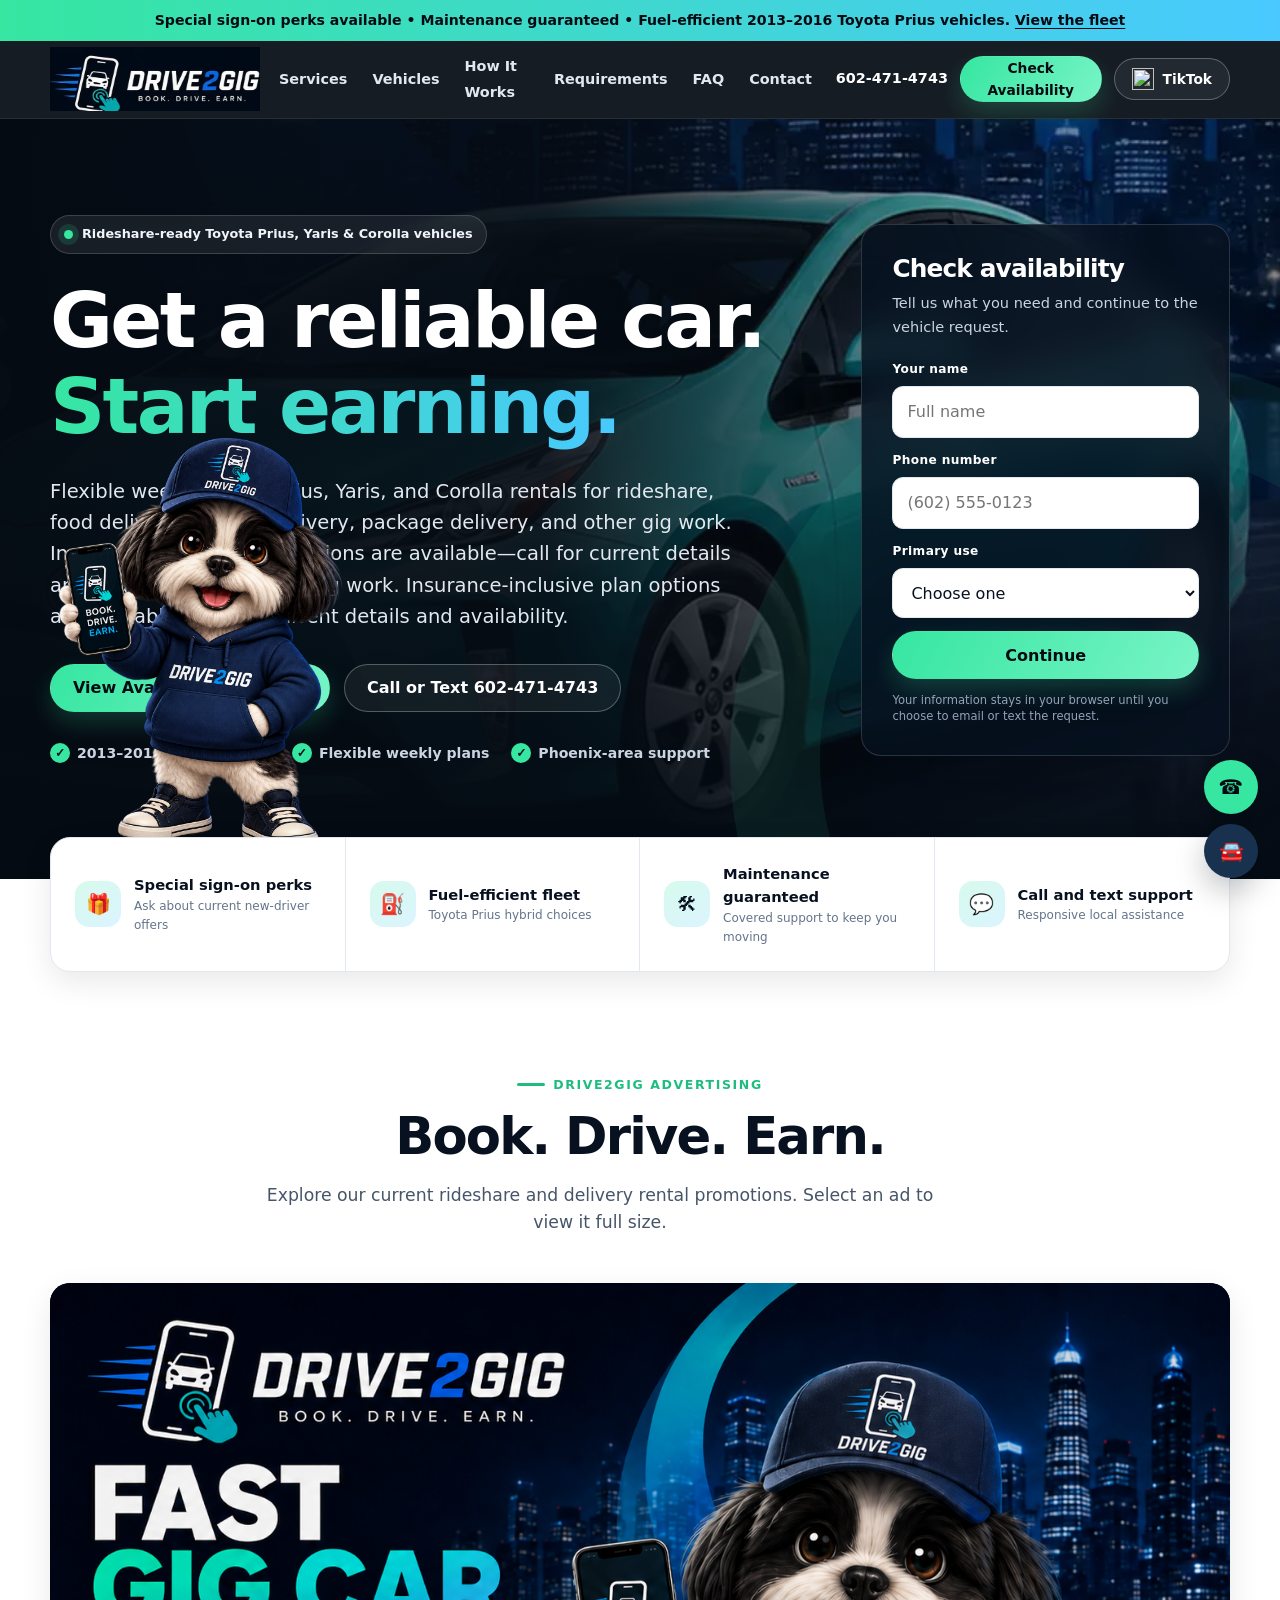
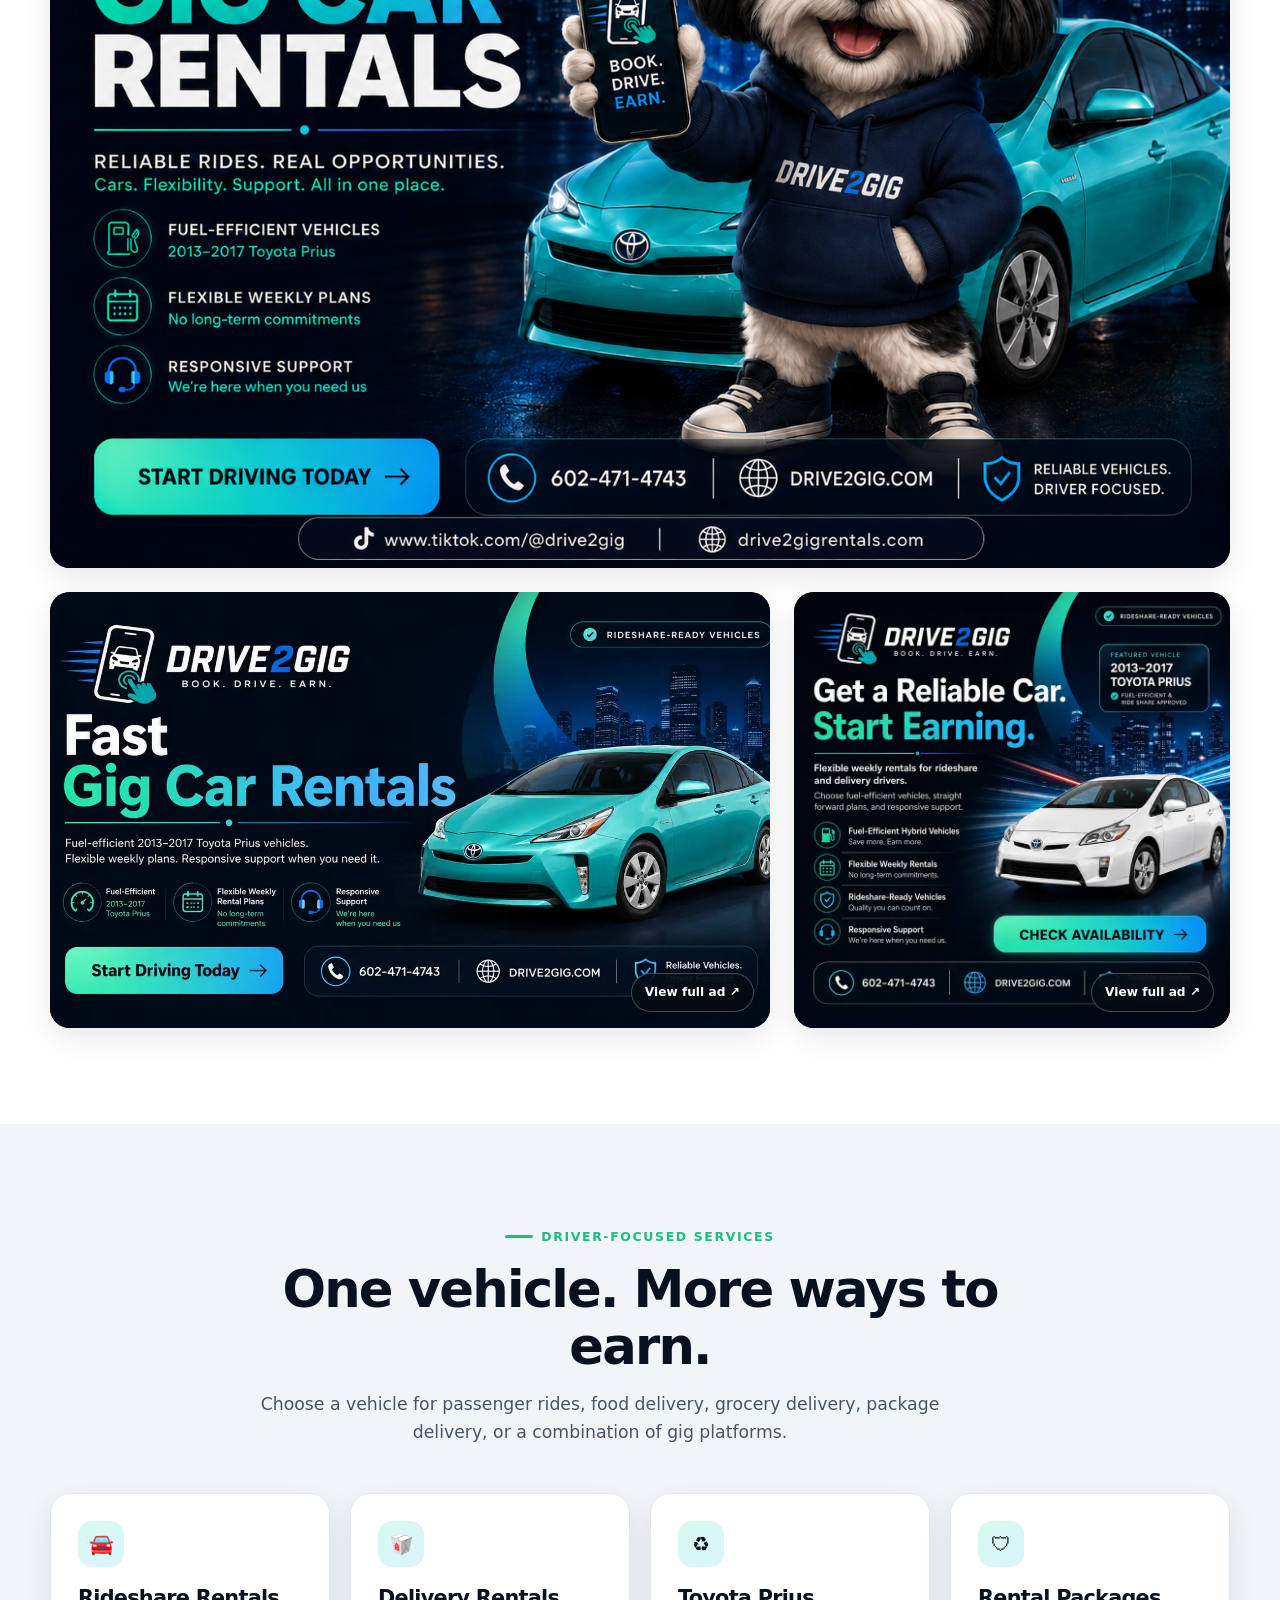
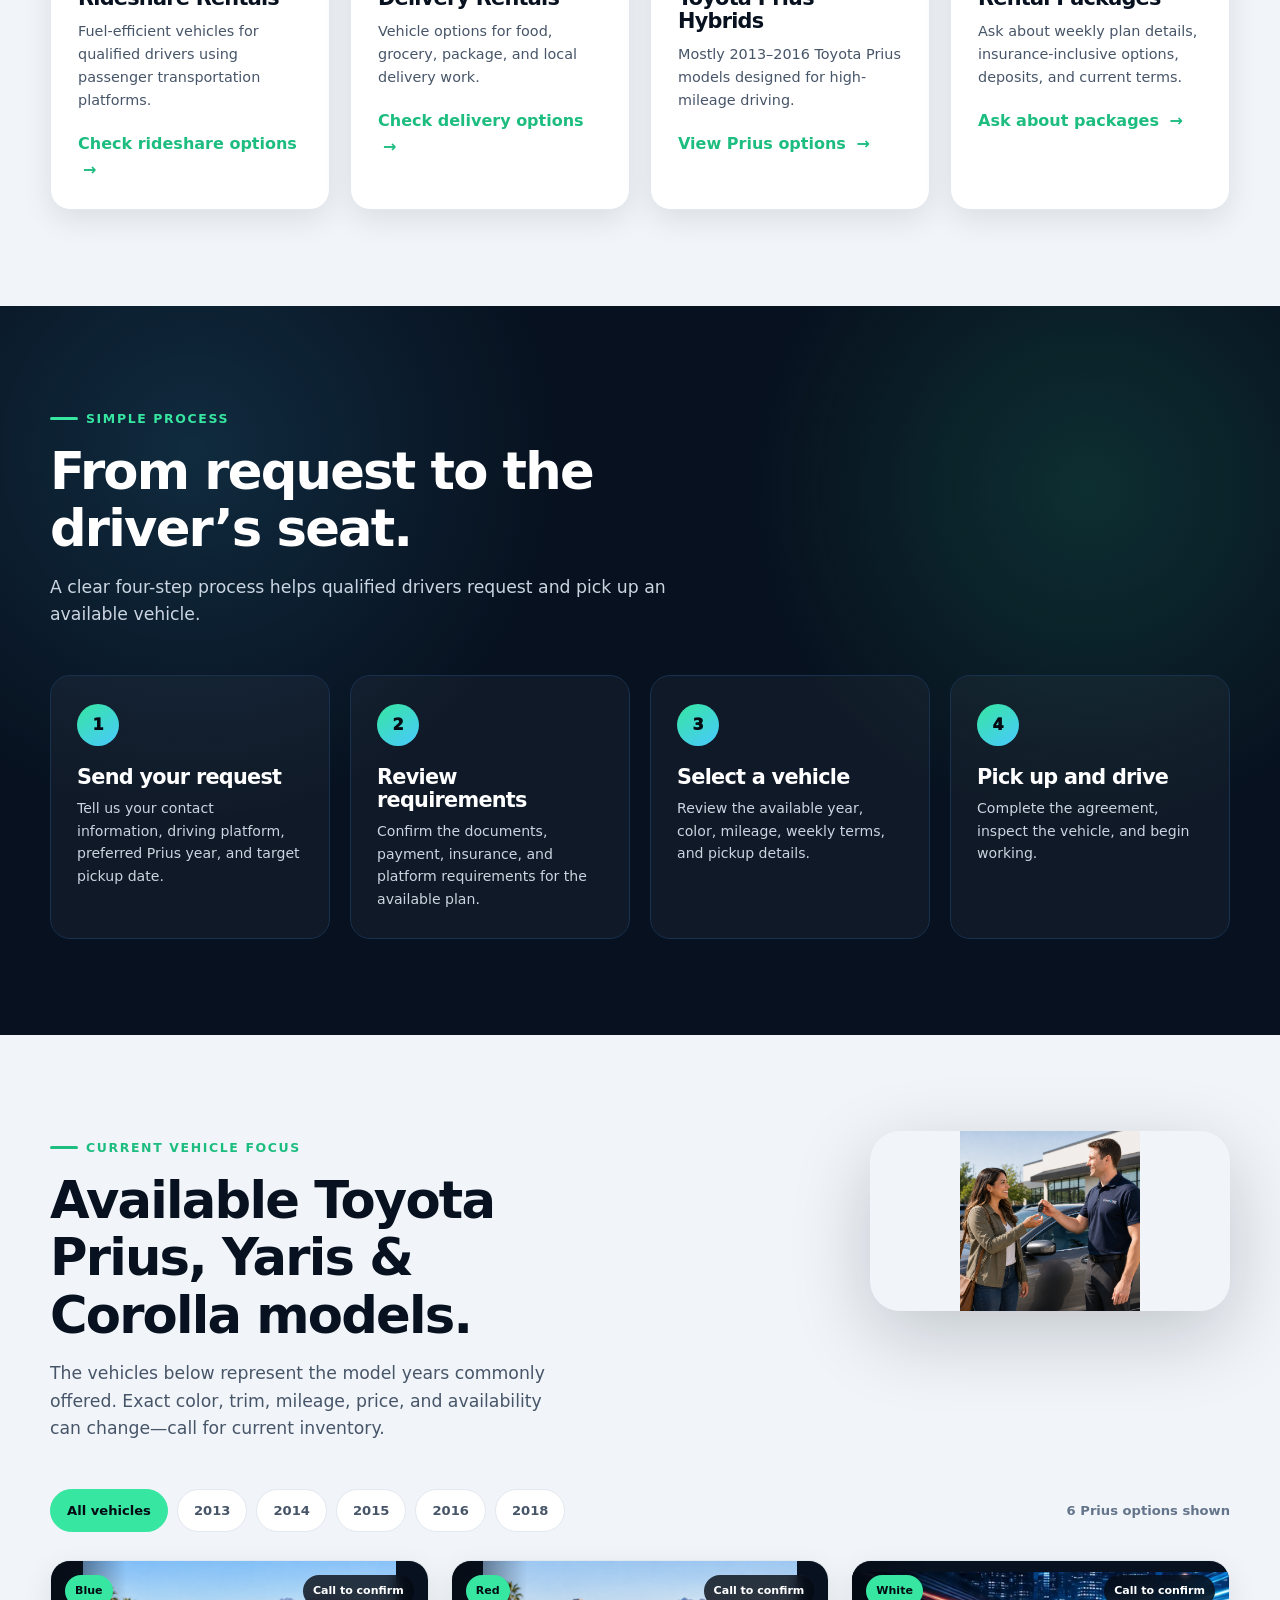
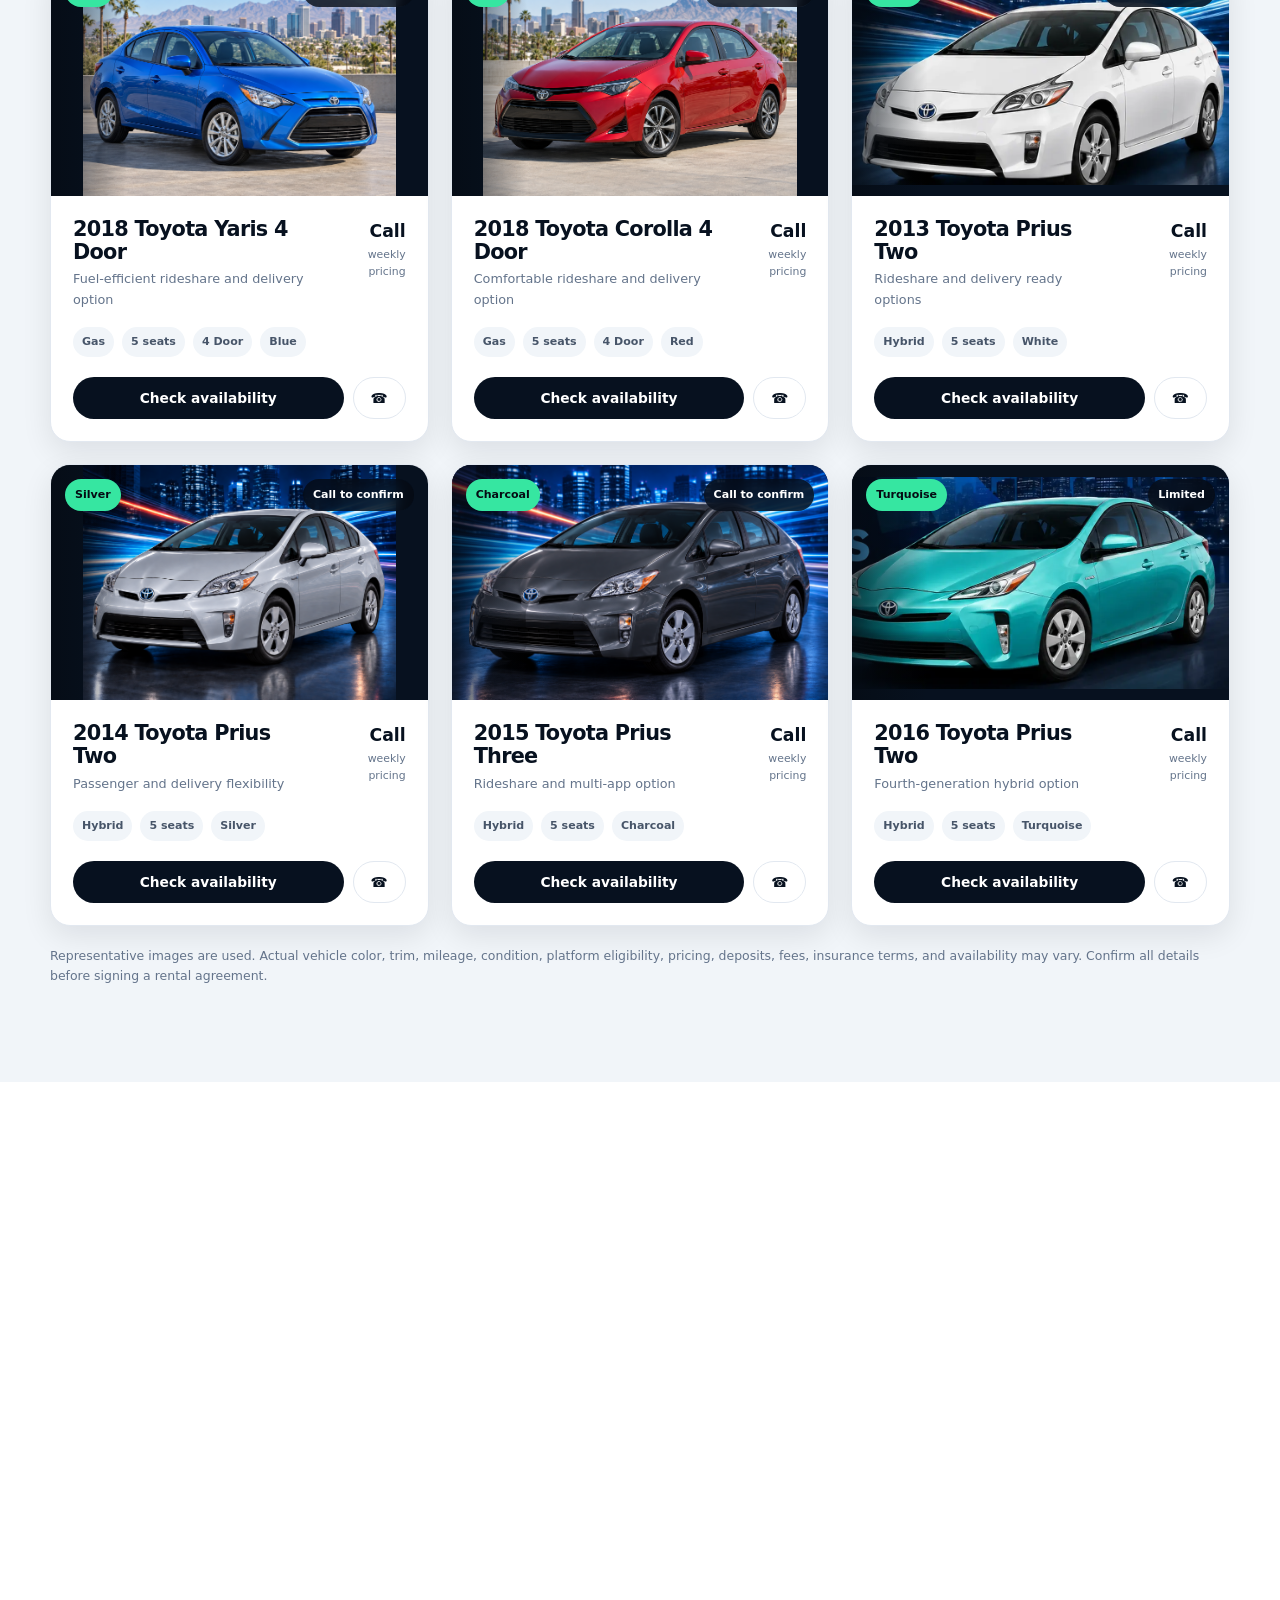
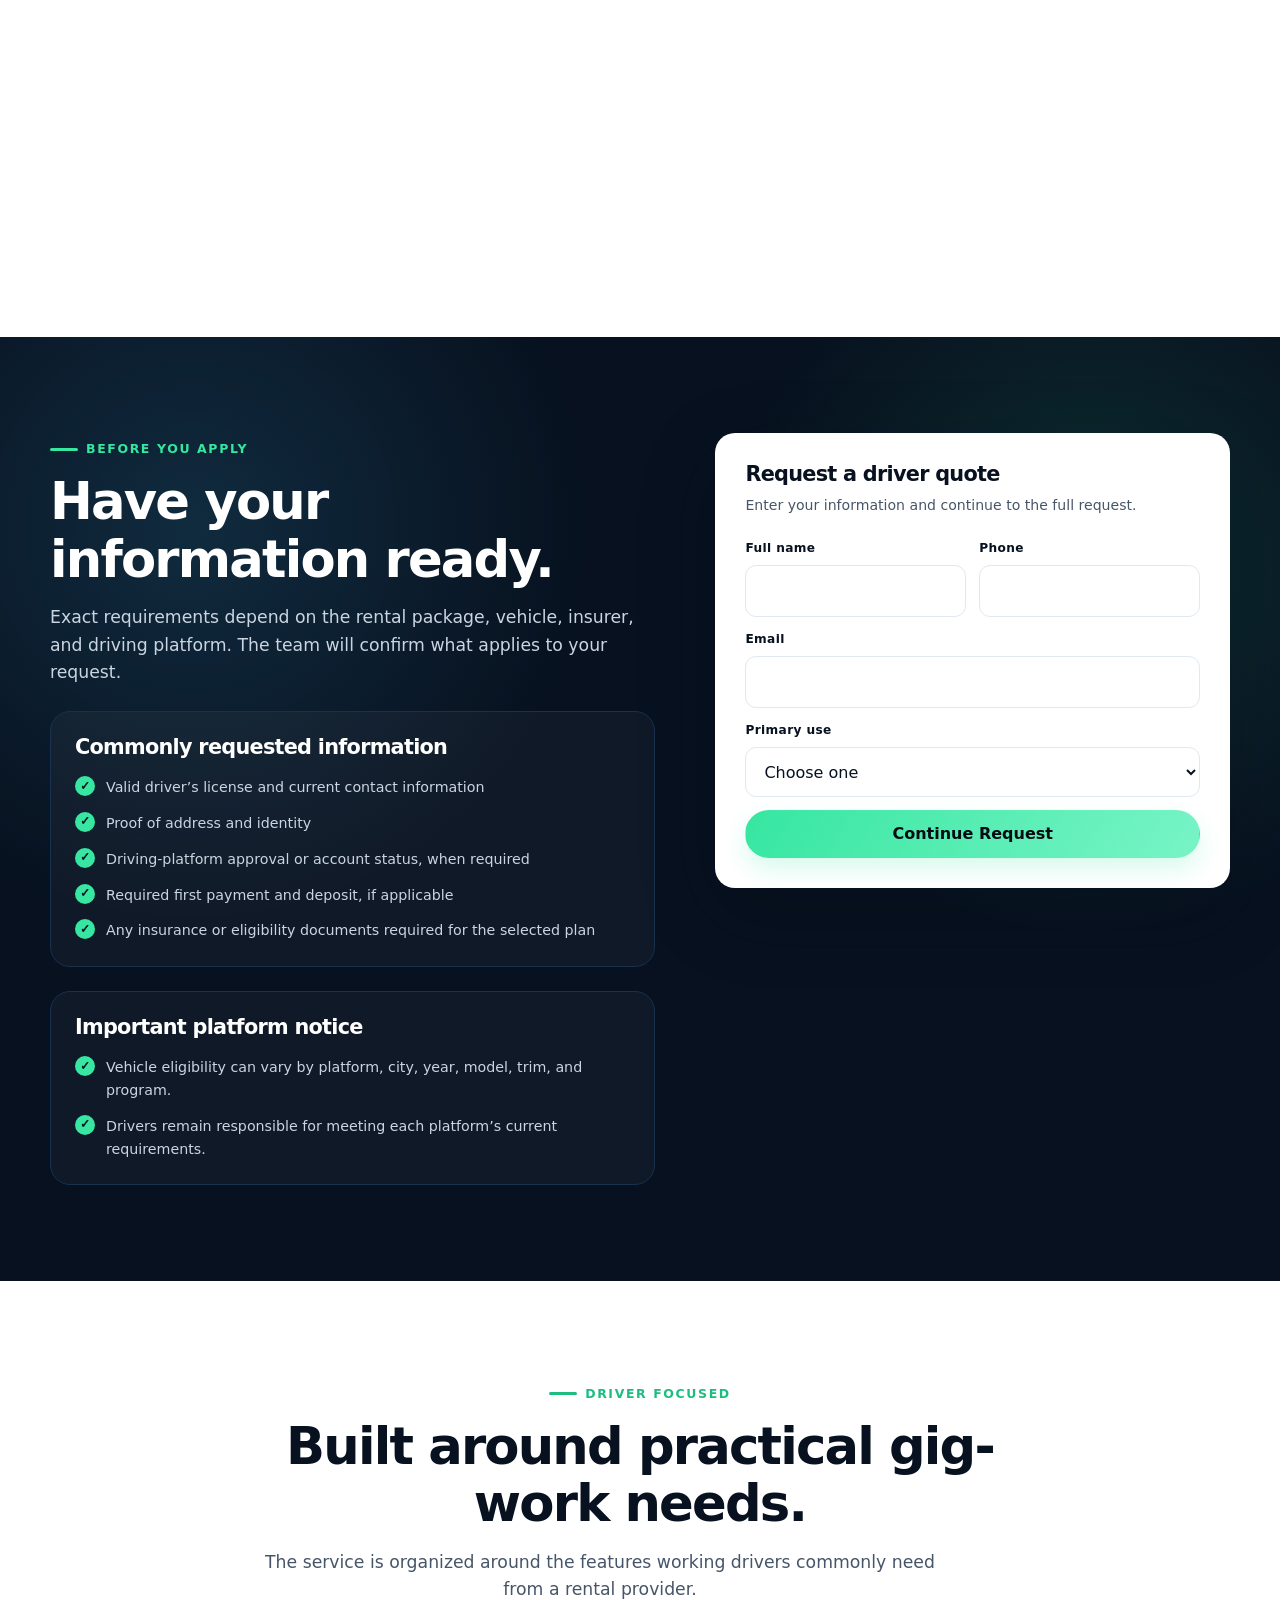
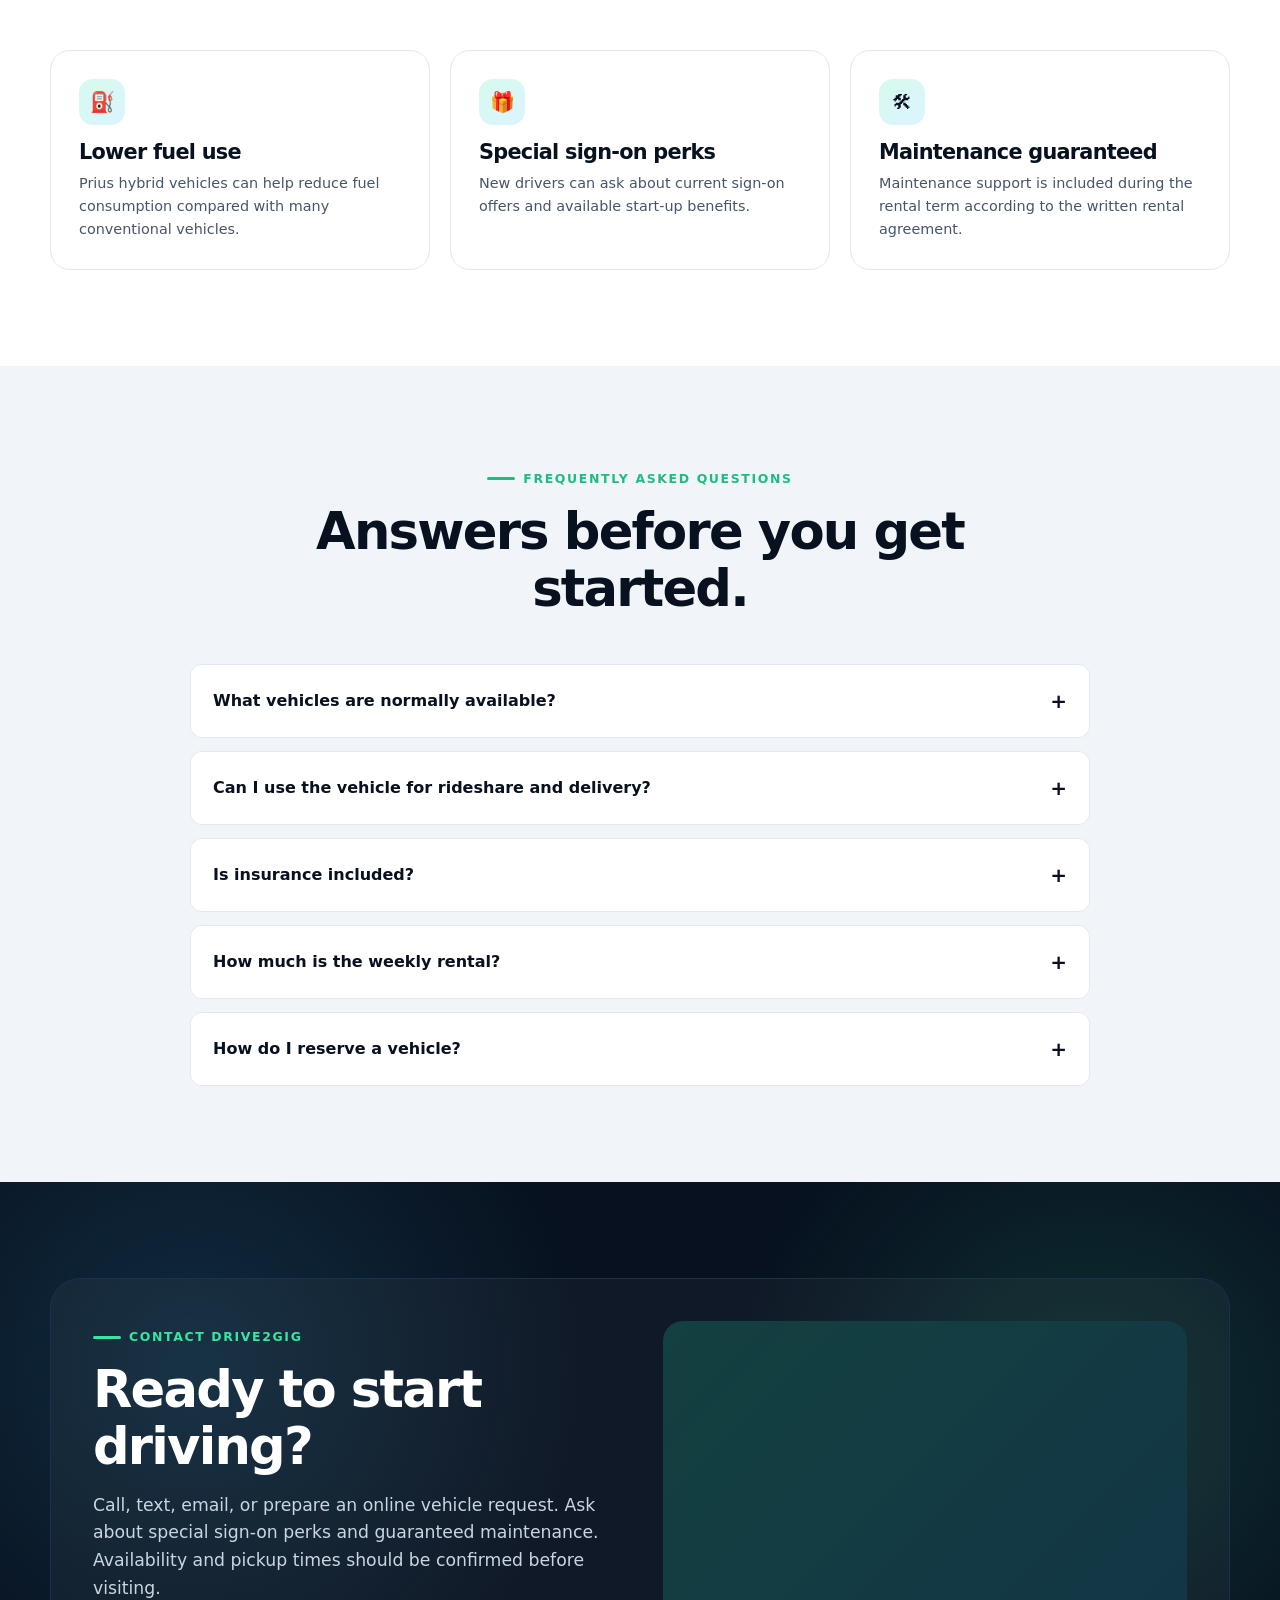
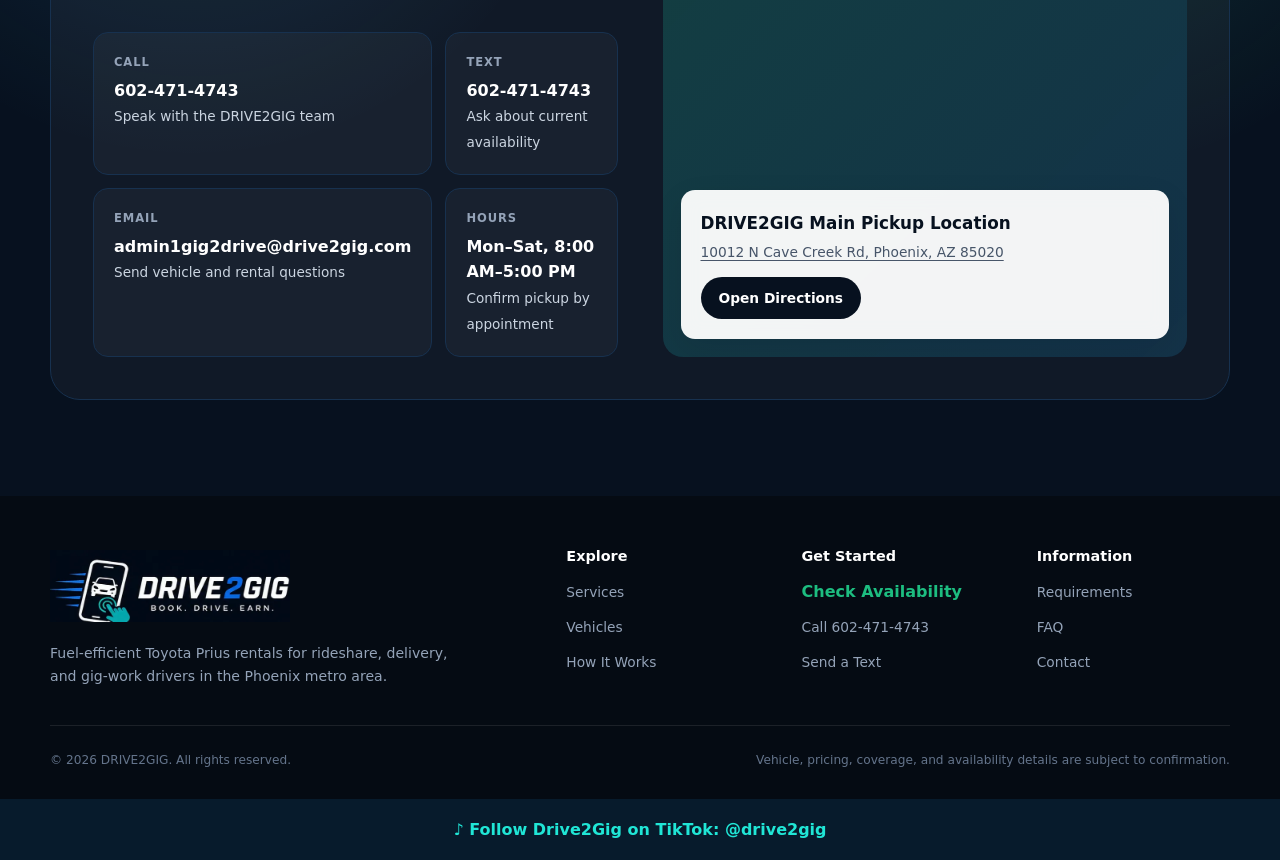
==== index.html @ 58665690 "Update print statement from 'Hello' to 'Goodbye'" ====
<!DOCTYPE html>
<html lang="en">
<head>
  <meta charset="UTF-8" />
  <meta name="viewport" content="width=device-width, initial-scale=1.0" />
  <meta name="description" content="DRIVE2GIG provides Flexible weekly Toyota Prius, Yaris, and Corolla rentals for rideshare, food delivery, grocery delivery, package delivery, and other gig work. Insurance-inclusive plan options are available—call for current details and availability. and other gig work in the Phoenix metro area." />
  <meta name="theme-color" content="#07111f" />
  <meta property="og:title" content="DRIVE2GIG | Book. Drive. Earn." />
  <meta property="og:description" content="Fuel-efficient 2013–2016 Toyota Prius rentals for rideshare and delivery drivers." />
  <meta property="og:image" content="[data-uri]" />
<link rel="icon" type="image/png" href="/favicon.png">
  <title>DRIVE2GIG | Rideshare & Gig Car Rentals</title>
  <style>
    :root {
      --navy-950:#050b13;
      --navy-900:#07111f;
      --navy-850:#0a1728;
      --navy-800:#0e2035;
      --navy-700:#17314f;
      --slate-700:#334155;
      --slate-600:#475569;
      --slate-500:#64748b;
      --slate-400:#94a3b8;
      --slate-300:#cbd5e1;
      --slate-200:#e2e8f0;
      --slate-100:#f1f5f9;
      --white:#fff;
      --green:#36e6a1;
      --green-dark:#1dbd80;
      --cyan:#49c9ff;
      --danger:#ff6b6b;
      --shadow-sm:0 10px 30px rgba(2,12,27,.09);
      --shadow-lg:0 24px 80px rgba(2,12,27,.2);
      --radius-sm:12px;
      --radius-md:20px;
      --radius-lg:30px;
      --max-width:1180px;
      --header-height:78px;
    }
    *{box-sizing:border-box;margin:0;padding:0}
    html{scroll-behavior:smooth;scroll-padding-top:calc(var(--header-height) + 20px)}
    body{font-family:Inter,ui-sans-serif,system-ui,-apple-system,BlinkMacSystemFont,"Segoe UI",sans-serif;color:var(--navy-900);background:var(--white);line-height:1.6;overflow-x:hidden}
    body.modal-open{overflow:hidden}
    img{display:block;width:100%;height:auto}
    a{color:inherit;text-decoration:none}
    button,input,select,textarea{font:inherit}
    button{cursor:pointer}
    button:disabled{cursor:not-allowed;opacity:.55}
    :focus-visible{outline:3px solid var(--cyan);outline-offset:3px}
    .container{width:min(calc(100% - 36px),var(--max-width));margin-inline:auto}
    .section{padding:96px 0}
    .section-soft{background:var(--slate-100)}
    .section-dark{color:var(--white);background:radial-gradient(circle at 15% 20%,rgba(73,201,255,.14),transparent 30%),radial-gradient(circle at 85% 25%,rgba(54,230,161,.14),transparent 28%),var(--navy-900)}
    .section-heading{max-width:760px;margin-bottom:46px}
    .section-heading.center{text-align:center;margin-inline:auto}
    .eyebrow{display:inline-flex;align-items:center;gap:8px;margin-bottom:14px;color:var(--green-dark);font-size:.78rem;font-weight:900;letter-spacing:.13em;text-transform:uppercase}
    .eyebrow::before{content:"";width:28px;height:3px;border-radius:999px;background:currentColor}
    .section-dark .eyebrow{color:var(--green)}
    h1,h2,h3,h4{line-height:1.12;letter-spacing:-.035em}
    h1{font-size:clamp(2.75rem,6vw,5.7rem);max-width:850px}
    h2{font-size:clamp(2rem,4vw,3.45rem);margin-bottom:16px}
    h3{font-size:1.3rem}
    .lead{color:var(--slate-600);font-size:1.08rem;max-width:680px}
    .section-dark .lead{color:var(--slate-300)}
    .skip-link{position:fixed;z-index:9999;top:10px;left:10px;transform:translateY(-150%);padding:10px 16px;border-radius:8px;color:var(--navy-900);background:var(--green);font-weight:800;transition:transform .2s}
    .skip-link:focus{transform:translateY(0)}
    .announcement{position:relative;z-index:1100;padding:9px 16px;color:var(--navy-950);background:linear-gradient(90deg,var(--green),var(--cyan));text-align:center;font-size:.88rem;font-weight:850}
    .announcement a{text-decoration:underline;text-underline-offset:3px}
    header{position:sticky;z-index:1000;top:0;height:var(--header-height);border-bottom:1px solid rgba(255,255,255,.08);background:rgba(5,11,19,.93);backdrop-filter:blur(18px)}
    .nav{height:100%;display:flex;align-items:center;justify-content:space-between;gap:24px}
    .logo{display:inline-flex;align-items:center;height:62px;min-width:205px}
    .logo img{width:210px;height:64px;object-fit:contain;object-position:left center}
    .nav-links{display:flex;align-items:center;gap:25px;list-style:none}
    .nav-links a{color:var(--slate-200);font-size:.9rem;font-weight:700;transition:color .2s}
    .nav-links a:hover,.nav-links a:focus-visible{color:var(--green)}
    .nav-actions{display:flex;align-items:center;gap:12px}
    .phone-link{color:var(--white);font-size:.9rem;font-weight:800;white-space:nowrap}
    .btn{min-height:48px;display:inline-flex;align-items:center;justify-content:center;gap:9px;padding:0 22px;border:1px solid transparent;border-radius:999px;font-weight:900;transition:transform .2s,box-shadow .2s,background .2s,border-color .2s}
    .btn:hover{transform:translateY(-2px)}
    .btn-primary{color:var(--navy-950);background:linear-gradient(120deg,var(--green),#78f4c6);box-shadow:0 11px 25px rgba(54,230,161,.2)}
    .btn-primary:hover{box-shadow:0 15px 35px rgba(54,230,161,.3)}
    .btn-secondary{color:var(--white);border-color:rgba(255,255,255,.28);background:rgba(255,255,255,.06)}
    .btn-dark{color:var(--white);background:var(--navy-900)}
    .btn-light{color:var(--navy-900);border-color:var(--slate-200);background:var(--white)}
    .btn-sm{min-height:42px;padding:0 17px;font-size:.86rem}
    .menu-toggle{width:46px;height:46px;display:none;place-items:center;border:1px solid rgba(255,255,255,.15);border-radius:12px;color:var(--white);background:rgba(255,255,255,.05)}
    .menu-toggle svg{width:23px}
    .hero-mascot{position:absolute;z-index:2;left:45px;bottom:20px;height:430px;width:auto;object-fit:contain;pointer-events:none}.hero{position:relative;min-height:760px;display:grid;align-items:center;color:var(--white);background:var(--navy-950);isolation:isolate;overflow:hidden}.mobile-header-mascot{display:none}
    .hero::before{content:"";position:absolute;z-index:-3;inset:0;background:linear-gradient(90deg,rgba(5,11,19,.99) 0%,rgba(5,11,19,.92) 43%,rgba(5,11,19,.3) 76%),linear-gradient(0deg,rgba(5,11,19,.92),transparent 52%),url("[data-uri]") 72% center/cover no-repeat}
    .hero::after{content:"";position:absolute;z-index:-2;width:620px;height:620px;right:-250px;bottom:-280px;border-radius:50%;border:90px solid rgba(54,230,161,.08)}
    .hero-grid{display:grid;grid-template-columns:1.35fr .65fr;align-items:center;gap:46px;padding:95px 0 112px}
    .hero-copy{max-width:840px}
    .hero-badge{display:inline-flex;align-items:center;gap:9px;margin-bottom:24px;padding:8px 13px;border:1px solid rgba(255,255,255,.16);border-radius:999px;color:var(--slate-100);background:rgba(255,255,255,.08);backdrop-filter:blur(8px);font-size:.8rem;font-weight:800}
    .hero-badge::before{content:"";width:9px;height:9px;border-radius:50%;background:var(--green);box-shadow:0 0 0 6px rgba(54,230,161,.14)}
    .hero h1 span{color:transparent;background:linear-gradient(90deg,var(--green),var(--cyan));background-clip:text;-webkit-background-clip:text}
    .hero-copy>p{max-width:700px;margin:26px 0 32px;color:var(--slate-200);font-size:clamp(1.06rem,2vw,1.22rem)}
    .hero-actions{display:flex;flex-wrap:wrap;gap:14px}
    .hero-proof{display:flex;flex-wrap:wrap;gap:22px;margin-top:30px;color:var(--slate-300);font-size:.88rem;font-weight:700}
    .hero-proof span{display:inline-flex;align-items:center;gap:7px}
    .check{width:20px;height:20px;display:inline-grid;place-items:center;flex:0 0 auto;border-radius:50%;color:var(--navy-900);background:var(--green);font-size:.75rem;font-weight:950}
    .availability-card{justify-self:end;width:min(100%,410px);padding:30px;border:1px solid rgba(255,255,255,.15);border-radius:var(--radius-md);background:rgba(7,17,31,.84);backdrop-filter:blur(18px);box-shadow:var(--shadow-lg)}
    .availability-card h3{margin-bottom:8px;font-size:1.55rem}
    .availability-card>p{margin-bottom:22px;color:var(--slate-300);font-size:.91rem}
    .field{display:grid;gap:7px}
    .field label{font-size:.76rem;font-weight:850;letter-spacing:.03em}
    .field input,.field select,.field textarea{width:100%;min-height:50px;padding:12px 14px;border:1px solid var(--slate-200);border-radius:11px;color:var(--navy-900);background:var(--white)}
    .field textarea{min-height:100px;resize:vertical}
    .quick-form{display:grid;gap:13px}
    .form-note{color:var(--slate-400);font-size:.72rem;line-height:1.4}
    .trust-strip{position:relative;z-index:4;margin-top:-42px}
    .trust-grid{display:grid;grid-template-columns:repeat(4,1fr);border:1px solid var(--slate-200);border-radius:var(--radius-md);background:var(--white);box-shadow:var(--shadow-sm);overflow:hidden}
    .trust-item{display:flex;align-items:center;gap:13px;padding:24px;border-right:1px solid var(--slate-200)}
    .trust-item:last-child{border-right:0}
    .icon-box{width:46px;height:46px;display:grid;place-items:center;flex:0 0 auto;border-radius:14px;color:var(--navy-900);background:linear-gradient(145deg,rgba(54,230,161,.2),rgba(73,201,255,.2));font-size:1.25rem}
    .trust-item strong{display:block;font-size:.92rem}.trust-item small{display:block;color:var(--slate-500);font-size:.75rem}
    .promo-grid{display:grid;grid-template-columns:1.65fr 1fr;gap:24px;align-items:stretch}
    .mascot-card{grid-column:1/-1}
    .promo-card{position:relative;border-radius:var(--radius-md);background:var(--navy-950);box-shadow:var(--shadow-sm);overflow:hidden}
    .promo-card button{width:100%;height:100%;display:block;border:0;background:transparent}
    .promo-card img{height:100%;min-height:360px;object-fit:cover}
    .promo-card.square img{object-fit:cover}
    .promo-zoom{position:absolute;right:16px;bottom:16px;padding:9px 13px;border:1px solid rgba(255,255,255,.25);border-radius:999px;color:var(--white);background:rgba(5,11,19,.78);backdrop-filter:blur(8px);font-size:.76rem;font-weight:800;pointer-events:none}
    .services-grid,.process-grid{display:grid;grid-template-columns:repeat(4,1fr);gap:20px}
    .service-card{padding:27px;border:1px solid var(--slate-200);border-radius:var(--radius-md);background:var(--white);box-shadow:var(--shadow-sm)}
    .service-card .icon-box{margin-bottom:20px}.service-card h3{margin-bottom:10px}.service-card p{margin-bottom:19px;color:var(--slate-600);font-size:.9rem}
    .service-link{border:0;color:var(--green-dark);background:none;font-weight:900;text-align:left}.service-link span{margin-left:5px}
    .process-card{position:relative;padding:28px 26px;border:1px solid var(--navy-700);border-radius:var(--radius-md);background:rgba(255,255,255,.035)}
    .process-card::before{content:counter(step);counter-increment:step;display:grid;place-items:center;width:42px;height:42px;margin-bottom:20px;border-radius:50%;color:var(--navy-950);background:linear-gradient(145deg,var(--green),var(--cyan));font-weight:950}
    .process-grid{counter-reset:step}.process-card h3{margin-bottom:8px}.process-card p{color:var(--slate-300);font-size:.88rem}
    .fleet-toolbar{display:flex;align-items:center;justify-content:space-between;gap:20px;margin-bottom:28px}
    #fleet .container{position:relative}#fleet .section-heading{max-width:520px;min-height:190px}.fleet-handoff{position:absolute;top:0;right:0;width:360px;height:180px;object-fit:contain;border-radius:var(--radius-lg);box-shadow:var(--shadow-lg)}
    .filter-buttons{display:flex;flex-wrap:wrap;gap:9px}.filter-btn{padding:10px 16px;border:1px solid var(--slate-200);border-radius:999px;color:var(--slate-600);background:var(--white);font-size:.82rem;font-weight:800}.filter-btn.active{color:var(--navy-950);border-color:var(--green);background:var(--green)}
    .fleet-count{color:var(--slate-500);font-size:.82rem;font-weight:700}
    .fleet-grid{display:grid;grid-template-columns:repeat(3,1fr);gap:22px}
    .vehicle-card{border:1px solid var(--slate-200);border-radius:var(--radius-md);background:var(--white);box-shadow:var(--shadow-sm);overflow:hidden;transition:transform .25s,box-shadow .25s}.vehicle-card:hover{transform:translateY(-6px);box-shadow:var(--shadow-lg)}.vehicle-card.hidden{display:none}
    .vehicle-card[data-category~="2018"]{order:-1}
    .vehicle-image{position:relative;height:235px;background:var(--navy-900);overflow:hidden}.vehicle-image img{height:100%;object-fit:contain}.vehicle-image::after{content:"";position:absolute;inset:0;background:linear-gradient(90deg,rgba(5,11,19,.7) 0,rgba(5,11,19,0) 20%,rgba(5,11,19,0) 100%);pointer-events:none}
    .vehicle-badge,.vehicle-status{position:absolute;z-index:2;top:14px;padding:7px 10px;border-radius:999px;font-size:.69rem;font-weight:900}.vehicle-badge{left:14px;color:var(--navy-950);background:var(--green)}.vehicle-status{right:14px;color:var(--white);background:rgba(5,11,19,.8);backdrop-filter:blur(7px)}
    .vehicle-body{padding:22px}.vehicle-topline{display:flex;justify-content:space-between;gap:18px;margin-bottom:17px}.vehicle-topline p{margin-top:5px;color:var(--slate-500);font-size:.8rem}.vehicle-price{text-align:right}.vehicle-price strong{display:block;font-size:1.08rem}.vehicle-price small{display:block;color:var(--slate-500);font-size:.68rem}
    .vehicle-specs{display:flex;flex-wrap:wrap;gap:8px;margin-bottom:20px}.vehicle-specs span{padding:6px 9px;border-radius:999px;color:var(--slate-600);background:var(--slate-100);font-size:.69rem;font-weight:750}
    .vehicle-actions{display:flex;gap:9px}.vehicle-actions .btn:first-child{flex:1}
    .inventory-note{margin-top:20px;color:var(--slate-500);font-size:.78rem}
    .why-grid{display:grid;grid-template-columns:.95fr 1.05fr;align-items:center;gap:70px}
    .why-media{position:relative;min-height:570px}.why-photo-main{position:absolute;inset:0 50px 0 0;height:100%;object-fit:cover;border-radius:var(--radius-lg);box-shadow:var(--shadow-lg)}.why-photo-small{position:absolute;width:53%;height:210px;right:0;bottom:28px;object-fit:cover;border:7px solid var(--white);border-radius:var(--radius-md);box-shadow:var(--shadow-lg)}
    .why-badge{position:absolute;top:40px;right:0;width:145px;height:145px;display:grid;place-items:center;border-radius:50%;color:var(--navy-950);background:linear-gradient(145deg,var(--green),var(--cyan));text-align:center;box-shadow:var(--shadow-lg)}.why-badge strong{display:block;font-size:1.75rem}.why-badge span{display:block;font-size:.7rem;font-weight:850;text-transform:uppercase;letter-spacing:.08em}
    .why-copy .lead{margin-bottom:30px}.feature-list{display:grid;gap:18px}.feature-item{display:flex;gap:13px}.feature-item h3{margin-bottom:5px;font-size:1rem}.feature-item p{color:var(--slate-600);font-size:.86rem}
    .requirements-grid{display:grid;grid-template-columns:1fr .85fr;gap:60px;align-items:start}.requirement-card{margin-top:24px;padding:24px;border:1px solid var(--navy-700);border-radius:var(--radius-md);background:rgba(255,255,255,.035)}.requirement-card h3{margin-bottom:17px}.requirement-list{display:grid;gap:13px;list-style:none}.requirement-list li{display:flex;align-items:flex-start;gap:11px;color:var(--slate-300);font-size:.89rem}
    .quote-panel{position:sticky;top:calc(var(--header-height) + 28px);padding:30px;border-radius:var(--radius-md);color:var(--navy-900);background:var(--white);box-shadow:var(--shadow-lg)}.quote-panel>p{margin:8px 0 22px;color:var(--slate-600);font-size:.88rem}.quote-form{display:grid;grid-template-columns:1fr 1fr;gap:13px}.quote-form .full{grid-column:1/-1}
    .value-grid{display:grid;grid-template-columns:repeat(3,1fr);gap:20px}.value-card{padding:28px;border:1px solid var(--slate-200);border-radius:var(--radius-md);background:var(--white)}.value-card h3{margin:16px 0 8px}.value-card p{color:var(--slate-600);font-size:.9rem}
    .faq-list{display:grid;gap:13px;max-width:900px;margin-inline:auto}.faq-item{border:1px solid var(--slate-200);border-radius:var(--radius-sm);background:var(--white);overflow:hidden}.faq-question{width:100%;display:flex;align-items:center;justify-content:space-between;gap:20px;padding:20px 22px;border:0;color:var(--navy-900);background:var(--white);text-align:left;font-weight:900}.faq-question span:last-child{font-size:1.25rem;transition:transform .2s}.faq-answer{max-height:0;overflow:hidden;transition:max-height .3s}.faq-answer p{padding:0 22px 22px;color:var(--slate-600);font-size:.9rem}.faq-item.open .faq-answer{max-height:260px}.faq-item.open .faq-question span:last-child{transform:rotate(45deg)}
    .contact-wrap{display:grid;grid-template-columns:1fr 1fr;gap:45px;padding:42px;border:1px solid var(--navy-700);border-radius:var(--radius-lg);background:rgba(255,255,255,.035)}.contact-copy .lead{margin-bottom:30px}.contact-methods{display:grid;grid-template-columns:1fr 1fr;gap:13px}.contact-method{padding:20px;border:1px solid var(--navy-700);border-radius:15px;background:rgba(255,255,255,.035)}.contact-method small{display:block;margin-bottom:6px;color:var(--slate-400);font-size:.72rem;font-weight:850;letter-spacing:.08em;text-transform:uppercase}.contact-method strong{display:block;color:var(--white)}.contact-method span{color:var(--slate-300);font-size:.85rem}
    .map-card{position:relative;min-height:390px;border-radius:var(--radius-md);background:linear-gradient(135deg,rgba(54,230,161,.2),rgba(73,201,255,.15)),var(--navy-850);overflow:hidden}.map-card iframe{position:absolute;inset:0;width:100%;height:100%;border:0;filter:saturate(.88) contrast(1.03)}.map-overlay{position:absolute;z-index:2;inset:auto 18px 18px;padding:20px;border-radius:14px;color:var(--navy-900);background:rgba(255,255,255,.95);backdrop-filter:blur(10px);box-shadow:var(--shadow-sm)}.map-overlay strong{display:block;margin-bottom:4px;font-size:1.05rem}.map-overlay p{margin-bottom:14px;color:var(--slate-600);font-size:.86rem}.map-overlay p a{text-decoration:underline;text-underline-offset:3px}
    footer{padding:52px 0 28px;color:var(--slate-300);background:var(--navy-950)}.footer-grid{display:grid;grid-template-columns:1.35fr repeat(3,.55fr);gap:42px;padding-bottom:38px;border-bottom:1px solid rgba(255,255,255,.09)}.footer-brand img{width:240px;height:76px;object-fit:contain;object-position:left}.footer-brand p{max-width:410px;margin-top:18px;color:var(--slate-400);font-size:.88rem}.footer-col h3{margin-bottom:15px;color:var(--white);font-size:.9rem;letter-spacing:0}.footer-col ul{display:grid;gap:9px;list-style:none}.footer-col a{color:var(--slate-400);font-size:.86rem}.footer-col a:hover{color:var(--green)}.footer-bottom{display:flex;align-items:center;justify-content:space-between;gap:20px;padding-top:25px;color:var(--slate-500);font-size:.76rem}
    .floating-actions{position:fixed;z-index:900;right:22px;bottom:22px;display:grid;gap:10px}.float-btn{width:54px;height:54px;display:grid;place-items:center;border:0;border-radius:50%;color:var(--navy-950);background:var(--green);box-shadow:0 12px 30px rgba(5,11,19,.25);font-size:1.25rem;transition:transform .2s}.float-btn:hover{transform:scale(1.07)}.float-btn.secondary{color:var(--white);background:var(--navy-700)}
    .modal{position:fixed;z-index:5000;inset:0;display:none;place-items:center;padding:20px;background:rgba(2,8,18,.82);backdrop-filter:blur(10px)}.modal.open{display:grid}.modal-panel{width:min(100%,760px);max-height:min(92vh,860px);border-radius:var(--radius-lg);background:var(--white);box-shadow:var(--shadow-lg);overflow:auto}.modal-head{position:sticky;z-index:3;top:0;display:flex;align-items:center;justify-content:space-between;gap:20px;padding:22px 26px;border-bottom:1px solid var(--slate-200);background:rgba(255,255,255,.97);backdrop-filter:blur(10px)}.modal-head h2{margin:0;font-size:1.55rem}.close-modal{width:42px;height:42px;border:0;border-radius:50%;color:var(--navy-900);background:var(--slate-100);font-size:1.35rem}.modal-body{padding:27px 26px 30px}.progress{display:grid;grid-template-columns:repeat(3,1fr);gap:8px;margin-bottom:27px}.progress span{height:6px;border-radius:999px;background:var(--slate-200)}.progress span.active{background:linear-gradient(90deg,var(--green),var(--cyan))}.form-step{display:none}.form-step.active{display:block}.form-step h3{margin-bottom:6px}.form-step>p{margin-bottom:22px;color:var(--slate-600)}.form-grid{display:grid;grid-template-columns:1fr 1fr;gap:14px}.form-grid .full{grid-column:1/-1}.choice-grid{display:grid;grid-template-columns:repeat(2,1fr);gap:12px}.choice{position:relative}.choice input{position:absolute;opacity:0;pointer-events:none}.choice label{min-height:94px;display:flex;flex-direction:column;justify-content:center;padding:16px;border:2px solid var(--slate-200);border-radius:14px;background:var(--white);cursor:pointer}.choice label small{color:var(--slate-500)}.choice input:checked+label{border-color:var(--green-dark);background:rgba(54,230,161,.08)}.modal-actions{display:flex;justify-content:space-between;gap:12px;margin-top:26px}.success-box{display:none;padding:26px;border:1px solid rgba(29,189,128,.35);border-radius:var(--radius-md);background:rgba(54,230,161,.08);text-align:center}.success-box.show{display:block}.success-icon{width:68px;height:68px;display:grid;place-items:center;margin:0 auto 17px;border-radius:50%;color:var(--navy-950);background:var(--green);font-size:1.9rem;font-weight:950}.success-actions{display:flex;flex-wrap:wrap;justify-content:center;gap:10px;margin-top:20px}.request-preview{margin-top:18px;padding:15px;border-radius:12px;background:var(--white);color:var(--slate-700);text-align:left;white-space:pre-wrap;font:500 .78rem/1.5 ui-monospace,SFMono-Regular,Consolas,monospace}
    .ad-modal .modal-panel{width:min(100%,1180px);background:var(--navy-950)}.ad-modal .modal-head{color:var(--white);border-color:var(--navy-700);background:rgba(5,11,19,.96)}.ad-modal .close-modal{color:var(--white);background:var(--navy-700)}.ad-modal .modal-body{padding:12px}.ad-modal img{max-height:78vh;object-fit:contain}
    .toast{position:fixed;z-index:6000;left:50%;bottom:25px;max-width:calc(100% - 30px);padding:13px 18px;border-radius:999px;color:var(--white);background:var(--navy-900);box-shadow:var(--shadow-lg);font-size:.87rem;font-weight:800;opacity:0;pointer-events:none;transform:translate(-50%,20px);transition:opacity .2s,transform .2s}.toast.show{opacity:1;transform:translate(-50%,0)}
    .reveal{opacity:0;transform:translateY(24px);transition:opacity .65s,transform .65s}.reveal.visible{opacity:1;transform:none}
    @media(max-width:1080px){.nav-links,.phone-link{display:none}.menu-toggle{display:grid}.nav-links.open{position:absolute;top:calc(100% + 1px);left:0;width:100%;display:grid;gap:0;padding:12px 18px 20px;border-bottom:1px solid rgba(255,255,255,.1);background:rgba(5,11,19,.98)}.nav-links.open li{border-bottom:1px solid rgba(255,255,255,.07)}.nav-links.open a{display:block;padding:14px 4px}.hero-grid{grid-template-columns:1fr}.availability-card{justify-self:start;width:min(100%,650px)}.trust-grid{grid-template-columns:1fr 1fr}.trust-item:nth-child(2){border-right:0}.trust-item:nth-child(-n+2){border-bottom:1px solid var(--slate-200)}.services-grid,.process-grid{grid-template-columns:1fr 1fr}.fleet-grid{grid-template-columns:1fr 1fr}.promo-grid{grid-template-columns:1fr}.promo-card.square{max-width:680px;margin-inline:auto}.why-grid{grid-template-columns:1fr}.why-media{min-height:540px}.requirements-grid{grid-template-columns:1fr}.quote-panel{position:static}.contact-wrap{grid-template-columns:1fr}.footer-grid{grid-template-columns:1.2fr 1fr 1fr}.footer-brand{grid-column:1/-1}.value-grid{grid-template-columns:1fr 1fr}}
    @media(max-width:760px){:root{--header-height:68px}.announcement{font-size:.76rem}.section{padding:72px 0}.nav-actions .btn{display:none}.logo{min-width:160px}.logo img{width:170px;height:56px}.hero{min-height:auto}.hero::before{background:linear-gradient(90deg,rgba(5,11,19,.97),rgba(5,11,19,.72)),linear-gradient(0deg,rgba(5,11,19,.95),transparent 55%),url("[data-uri]") 66% center/cover no-repeat}.hero-grid{padding:74px 0 94px}.availability-card{padding:23px}.hero-actions .btn{width:100%}.hero-proof{display:grid;gap:10px}.trust-strip{margin-top:-30px}.trust-grid,.services-grid,.process-grid,.fleet-grid,.value-grid{grid-template-columns:1fr}.trust-item{border-right:0;border-bottom:1px solid var(--slate-200)}.trust-item:last-child{border-bottom:0}.fleet-toolbar{align-items:flex-start;flex-direction:column}.vehicle-image{height:245px}.why-media{min-height:470px}.why-photo-main{right:35px}.why-photo-small{width:54%;height:190px}.why-badge{width:125px;height:125px;right:-4px}.contact-wrap{padding:26px}.contact-methods,.quote-form,.form-grid,.choice-grid{grid-template-columns:1fr}.quote-form .full,.form-grid .full{grid-column:auto}.footer-grid{grid-template-columns:1fr 1fr}.footer-brand{grid-column:1/-1}.footer-bottom{align-items:flex-start;flex-direction:column}.promo-card img{min-height:auto}.modal-actions{flex-direction:column-reverse}.modal-actions .btn{width:100%}}
    @media(max-width:760px){.hero-mascot{display:none}}
    @media(max-width:760px){.mobile-header-mascot{display:block;height:56px;width:auto;object-fit:contain;margin-right:8px}}@media(max-width:480px){.why-media{min-height:390px}.why-photo-main{right:20px}.why-photo-small{width:60%;height:150px;border-width:5px}.why-badge{width:104px;height:104px;top:22px}.contact-methods,.footer-grid{grid-template-columns:1fr}.vehicle-topline{flex-direction:column}.vehicle-price{text-align:left}.modal{padding:8px}.modal-panel{border-radius:20px}.modal-head,.modal-body{padding-inline:18px}.floating-actions{right:14px;bottom:14px}}
    @media(max-width:760px){#fleet .section-heading{max-width:none;min-height:0}.fleet-handoff{position:static;display:block;width:100%;height:220px;object-fit:contain;margin:0 0 22px;border-radius:var(--radius-lg)}}
    @media(prefers-reduced-motion:reduce){*,*::before,*::after{scroll-behavior:auto!important;transition-duration:.001ms!important;animation-duration:.001ms!important}.reveal{opacity:1;transform:none}}
  </style>
</head>
<body>
  <a class="skip-link" href="#main">Skip to main content</a>
  <div class="announcement">Special sign-on perks available • Maintenance guaranteed • Fuel-efficient 2013–2016 Toyota Prius vehicles. <a href="#fleet">View the fleet</a></div>
  <header>
    <nav class="nav container" aria-label="Main navigation">
      <a class="logo" href="#home" aria-label="DRIVE2GIG home"><img src="[data-uri]" alt="DRIVE2GIG — Book. Drive. Earn." /></a>
      <ul class="nav-links" id="navLinks">
        <li><a href="#services">Services</a></li><li><a href="#fleet">Vehicles</a></li><li><a href="#how-it-works">How It Works</a></li><li><a href="#requirements">Requirements</a></li><li><a href="#faq">FAQ</a></li><li><a href="#contact">Contact</a></li>
      </ul>
      <div class="nav-actions">
        <a class="phone-link" href="tel:+16024714743">602-471-4743</a>
        <button class="btn btn-primary btn-sm" data-open-reservation>Check Availability</button>
        <a class="btn btn-secondary btn-sm" href="https://www.tiktok.com/@drive2gig" target="_blank" rel="noopener noreferrer"><img src="https://cdn.simpleicons.org/tiktok/ffffff" alt="" style="width:22px;height:22px;"> TikTok</a>
        <img src="header-mascot.png" class="mobile-header-mascot" alt="Drive2Gig mascot"><button class="menu-toggle" id="menuToggle" aria-expanded="false" aria-controls="navLinks" aria-label="Open navigation"><svg viewBox="0 0 24 24" fill="none" stroke="currentColor" stroke-width="2.1" stroke-linecap="round"><path d="M4 7h16M4 12h16M4 17h16"/></svg></button>
      </div>
    </nav>
  </header>
  <main id="main">
    <section class="hero" id="home">
      <img src="header-mascot.png" class="hero-mascot" alt="Drive2Gig mascot">
      <div class="container hero-grid">
        <div class="hero-copy reveal">
          <div class="hero-badge">Rideshare-ready Toyota Prius, Yaris & Corolla vehicles</div>
          <h1>Get a reliable car. <span>Start earning.</span></h1>
          <p>Flexible weekly Toyota Prius, Yaris, and Corolla rentals for rideshare, food delivery, grocery delivery, package delivery, and other gig work. Insurance-inclusive plan options are available—call for current details and availability. and other gig work. Insurance-inclusive plan options are available—call for current details and availability.</p>
          <div class="hero-actions"><button class="btn btn-primary" data-open-reservation>View Available Vehicles <span aria-hidden="true">→</span></button><a class="btn btn-secondary" href="tel:+16024714743">Call or Text 602-471-4743</a></div>
          <div class="hero-proof"><span><b class="check">✓</b> 2013–2016 Prius models</span><span><b class="check">✓</b> Flexible weekly plans</span><span><b class="check">✓</b> Phoenix-area support</span></div>
        </div>
        <aside class="availability-card reveal" aria-label="Quick availability form">
          <h3>Check availability</h3><p>Tell us what you need and continue to the vehicle request.</p>
          <form class="quick-form" id="quickForm">
            <div class="field"><label for="quickName">Your name</label><input id="quickName" name="name" type="text" autocomplete="name" placeholder="Full name" required /></div>
            <div class="field"><label for="quickPhone">Phone number</label><input id="quickPhone" name="phone" type="tel" autocomplete="tel" placeholder="(602) 555-0123" required /></div>
            <div class="field"><label for="quickUse">Primary use</label><select id="quickUse" name="use" required><option value="">Choose one</option><option>Rideshare passengers</option><option>Food, grocery, or package delivery</option><option>Both rideshare and delivery</option><option>Other gig work</option></select></div>
            <button class="btn btn-primary" type="submit">Continue</button><p class="form-note">Your information stays in your browser until you choose to email or text the request.</p>
          </form>
        </aside>
      </div>
    </section>
    <div class="trust-strip"><div class="container trust-grid reveal">
      <div class="trust-item"><span class="icon-box">🎁</span><div><strong>Special sign-on perks</strong><small>Ask about current new-driver offers</small></div></div>
      <div class="trust-item"><span class="icon-box">⛽</span><div><strong>Fuel-efficient fleet</strong><small>Toyota Prius hybrid choices</small></div></div>
      <div class="trust-item"><span class="icon-box">🛠</span><div><strong>Maintenance guaranteed</strong><small>Covered support to keep you moving</small></div></div>
      <div class="trust-item"><span class="icon-box">💬</span><div><strong>Call and text support</strong><small>Responsive local assistance</small></div></div>
    </div></div>

    <section class="section" id="promotions"><div class="container">
      <div class="section-heading center reveal"><span class="eyebrow">DRIVE2GIG advertising</span><h2>Book. Drive. Earn.</h2><p class="lead">Explore our current rideshare and delivery rental promotions. Select an ad to view it full size.</p></div>
      <div class="promo-grid">
        <article class="promo-card mascot-card reveal">
  <img src="drive2gig-mascot.png" alt="Drive2Gig mascot promotional image">
</article>
        <article class="promo-card reveal"><button type="button" data-open-ad="[data-uri]" aria-label="Open Fast Gig Car Rentals advertisement"><img src="[data-uri]" alt="DRIVE2GIG Fast Gig Car Rentals advertisement featuring a turquoise Toyota Prius" /><span class="promo-zoom">View full ad ↗</span></button></article>
        <article class="promo-card square reveal"><button type="button" data-open-ad="[data-uri]" aria-label="Open Get a Reliable Car Start Earning advertisement"><img src="[data-uri]" alt="DRIVE2GIG Get a Reliable Car Start Earning advertisement featuring a white Toyota Prius" /><span class="promo-zoom">View full ad ↗</span></button></article>
      </div>
    </div></section>

    <section class="section section-soft" id="services"><div class="container">
      <div class="section-heading center reveal"><span class="eyebrow">Driver-focused services</span><h2>One vehicle. More ways to earn.</h2><p class="lead">Choose a vehicle for passenger rides, food delivery, grocery delivery, package delivery, or a combination of gig platforms.</p></div>
      <div class="services-grid">
        <article class="service-card reveal"><span class="icon-box">🚘</span><h3>Rideshare Rentals</h3><p>Fuel-efficient vehicles for qualified drivers using passenger transportation platforms.</p><button class="service-link" data-service="Rideshare passengers" data-open-reservation>Check rideshare options <span>→</span></button></article>
        <article class="service-card reveal"><span class="icon-box">🥡</span><h3>Delivery Rentals</h3><p>Vehicle options for food, grocery, package, and local delivery work.</p><button class="service-link" data-service="Food, grocery, or package delivery" data-open-reservation>Check delivery options <span>→</span></button></article>
        <article class="service-card reveal"><span class="icon-box">♻</span><h3>Toyota Prius Hybrids</h3><p>Mostly 2013–2016 Toyota Prius models designed for high-mileage driving.</p><button class="service-link" data-vehicle="Toyota Prius" data-open-reservation>View Prius options <span>→</span></button></article>
        <article class="service-card reveal"><span class="icon-box">🛡</span><h3>Rental Packages</h3><p>Ask about weekly plan details, insurance-inclusive options, deposits, and current terms.</p><button class="service-link" data-service="Weekly rental package" data-open-reservation>Ask about packages <span>→</span></button></article>
      </div>
    </div></section>

    <section class="section section-dark" id="how-it-works"><div class="container">
      <div class="section-heading reveal"><span class="eyebrow">Simple process</span><h2>From request to the driver’s seat.</h2><p class="lead">A clear four-step process helps qualified drivers request and pick up an available vehicle.</p></div>
      <div class="process-grid"><article class="process-card reveal"><h3>Send your request</h3><p>Tell us your contact information, driving platform, preferred Prius year, and target pickup date.</p></article><article class="process-card reveal"><h3>Review requirements</h3><p>Confirm the documents, payment, insurance, and platform requirements for the available plan.</p></article><article class="process-card reveal"><h3>Select a vehicle</h3><p>Review the available year, color, mileage, weekly terms, and pickup details.</p></article><article class="process-card reveal"><h3>Pick up and drive</h3><p>Complete the agreement, inspect the vehicle, and begin working.</p></article></div>
    </div></section>

    <section class="section section-soft" id="fleet"><div class="container">
      <div class="section-heading reveal"><span class="eyebrow">Current vehicle focus</span><h2>Available Toyota Prius, Yaris & Corolla models.</h2><p class="lead">The vehicles below represent the model years commonly offered. Exact color, trim, mileage, price, and availability can change—call for current inventory.</p></div>
      <img src="driver-handoff.png" class="fleet-handoff" alt="Drive2Gig vehicle key handoff" loading="lazy"><div class="fleet-toolbar reveal"><div class="filter-buttons" role="group" aria-label="Filter vehicle inventory"><button class="filter-btn active" data-filter="all">All vehicles</button><button class="filter-btn" data-filter="2013">2013</button><button class="filter-btn" data-filter="2014">2014</button><button class="filter-btn" data-filter="2015">2015</button><button class="filter-btn" data-filter="2016">2016</button><button class="filter-btn" data-filter="2018">2018</button></div><div class="fleet-count"><span id="fleetCount">6</span> Prius options shown</div></div>
      <div class="fleet-grid" id="fleetGrid">
        
        <article class="vehicle-card reveal" data-category="2013 hybrid rideshare delivery"><div class="vehicle-image"><img loading="lazy" src="[data-uri]" alt="Representative white 2013 Toyota Prius" /><span class="vehicle-badge">White</span><span class="vehicle-status">Call to confirm</span></div><div class="vehicle-body"><div class="vehicle-topline"><div><h3>2013 Toyota Prius Two</h3><p>Rideshare and delivery ready options</p></div><div class="vehicle-price"><strong>Call</strong><small>weekly pricing</small></div></div><div class="vehicle-specs"><span>Hybrid</span><span>5 seats</span><span>White</span></div><div class="vehicle-actions"><button class="btn btn-dark btn-sm" data-vehicle="2013 Toyota Prius Two" data-open-reservation>Check availability</button><a class="btn btn-light btn-sm" href="tel:+16024714743" aria-label="Call about 2013 Toyota Prius Two">☎</a></div></div></article>
<article class="vehicle-card reveal" data-category="2014 hybrid rideshare delivery">
  <div class="vehicle-image">
    <img loading="lazy" src="2014-prius-silver.png" alt="Silver 2014 Toyota Prius Two">
    <span class="vehicle-badge">Silver</span>
    <span class="vehicle-status">Call to confirm</span>
  </div>

  <div class="vehicle-body">
    <div class="vehicle-topline">
      <div>
        <h3>2014 Toyota Prius Two</h3>
        <p>Passenger and delivery flexibility</p>
      </div>
      <div class="vehicle-price">
        <strong>Call</strong>
        <small>weekly pricing</small>
      </div>
    </div>

    <div class="vehicle-specs">
      <span>Hybrid</span>
      <span>5 seats</span>
      <span>Silver</span>
    </div>

    <div class="vehicle-actions">
      <button class="btn btn-dark btn-sm" data-vehicle="2014 Toyota Prius Two" data-open-reservation>
        Check availability
      </button>
      <a class="btn btn-light btn-sm" href="tel:+16024714743" aria-label="Call about 2014 Toyota Prius Two">☎</a>
    </div>
  </div>
</article><article class="vehicle-card reveal" data-category="2015 hybrid rideshare delivery">
  <div class="vehicle-image">
    <img loading="lazy" src="2015-prius-charcoal.png" alt="Charcoal 2015 Toyota Prius Three">
    <span class="vehicle-badge">Charcoal</span>
    <span class="vehicle-status">Call to confirm</span>
  </div>

  <div class="vehicle-body">
    <div class="vehicle-topline">
      <div>
        <h3>2015 Toyota Prius Three</h3>
        <p>Rideshare and multi-app option</p>
      </div>
      <div class="vehicle-price">
        <strong>Call</strong>
        <small>weekly pricing</small>
      </div>
    </div>

    <div class="vehicle-specs">
      <span>Hybrid</span>
      <span>5 seats</span>
      <span>Charcoal</span>
    </div>

    <div class="vehicle-actions">
      <button class="btn btn-dark btn-sm" data-vehicle="2015 Toyota Prius Three" data-open-reservation>
        Check availability
      </button>
      <a class="btn btn-light btn-sm" href="tel:+16024714743" aria-label="Call about 2015 Toyota Prius Three">☎</a>
    </div>
  </div>
</article>        <article class="vehicle-card reveal" data-category="2016 hybrid rideshare delivery"><div class="vehicle-image"><img loading="lazy" src="[data-uri]" alt="Representative turquoise 2016 Toyota Prius" /><span class="vehicle-badge">Turquoise</span><span class="vehicle-status">Limited</span></div><div class="vehicle-body"><div class="vehicle-topline"><div><h3>2016 Toyota Prius Two</h3><p>Fourth-generation hybrid option</p></div><div class="vehicle-price"><strong>Call</strong><small>weekly pricing</small></div></div><div class="vehicle-specs"><span>Hybrid</span><span>5 seats</span><span>Turquoise</span></div><div class="vehicle-actions"><button class="btn btn-dark btn-sm" data-vehicle="2016 Toyota Prius Two" data-open-reservation>Check availability</button><a class="btn btn-light btn-sm" href="tel:+16024714743" aria-label="Call about 2016 Toyota Prius Two">☎</a></div></div></article>
     <!-- 2018 TOYOTA YARIS - BLUE -->
<article class="vehicle-card reveal" data-category="2018 gas rideshare delivery">
  <div class="vehicle-image">
    <img loading="lazy" src="2018-yaris-blue.png" alt="Blue 2018 Toyota Yaris 4 Door" />
    <span class="vehicle-badge">Blue</span>
    <span class="vehicle-status">Call to confirm</span>
  </div>

  <div class="vehicle-body">
    <div class="vehicle-topline">
      <div>
        <h3>2018 Toyota Yaris 4 Door</h3>
        <p>Fuel-efficient rideshare and delivery option</p>
      </div>
      <div class="vehicle-price">
        <strong>Call</strong>
        <small>weekly pricing</small>
      </div>
    </div>

    <div class="vehicle-specs">
      <span>Gas</span>
      <span>5 seats</span>
      <span>4 Door</span>
      <span>Blue</span>
    </div>

    <div class="vehicle-actions">
      <button class="btn btn-dark btn-sm" data-vehicle="2018 Toyota Yaris 4 Door" data-open-reservation>
        Check availability
      </button>
      <a class="btn btn-light btn-sm" href="tel:+16024714743" aria-label="Call about 2018 Toyota Yaris">☎</a>
    </div>
  </div>
</article>


<!-- 2018 TOYOTA COROLLA - RED -->
<article class="vehicle-card reveal" data-category="2018 gas rideshare delivery">
  <div class="vehicle-image">
    <img loading="lazy" src="2018-corolla-red.png" alt="Red 2018 Toyota Corolla 4 Door" />
    <span class="vehicle-badge">Red</span>
    <span class="vehicle-status">Call to confirm</span>
  </div>

  <div class="vehicle-body">
    <div class="vehicle-topline">
      <div>
        <h3>2018 Toyota Corolla 4 Door</h3>
        <p>Comfortable rideshare and delivery option</p>
      </div>
      <div class="vehicle-price">
        <strong>Call</strong>
        <small>weekly pricing</small>
      </div>
    </div>

    <div class="vehicle-specs">
      <span>Gas</span>
      <span>5 seats</span>
      <span>4 Door</span>
      <span>Red</span>
    </div>

    <div class="vehicle-actions">
      <button class="btn btn-dark btn-sm" data-vehicle="2018 Toyota Corolla 4 Door" data-open-reservation>
        Check availability
      </button>
      <a class="btn btn-light btn-sm" href="tel:+16024714743" aria-label="Call about 2018 Toyota Corolla">☎</a>
    </div>
  </div>
</article>
</div>
      <p class="inventory-note">Representative images are used. Actual vehicle color, trim, mileage, condition, platform eligibility, pricing, deposits, fees, insurance terms, and availability may vary. Confirm all details before signing a rental agreement.</p>
    </div></section>

    <section class="section" id="benefits"><div class="container why-grid">
      <div class="why-media reveal"><img class="why-photo-main" loading="lazy" src="[data-uri]" alt="DRIVE2GIG advertisement with white Toyota Prius" /><img class="why-photo-small" loading="lazy" src="[data-uri]" alt="Representative 2016 Toyota Prius" /><div class="why-badge"><div><strong>Local</strong><span>Phoenix support</span></div></div></div>
      <div class="why-copy reveal"><span class="eyebrow">Why DRIVE2GIG</span><h2>Rental support designed around earning time.</h2><p class="lead">Your vehicle is a business tool. DRIVE2GIG focuses on fuel-efficient Prius options, clear weekly plan information, and responsive support.</p><div class="feature-list"><article class="feature-item"><b class="check">✓</b><div><h3>Special sign-on perks</h3><p>Ask about current new-driver offers and available sign-on benefits when reserving a vehicle.</p></div></article><article class="feature-item"><b class="check">✓</b><div><h3>Prius-focused fleet</h3><p>Mostly 2013–2016 Toyota Prius models for rideshare, delivery, and multi-app gig work.</p></div></article><article class="feature-item"><b class="check">✓</b><div><h3>Maintenance guaranteed</h3><p>Maintenance support is guaranteed during the rental term, subject to the rental agreement and scheduled service requirements.</p></div></article><article class="feature-item"><b class="check">✓</b><div><h3>Mobile-ready website</h3><p>Review vehicle options and prepare a request from a phone, tablet, or computer.</p></div></article></div></div>
    </div></section>

    <section class="section section-dark" id="requirements"><div class="container requirements-grid">
      <div class="reveal"><span class="eyebrow">Before you apply</span><h2>Have your information ready.</h2><p class="lead">Exact requirements depend on the rental package, vehicle, insurer, and driving platform. The team will confirm what applies to your request.</p><div class="requirement-card"><h3>Commonly requested information</h3><ul class="requirement-list"><li><b class="check">✓</b><span>Valid driver’s license and current contact information</span></li><li><b class="check">✓</b><span>Proof of address and identity</span></li><li><b class="check">✓</b><span>Driving-platform approval or account status, when required</span></li><li><b class="check">✓</b><span>Required first payment and deposit, if applicable</span></li><li><b class="check">✓</b><span>Any insurance or eligibility documents required for the selected plan</span></li></ul></div><div class="requirement-card"><h3>Important platform notice</h3><ul class="requirement-list"><li><b class="check">✓</b><span>Vehicle eligibility can vary by platform, city, year, model, trim, and program.</span></li><li><b class="check">✓</b><span>Drivers remain responsible for meeting each platform’s current requirements.</span></li></ul></div></div>
      <aside class="quote-panel reveal"><h3>Request a driver quote</h3><p>Enter your information and continue to the full request.</p><form class="quote-form" id="quoteForm"><div class="field"><label for="quoteName">Full name</label><input id="quoteName" name="name" autocomplete="name" required /></div><div class="field"><label for="quotePhone">Phone</label><input id="quotePhone" name="phone" type="tel" autocomplete="tel" required /></div><div class="field full"><label for="quoteEmail">Email</label><input id="quoteEmail" name="email" type="email" autocomplete="email" /></div><div class="field full"><label for="quoteUse">Primary use</label><select id="quoteUse" name="use" required><option value="">Choose one</option><option>Rideshare passengers</option><option>Food, grocery, or package delivery</option><option>Both rideshare and delivery</option><option>Other gig work</option></select></div><button class="btn btn-primary full" type="submit">Continue Request</button></form></aside>
    </div></section>

    <section class="section" id="driver-value"><div class="container"><div class="section-heading center reveal"><span class="eyebrow">Driver focused</span><h2>Built around practical gig-work needs.</h2><p class="lead">The service is organized around the features working drivers commonly need from a rental provider.</p></div><div class="value-grid"><article class="value-card reveal"><span class="icon-box">⛽</span><h3>Lower fuel use</h3><p>Prius hybrid vehicles can help reduce fuel consumption compared with many conventional vehicles.</p></article><article class="value-card reveal"><span class="icon-box">🎁</span><h3>Special sign-on perks</h3><p>New drivers can ask about current sign-on offers and available start-up benefits.</p></article><article class="value-card reveal"><span class="icon-box">🛠</span><h3>Maintenance guaranteed</h3><p>Maintenance support is included during the rental term according to the written rental agreement.</p></article></div></div></section>

    <section class="section section-soft" id="faq"><div class="container"><div class="section-heading center reveal"><span class="eyebrow">Frequently asked questions</span><h2>Answers before you get started.</h2></div><div class="faq-list">
      <article class="faq-item reveal"><button class="faq-question" aria-expanded="false"><span>What vehicles are normally available?</span><span>+</span></button><div class="faq-answer"><p>DRIVE2GIG primarily focuses on fuel-efficient 2013–2016 Toyota Prius models. Exact year, trim, color, mileage, and availability change as vehicles are rented or returned.</p></div></article>
      <article class="faq-item reveal"><button class="faq-question" aria-expanded="false"><span>Can I use the vehicle for rideshare and delivery?</span><span>+</span></button><div class="faq-answer"><p>Vehicles may be suitable for rideshare, food delivery, grocery delivery, package delivery, and other gig work. Platform requirements vary, so confirm eligibility for your specific platform before renting.</p></div></article>
      <article class="faq-item reveal"><button class="faq-question" aria-expanded="false"><span>Is insurance included?</span><span>+</span></button><div class="faq-answer"><p>Insurance-inclusive package options may be available. Coverage, deductibles, exclusions, and driver eligibility vary by plan. Call for the current written terms before signing.</p></div></article>
      <article class="faq-item reveal"><button class="faq-question" aria-expanded="false"><span>How much is the weekly rental?</span><span>+</span></button><div class="faq-answer"><p>Pricing depends on the vehicle, rental package, insurance arrangement, deposit, mileage terms, and current availability. Call or submit a request for a current quote.</p></div></article>
      <article class="faq-item reveal"><button class="faq-question" aria-expanded="false"><span>How do I reserve a vehicle?</span><span>+</span></button><div class="faq-answer"><p>Use any “Check Availability” button to prepare a request, then send it by email or text. You can also call 602-471-4743 directly.</p></div></article>
    </div></div></section>

    <section class="section section-dark" id="contact"><div class="container contact-wrap">
      <div class="contact-copy reveal"><span class="eyebrow">Contact DRIVE2GIG</span><h2>Ready to start driving?</h2><p class="lead">Call, text, email, or prepare an online vehicle request. Ask about special sign-on perks and guaranteed maintenance. Availability and pickup times should be confirmed before visiting.</p><div class="contact-methods"><a class="contact-method" href="tel:+16024714743"><small>Call</small><strong>602-471-4743</strong><span>Speak with the DRIVE2GIG team</span></a><a class="contact-method" href="sms:+16024714743"><small>Text</small><strong>602-471-4743</strong><span>Ask about current availability</span></a><a class="contact-method" href="mailto:admin1gig2drive@drive2gig.com"><small>Email</small><strong>admin1gig2drive@drive2gig.com</strong><span>Send vehicle and rental questions</span></a><div class="contact-method"><small>Hours</small><strong>Mon–Sat, 8:00 AM–5:00 PM</strong><span>Confirm pickup by appointment</span></div></div></div>
      <div class="map-card reveal"><iframe title="Map showing DRIVE2GIG at 10012 N Cave Creek Rd, Phoenix, Arizona" loading="lazy" referrerpolicy="no-referrer-when-downgrade" src="https://www.google.com/maps?q=10012%20N%20Cave%20Creek%20Rd%2C%20Phoenix%2C%20AZ%2085020&amp;output=embed"></iframe><div class="map-overlay"><strong>DRIVE2GIG Main Pickup Location</strong><p><a href="https://www.google.com/maps/search/?api=1&amp;query=10012+N+Cave+Creek+Rd%2C+Phoenix%2C+AZ+85020" target="_blank" rel="noopener">10012 N Cave Creek Rd, Phoenix, AZ 85020</a></p><a class="btn btn-dark btn-sm" href="https://www.google.com/maps/dir/?api=1&amp;destination=10012+N+Cave+Creek+Rd%2C+Phoenix%2C+AZ+85020" target="_blank" rel="noopener">Open Directions</a></div></div>
    </div></section>
  </main>
  <footer><div class="container"><div class="footer-grid"><div class="footer-brand"><img src="[data-uri]" alt="DRIVE2GIG" /><p>Fuel-efficient Toyota Prius rentals for rideshare, delivery, and gig-work drivers in the Phoenix metro area.</p></div><div class="footer-col"><h3>Explore</h3><ul><li><a href="#services">Services</a></li><li><a href="#fleet">Vehicles</a></li><li><a href="#how-it-works">How It Works</a></li></ul></div><div class="footer-col"><h3>Get Started</h3><ul><li><button class="service-link" data-open-reservation>Check Availability</button></li><li><a href="tel:+16024714743">Call 602-471-4743</a></li><li><a href="sms:+16024714743">Send a Text</a></li></ul></div><div class="footer-col"><h3>Information</h3><ul><li><a href="#requirements">Requirements</a></li><li><a href="#faq">FAQ</a></li><li><a href="#contact">Contact</a></li></ul></div></div><div class="footer-bottom"><span>© <span id="year"></span> DRIVE2GIG. All rights reserved.</span><span>Vehicle, pricing, coverage, and availability details are subject to confirmation.</span></div></div></footer>
<div style="text-align:center;background:#071b2c;padding:18px;"><a href="https://www.tiktok.com/@drive2gig" target="_blank" rel="noopener noreferrer" style="color:#20e6d6;font-weight:800;text-decoration:none;font-size:16px;">♪ Follow Drive2Gig on TikTok: @drive2gig</a></div>
  <div class="floating-actions"><a class="float-btn" href="tel:+16024714743" aria-label="Call DRIVE2GIG">☎</a><button class="float-btn secondary" data-open-reservation aria-label="Check vehicle availability">🚘</button></div>

  <div class="modal" id="reservationModal" role="dialog" aria-modal="true" aria-labelledby="reservationTitle" aria-hidden="true">
    <div class="modal-panel"><div class="modal-head"><h2 id="reservationTitle">Vehicle Availability Request</h2><button class="close-modal" data-close-modal aria-label="Close">×</button></div><div class="modal-body">
      <div id="requestFormWrap"><div class="progress" aria-label="Request progress"><span class="active"></span><span></span><span></span></div>
      <form id="reservationForm" novalidate>
        <section class="form-step active" data-step="1"><h3>Contact information</h3><p>How should DRIVE2GIG reach you?</p><div class="form-grid"><div class="field"><label for="fullName">Full name</label><input id="fullName" name="name" autocomplete="name" required /></div><div class="field"><label for="phone">Phone number</label><input id="phone" name="phone" type="tel" autocomplete="tel" required /></div><div class="field full"><label for="email">Email address</label><input id="email" name="email" type="email" autocomplete="email" /></div></div><div class="modal-actions"><span></span><button class="btn btn-primary" type="button" data-next>Next: Vehicle</button></div></section>
        <section class="form-step" data-step="2"><h3>Vehicle and driving use</h3><p>Select the closest match. Exact availability will be confirmed.</p><div class="field" style="margin-bottom:14px"><label for="vehicleChoice">Preferred vehicle</label><select id="vehicleChoice" name="vehicle" required><option value="">Choose a vehicle</option><option>Any available Toyota Prius</option><option>2013 Toyota Prius Two</option><option>2013 Toyota Prius Three</option><option>2014 Toyota Prius Two</option><option>2015 Toyota Prius Two</option><option>2015 Toyota Prius Three</option><option>2016 Toyota Prius Two</option></select></div><div class="choice-grid"><div class="choice"><input id="useRideshare" type="radio" name="use" value="Rideshare passengers" required /><label for="useRideshare"><strong>Rideshare</strong><small>Passenger platforms</small></label></div><div class="choice"><input id="useDelivery" type="radio" name="use" value="Food, grocery, or package delivery" /><label for="useDelivery"><strong>Delivery</strong><small>Food, grocery, and packages</small></label></div><div class="choice"><input id="useBoth" type="radio" name="use" value="Both rideshare and delivery" /><label for="useBoth"><strong>Both</strong><small>Multiple gig platforms</small></label></div><div class="choice"><input id="useOther" type="radio" name="use" value="Other gig work" /><label for="useOther"><strong>Other</strong><small>Tell us in your notes</small></label></div></div><div class="modal-actions"><button class="btn btn-light" type="button" data-back>Back</button><button class="btn btn-primary" type="button" data-next>Next: Timing</button></div></section>
        <section class="form-step" data-step="3"><h3>Pickup timing and notes</h3><p>Add any details that will help the team respond.</p><div class="form-grid"><div class="field"><label for="pickupDate">Preferred pickup date</label><input id="pickupDate" name="pickupDate" type="date" /></div><div class="field"><label for="contactMethod">Preferred contact</label><select id="contactMethod" name="contactMethod"><option>Phone call</option><option>Text message</option><option>Email</option></select></div><div class="field full"><label for="notes">Questions or notes</label><textarea id="notes" name="notes" placeholder="Platform, preferred year, pickup timing, or package questions"></textarea></div><div class="field full"><label style="display:flex;gap:10px;align-items:flex-start;font-weight:600"><input id="consent" type="checkbox" required style="width:18px;height:18px;margin-top:3px" /> I agree that DRIVE2GIG may contact me about this vehicle request. This is not a guaranteed reservation.</label></div></div><div class="modal-actions"><button class="btn btn-light" type="button" data-back>Back</button><button class="btn btn-primary" type="submit">Prepare Request</button></div></section>
      </form></div>
      <div class="success-box" id="successBox"><div class="success-icon">✓</div><h3>Your request is ready</h3><p>Choose email or text to send it to DRIVE2GIG. You can also copy the request or call directly.</p><div class="success-actions"><a class="btn btn-primary btn-sm" id="emailRequest" href="#">Email Request</a><a class="btn btn-dark btn-sm" id="textRequest" href="#">Text Request</a><button class="btn btn-light btn-sm" id="copyRequest" type="button">Copy Request</button><a class="btn btn-light btn-sm" href="tel:+16024714743">Call Now</a></div><pre class="request-preview" id="requestPreview"></pre></div>
    </div></div>
  </div>

  <div class="modal ad-modal" id="adModal" role="dialog" aria-modal="true" aria-labelledby="adTitle" aria-hidden="true"><div class="modal-panel"><div class="modal-head"><h2 id="adTitle">DRIVE2GIG Advertisement</h2><button class="close-modal" data-close-ad aria-label="Close">×</button></div><div class="modal-body"><img id="adModalImage" src="" alt="DRIVE2GIG advertisement enlarged" /></div></div></div>
  <div class="toast" id="toast" role="status" aria-live="polite"></div>

  <script>
    (()=>{
      'use strict';
      const SITE={phoneDisplay:'602-471-4743',phoneLink:'+16024714743',email:'admin1gig2drive@drive2gig.com'};
      const $=(s,c=document)=>c.querySelector(s); const $$=(s,c=document)=>[...c.querySelectorAll(s)];
      const toast=$('#toast'); let toastTimer;
      function showToast(message){toast.textContent=message;toast.classList.add('show');clearTimeout(toastTimer);toastTimer=setTimeout(()=>toast.classList.remove('show'),2600)}
      $('#year').textContent=new Date().getFullYear();

      const menuToggle=$('#menuToggle'),navLinks=$('#navLinks');
      menuToggle.addEventListener('click',()=>{const open=navLinks.classList.toggle('open');menuToggle.setAttribute('aria-expanded',String(open));menuToggle.setAttribute('aria-label',open?'Close navigation':'Open navigation')});
      $$('#navLinks a').forEach(a=>a.addEventListener('click',()=>{navLinks.classList.remove('open');menuToggle.setAttribute('aria-expanded','false')}));

      const observer=new IntersectionObserver(entries=>entries.forEach(entry=>{if(entry.isIntersecting){entry.target.classList.add('visible');observer.unobserve(entry.target)}}),{threshold:.12});
      $$('.reveal').forEach(el=>observer.observe(el));

      const cards=$$('.vehicle-card'),count=$('#fleetCount');
      $$('.filter-btn').forEach(btn=>btn.addEventListener('click',()=>{const filter=btn.dataset.filter;$$('.filter-btn').forEach(b=>b.classList.remove('active'));btn.classList.add('active');let shown=0;cards.forEach(card=>{const visible=filter==='all'||card.dataset.category.split(' ').includes(filter);card.classList.toggle('hidden',!visible);if(visible)shown++});count.textContent=shown}));

      $$('.faq-question').forEach(btn=>btn.addEventListener('click',()=>{const item=btn.closest('.faq-item'),open=item.classList.toggle('open');btn.setAttribute('aria-expanded',String(open))}));

      const modal=$('#reservationModal'),form=$('#reservationForm'),steps=$$('.form-step',form),progress=$$('.progress span'),formWrap=$('#requestFormWrap'),success=$('#successBox');let step=1;let lastFocus=null;let requestText='';
      function setStep(next){step=Math.max(1,Math.min(3,next));steps.forEach(s=>s.classList.toggle('active',Number(s.dataset.step)===step));progress.forEach((p,i)=>p.classList.toggle('active',i<step));const focusable=$('input,select,textarea,button',steps[step-1]);focusable?.focus()}
      function openModal(trigger){lastFocus=document.activeElement;modal.classList.add('open');modal.setAttribute('aria-hidden','false');document.body.classList.add('modal-open');formWrap.style.display='block';success.classList.remove('show');form.reset();setStep(1);const vehicle=trigger?.dataset.vehicle,service=trigger?.dataset.service;if(vehicle)$('#vehicleChoice').value=[...$('#vehicleChoice').options].some(o=>o.value===vehicle)?vehicle:'Any available Toyota Prius';if(service){const radio=$(`input[name="use"][value="${CSS.escape(service)}"]`);if(radio)radio.checked=true}setTimeout(()=>$('#fullName').focus(),50)}
      function closeModal(){modal.classList.remove('open');modal.setAttribute('aria-hidden','true');document.body.classList.remove('modal-open');lastFocus?.focus()}
      $$('[data-open-reservation]').forEach(btn=>btn.addEventListener('click',()=>openModal(btn)));$$('[data-close-modal]').forEach(btn=>btn.addEventListener('click',closeModal));
      modal.addEventListener('click',e=>{if(e.target===modal)closeModal()});

      function validateCurrent(){const current=steps[step-1];const fields=$$('input,select,textarea',current);for(const field of fields){if(!field.checkValidity()){field.reportValidity();return false}}if(step===2&&!$('input[name="use"]:checked',current)){showToast('Please choose how you will use the vehicle.');return false}return true}
      $$('[data-next]',form).forEach(btn=>btn.addEventListener('click',()=>{if(validateCurrent())setStep(step+1)}));$$('[data-back]',form).forEach(btn=>btn.addEventListener('click',()=>setStep(step-1)));

      function prefill(data){if(data.name)$('#fullName').value=data.name;if(data.phone)$('#phone').value=data.phone;if(data.email)$('#email').value=data.email;if(data.use){const radio=$(`input[name="use"][value="${CSS.escape(data.use)}"]`);if(radio)radio.checked=true}}
      $('#quickForm').addEventListener('submit',e=>{e.preventDefault();if(!e.currentTarget.reportValidity())return;const data=Object.fromEntries(new FormData(e.currentTarget));openModal();prefill(data)});
      $('#quoteForm').addEventListener('submit',e=>{e.preventDefault();if(!e.currentTarget.reportValidity())return;const data=Object.fromEntries(new FormData(e.currentTarget));openModal();prefill(data)});

      function buildRequest(data){return `DRIVE2GIG VEHICLE AVAILABILITY REQUEST\n\nName: ${data.name||''}\nPhone: ${data.phone||''}\nEmail: ${data.email||'Not provided'}\nPreferred vehicle: ${data.vehicle||'Any available Toyota Prius'}\nPrimary use: ${data.use||''}\nPreferred pickup date: ${data.pickupDate||'Flexible / not specified'}\nPreferred contact: ${data.contactMethod||'Phone call'}\nNotes: ${data.notes||'None'}\n\nPlease contact me with current vehicle availability, weekly pricing, deposits, mileage terms, insurance/package details, requirements, and pickup information.`}
      form.addEventListener('submit',e=>{e.preventDefault();if(!validateCurrent())return;const data=Object.fromEntries(new FormData(form));requestText=buildRequest(data);$('#requestPreview').textContent=requestText;$('#emailRequest').href=`mailto:${SITE.email}?subject=${encodeURIComponent('DRIVE2GIG Vehicle Availability Request')}&body=${encodeURIComponent(requestText)}`;$('#textRequest').href=`sms:${SITE.phoneLink}?&body=${encodeURIComponent(requestText)}`;try{localStorage.setItem('drive2gigLastRequest',JSON.stringify({...data,createdAt:new Date().toISOString()}))}catch{}formWrap.style.display='none';success.classList.add('show');success.scrollIntoView({behavior:'smooth',block:'start'})});
      $('#copyRequest').addEventListener('click',async()=>{try{await navigator.clipboard.writeText(requestText);showToast('Request copied to clipboard.')}catch{const area=document.createElement('textarea');area.value=requestText;document.body.append(area);area.select();document.execCommand('copy');area.remove();showToast('Request copied to clipboard.')}});

      const adModal=$('#adModal'),adImage=$('#adModalImage');
      $$('[data-open-ad]').forEach(btn=>btn.addEventListener('click',()=>{lastFocus=document.activeElement;adImage.src=btn.dataset.openAd;adModal.classList.add('open');adModal.setAttribute('aria-hidden','false');document.body.classList.add('modal-open');setTimeout(()=>$('[data-close-ad]').focus(),40)}));
      function closeAd(){adModal.classList.remove('open');adModal.setAttribute('aria-hidden','true');adImage.src='';document.body.classList.remove('modal-open');lastFocus?.focus()}
      $('[data-close-ad]').addEventListener('click',closeAd);adModal.addEventListener('click',e=>{if(e.target===adModal)closeAd()});
      document.addEventListener('keydown',e=>{if(e.key==='Escape'){if(adModal.classList.contains('open'))closeAd();else if(modal.classList.contains('open'))closeModal()}});
      const pickup=$('#pickupDate');pickup.min=new Date().toISOString().split('T')[0];
    })();
  </script>
</body>
</html>
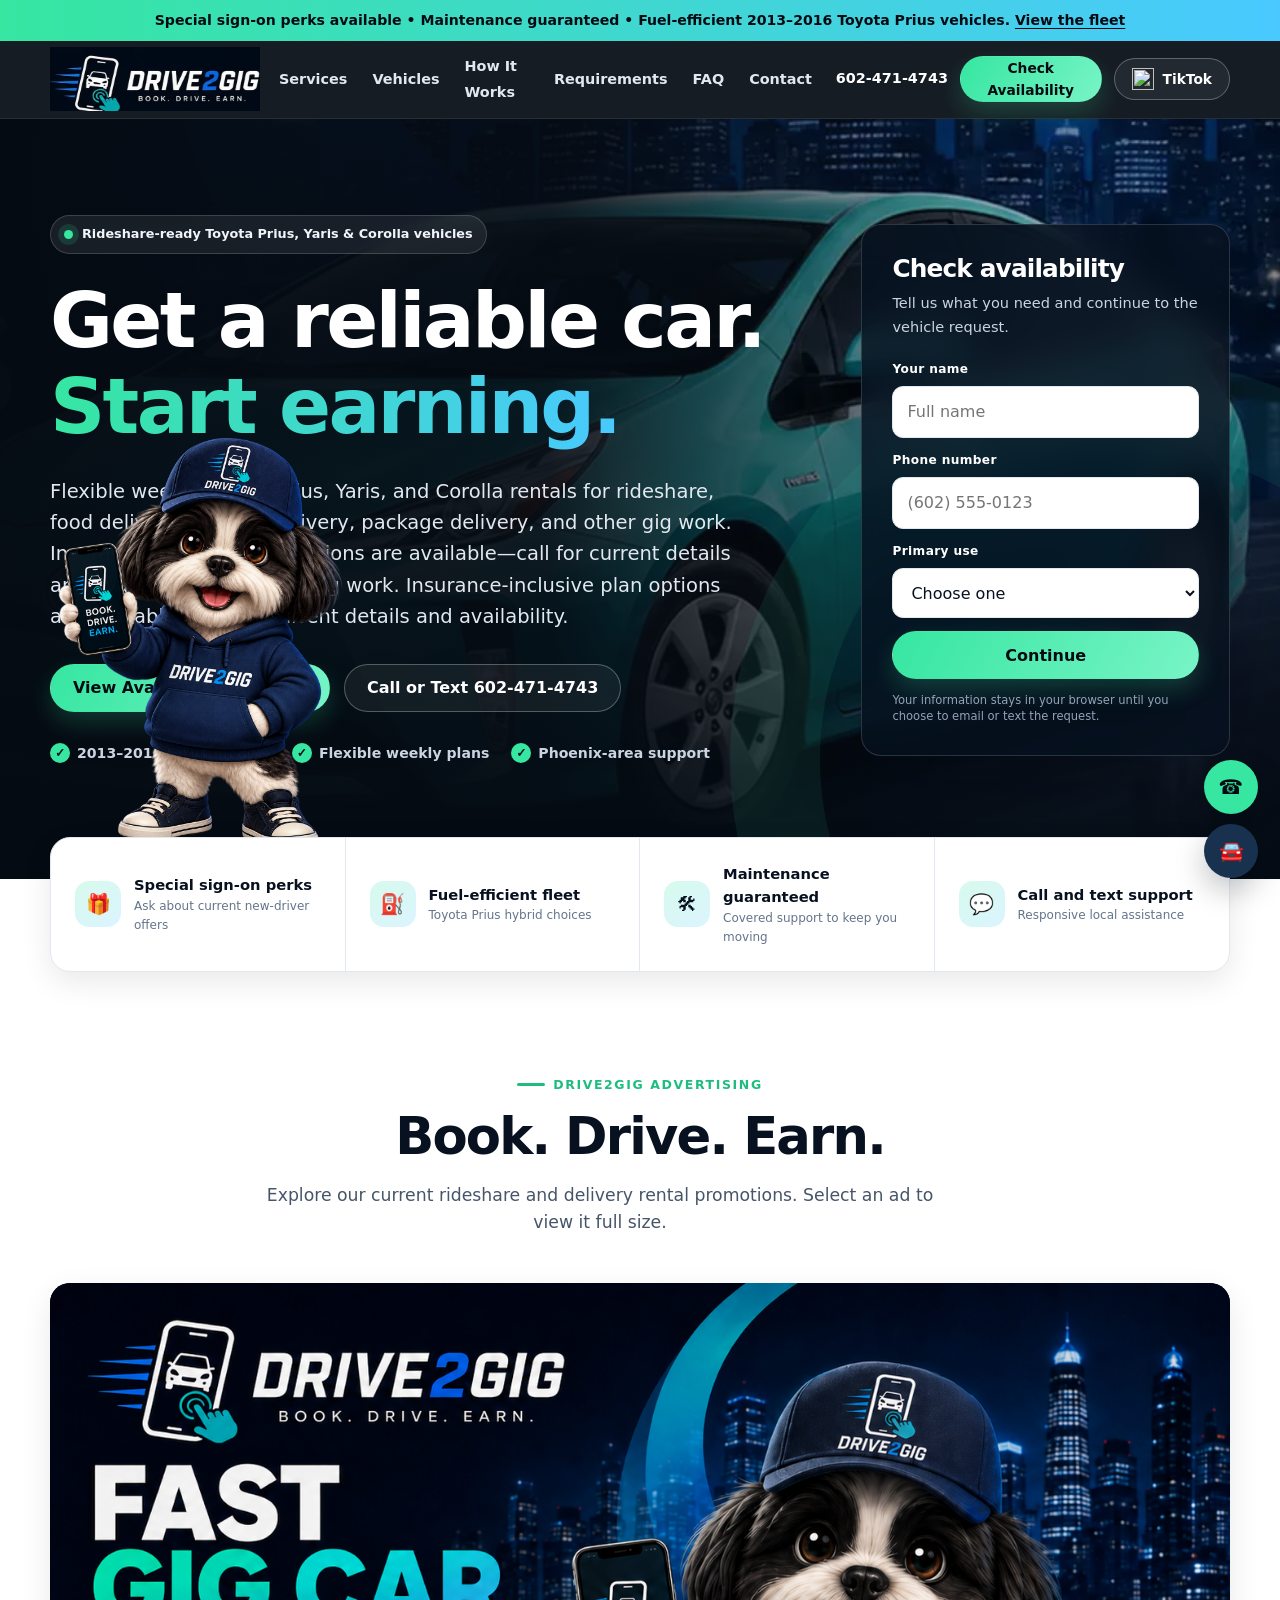
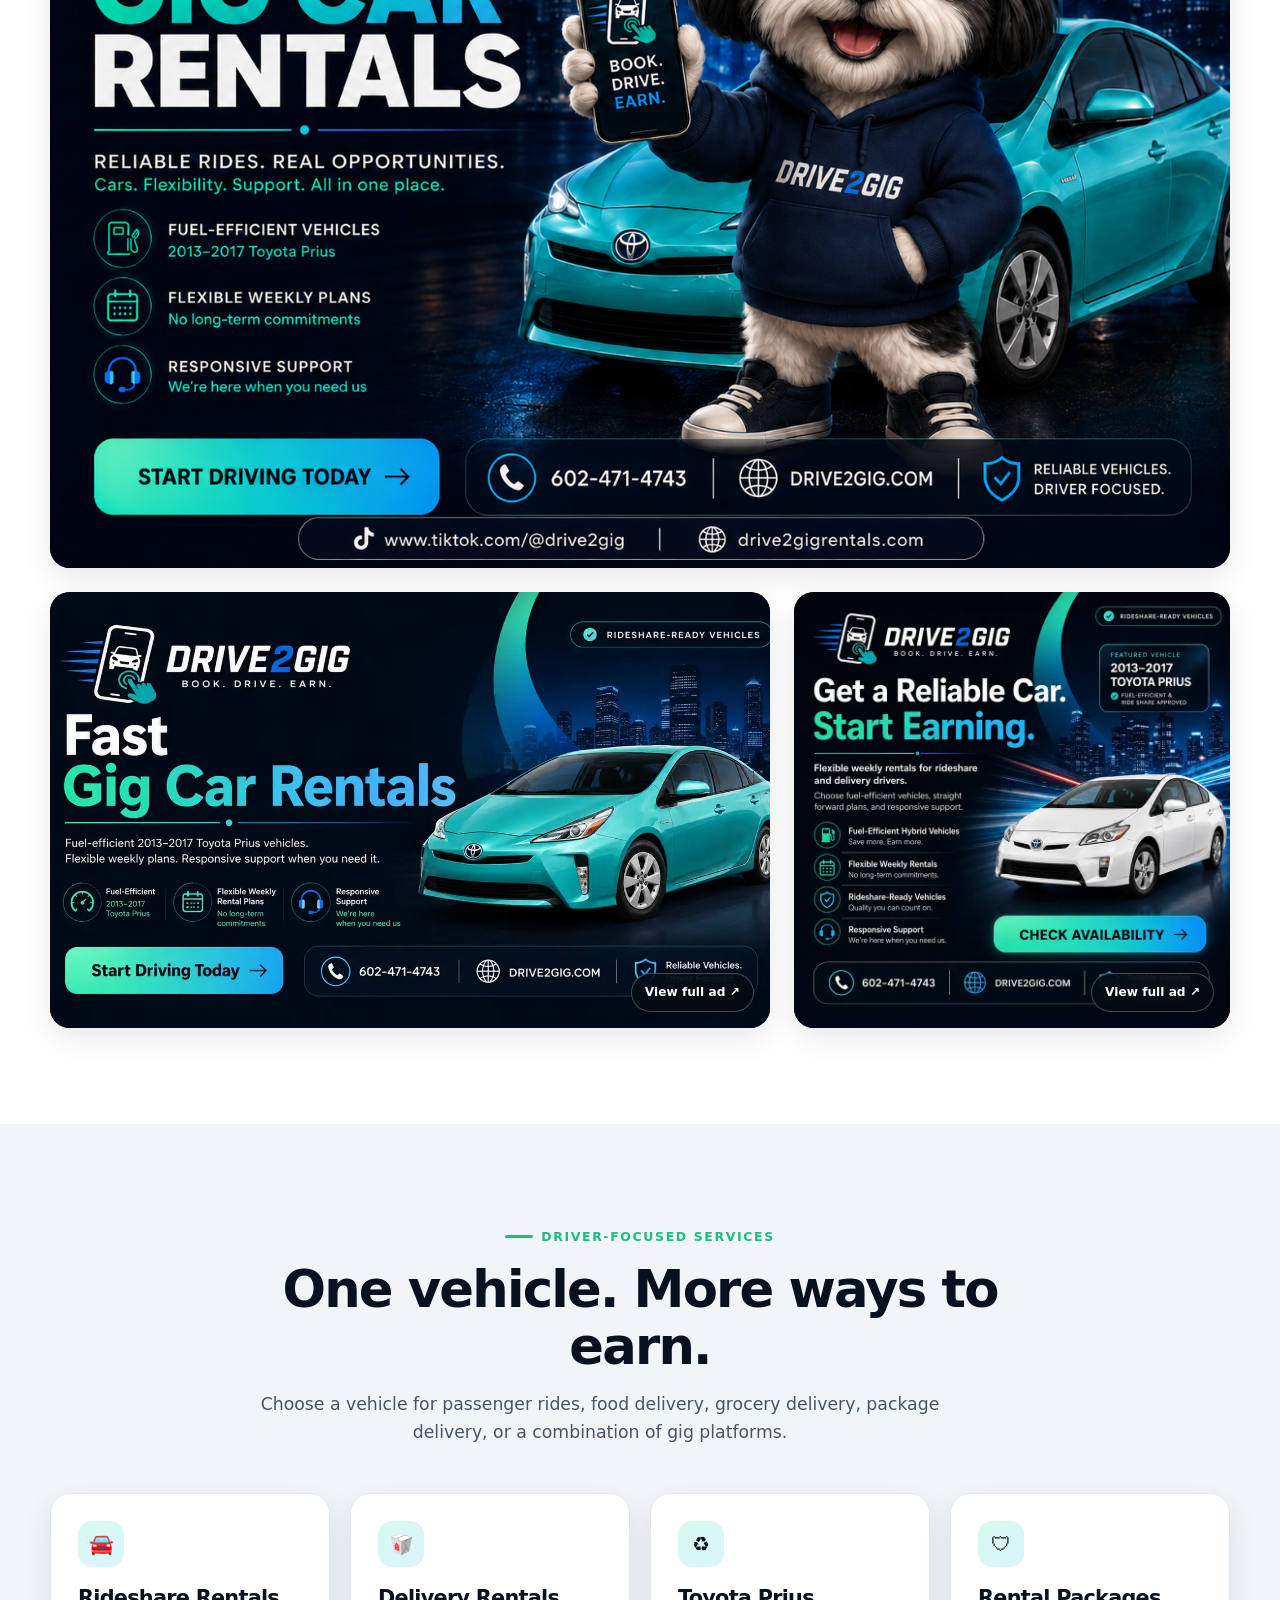
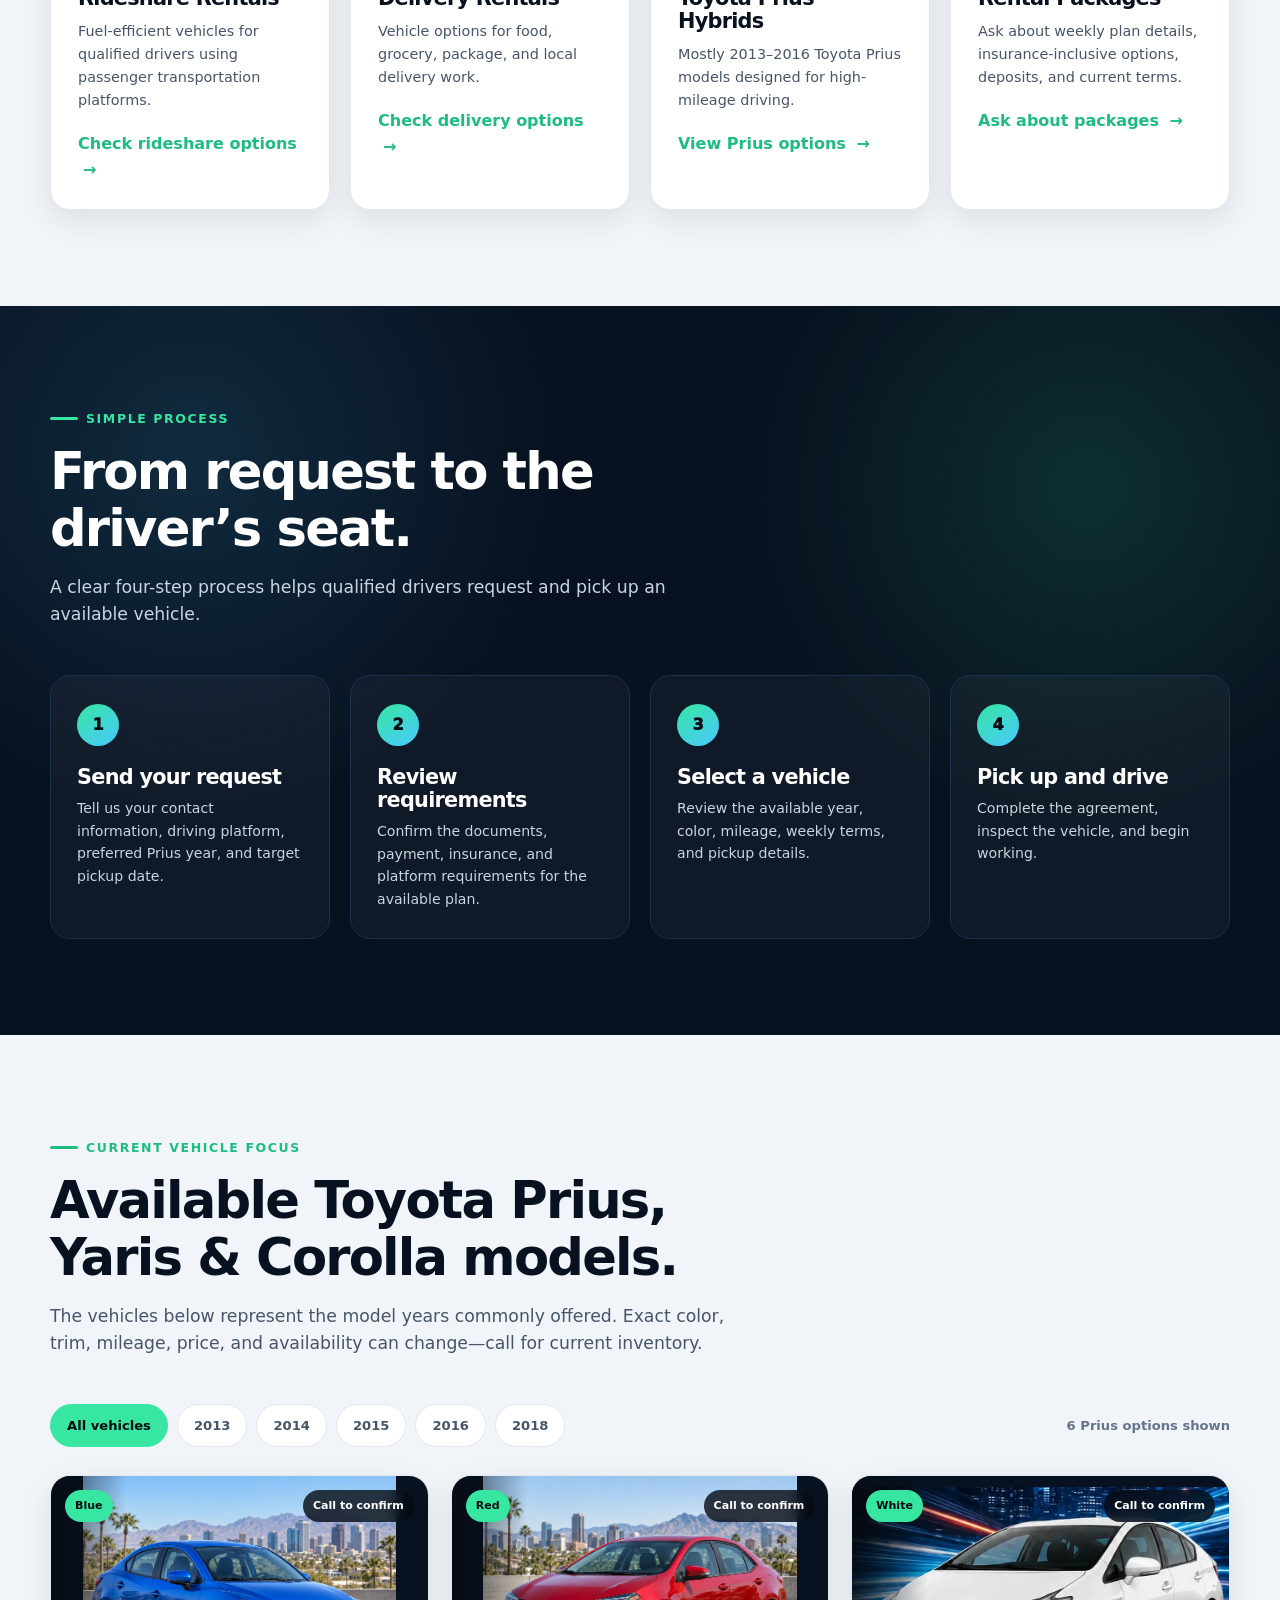
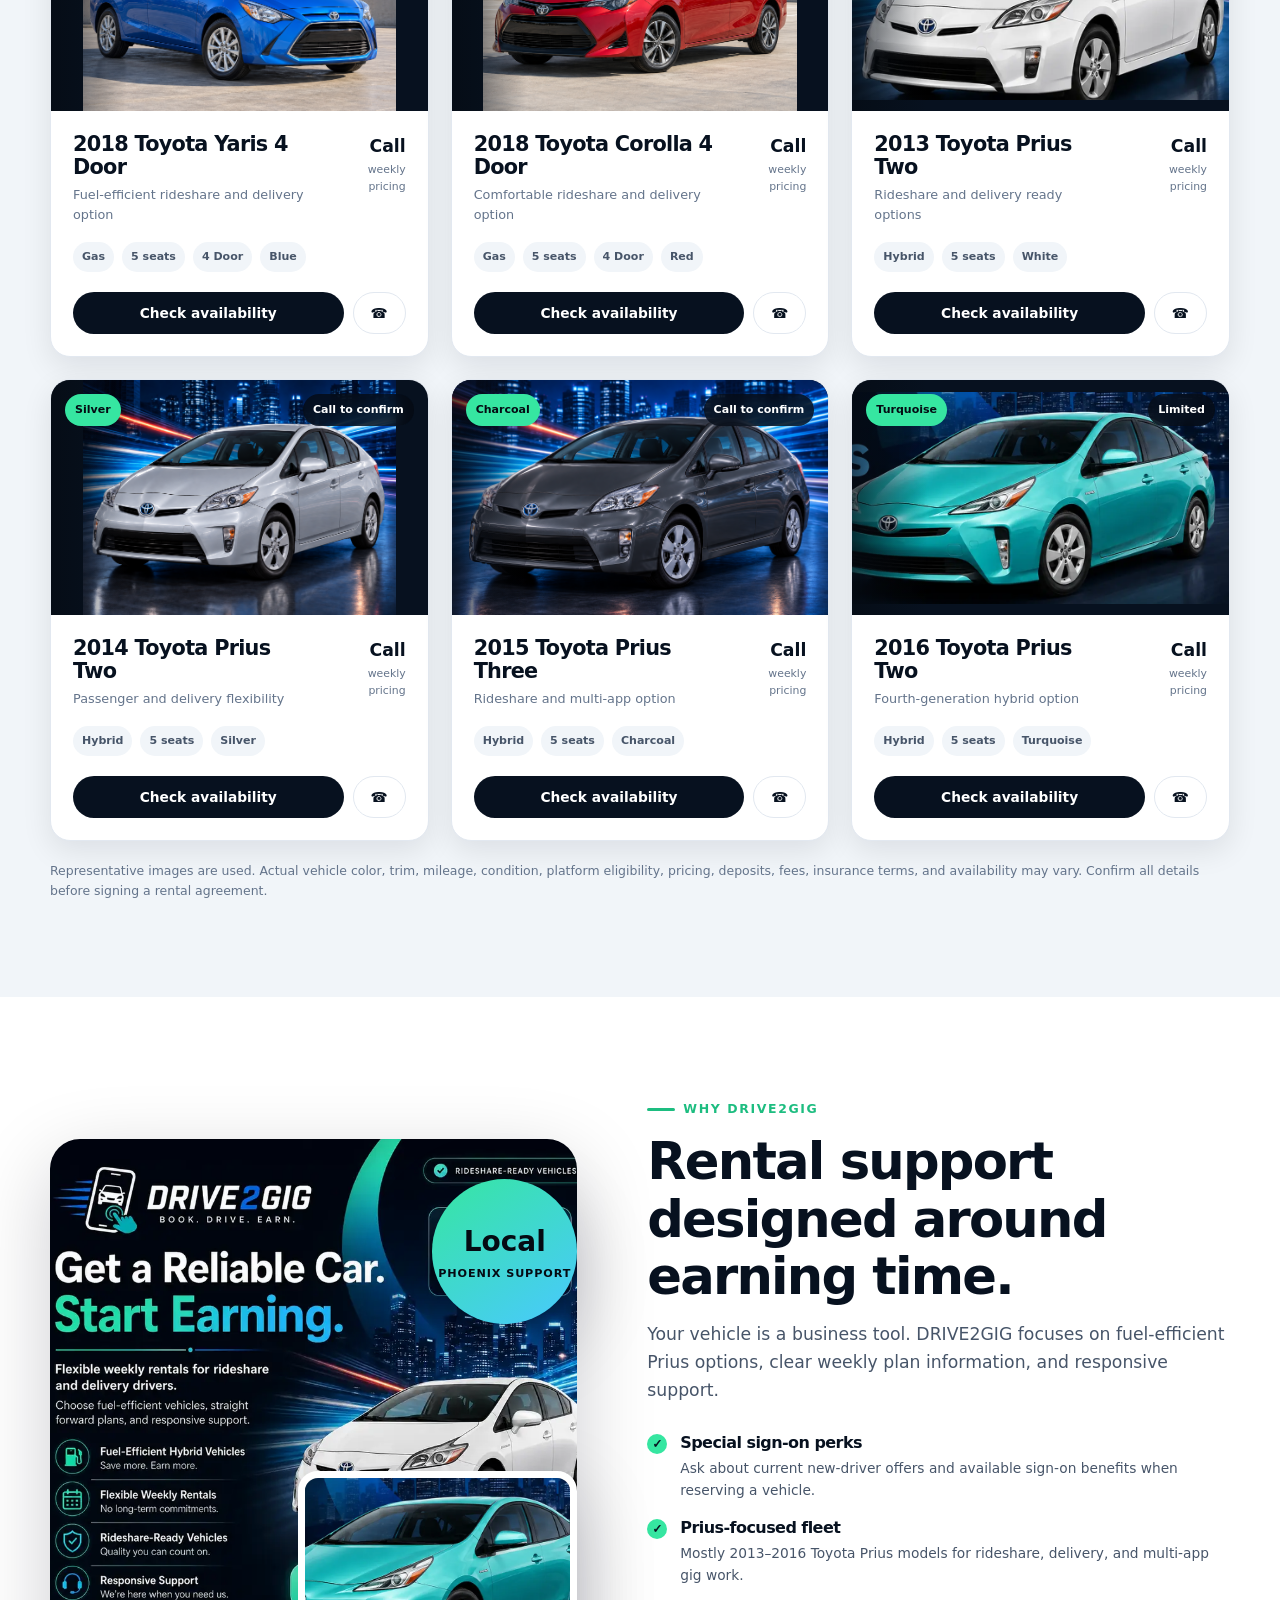
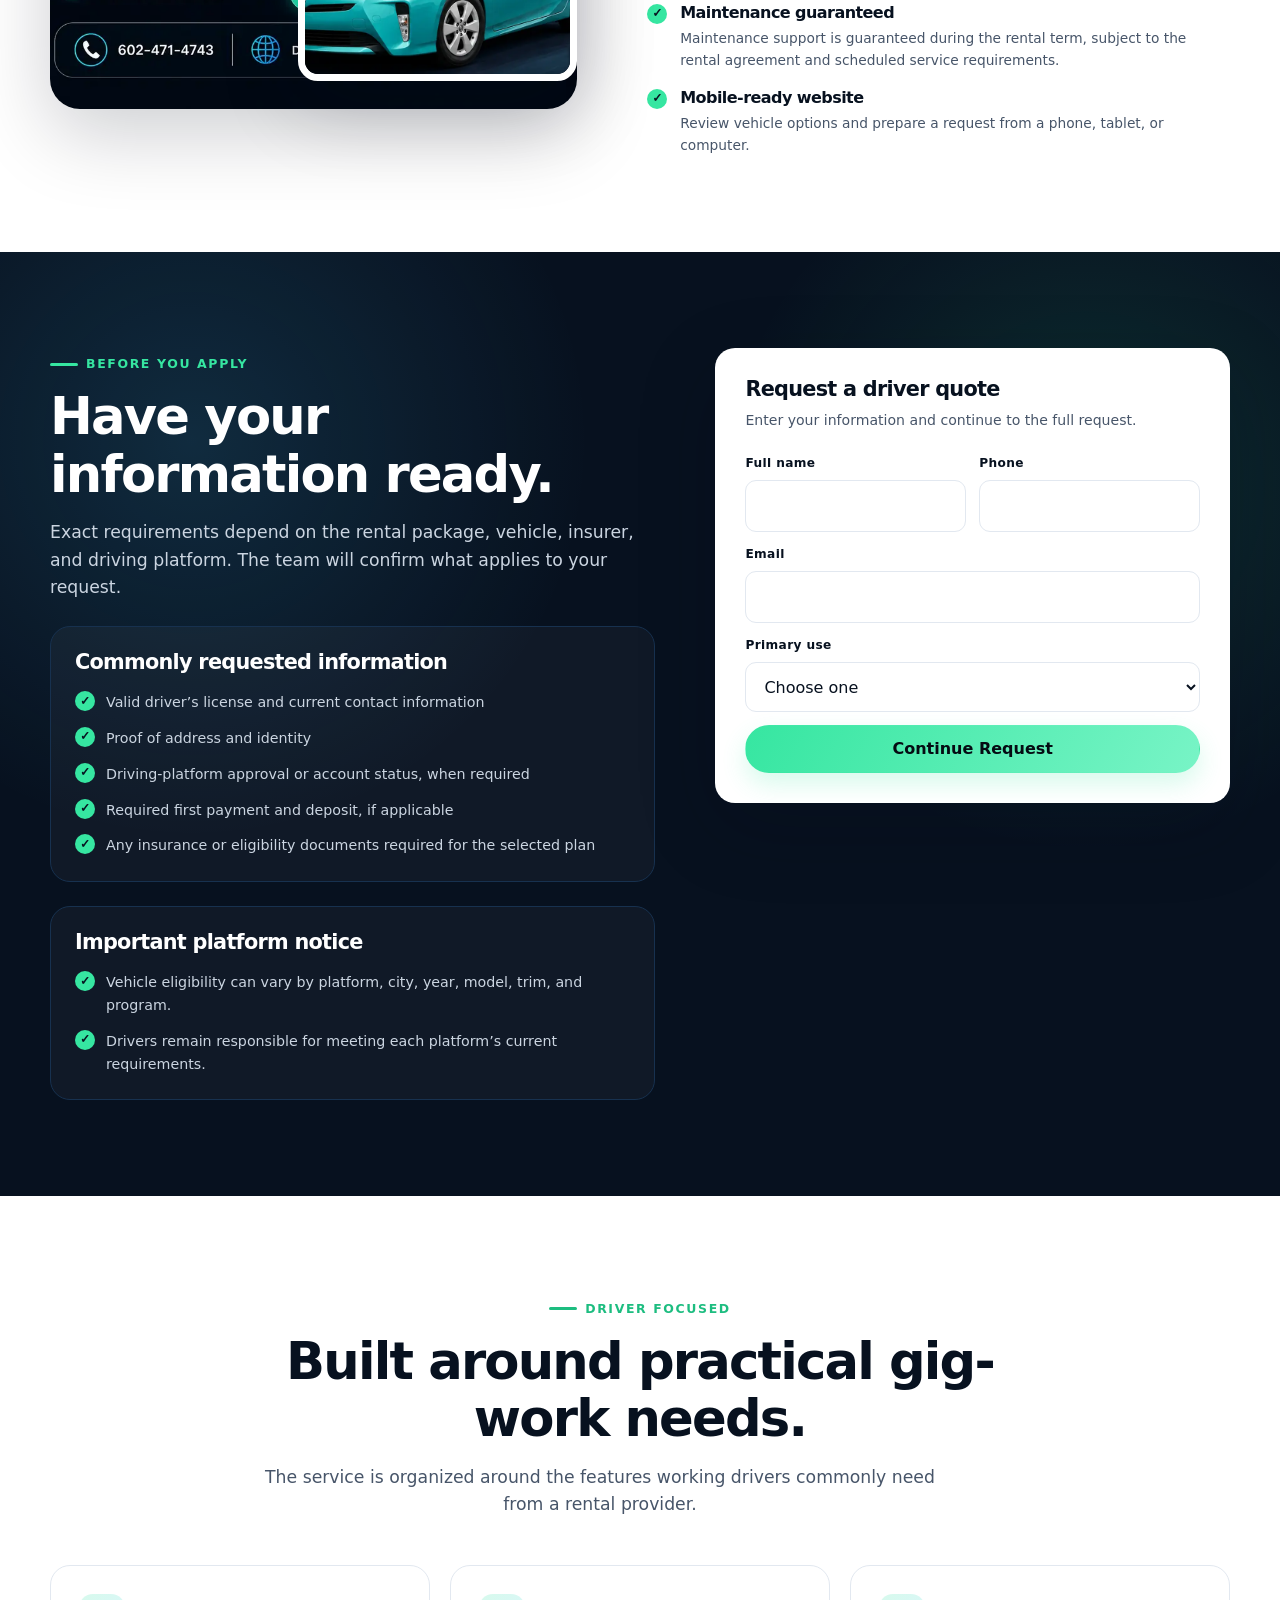
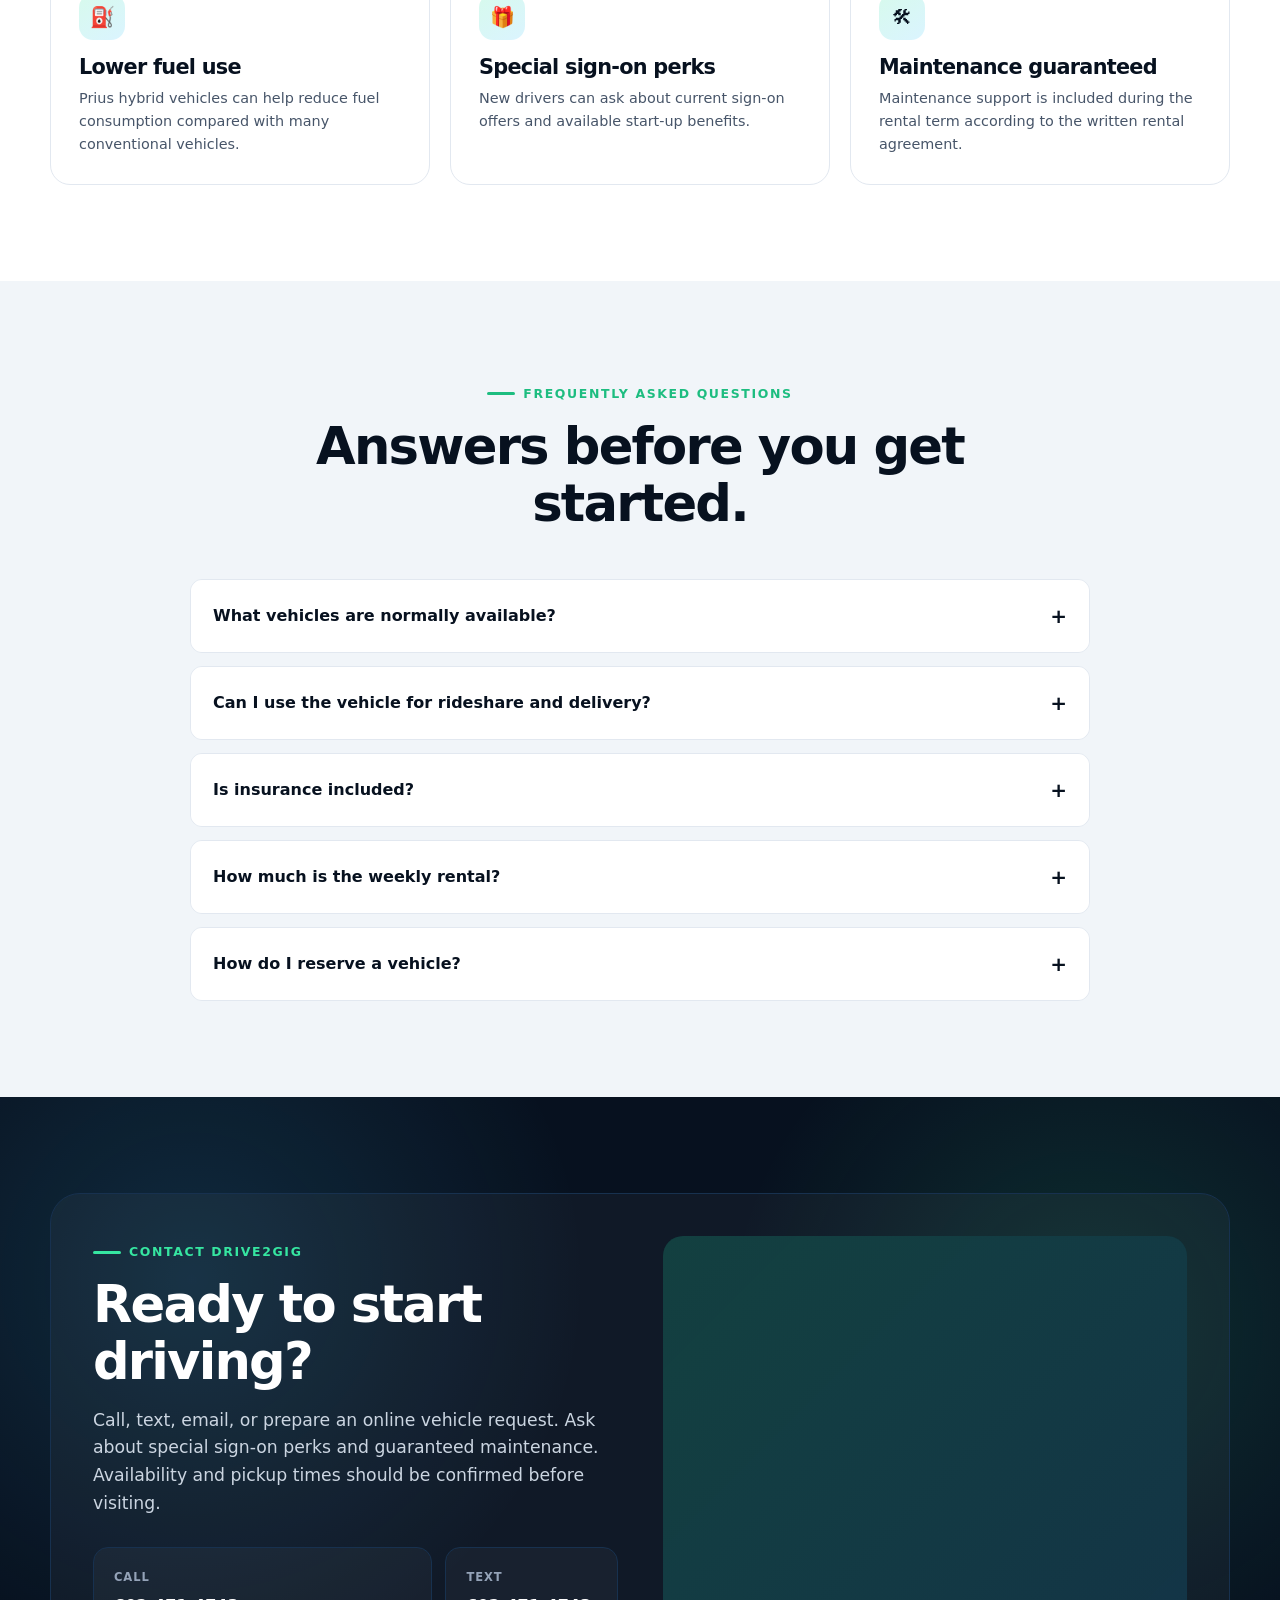
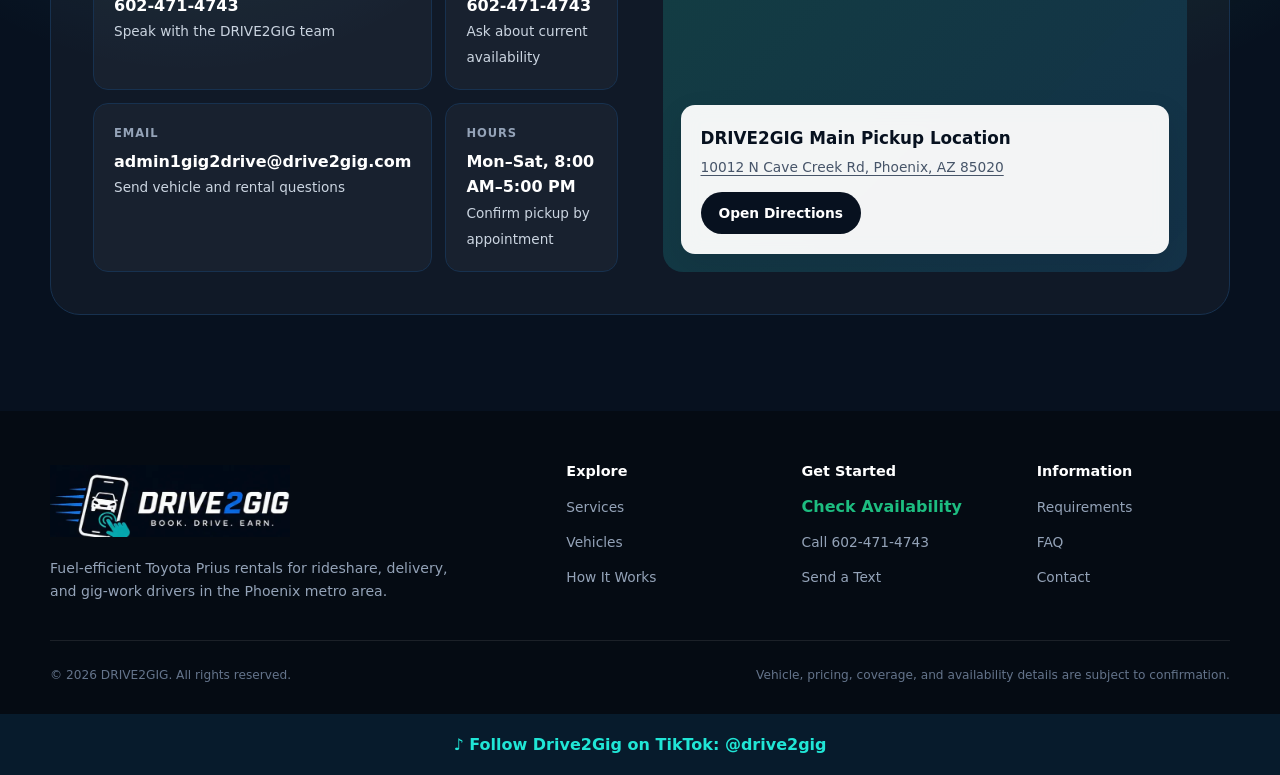
==== commit 01db3e82: "Update index.html" ====
--- a/index.html
+++ b/index.html
@@ -128,7 +128,6 @@
     .process-card::before{content:counter(step);counter-increment:step;display:grid;place-items:center;width:42px;height:42px;margin-bottom:20px;border-radius:50%;color:var(--navy-950);background:linear-gradient(145deg,var(--green),var(--cyan));font-weight:950}
     .process-grid{counter-reset:step}.process-card h3{margin-bottom:8px}.process-card p{color:var(--slate-300);font-size:.88rem}
     .fleet-toolbar{display:flex;align-items:center;justify-content:space-between;gap:20px;margin-bottom:28px}
-    #fleet .container{position:relative}#fleet .section-heading{max-width:520px;min-height:190px}.fleet-handoff{position:absolute;top:0;right:0;width:360px;height:180px;object-fit:contain;border-radius:var(--radius-lg);box-shadow:var(--shadow-lg)}
     .filter-buttons{display:flex;flex-wrap:wrap;gap:9px}.filter-btn{padding:10px 16px;border:1px solid var(--slate-200);border-radius:999px;color:var(--slate-600);background:var(--white);font-size:.82rem;font-weight:800}.filter-btn.active{color:var(--navy-950);border-color:var(--green);background:var(--green)}
     .fleet-count{color:var(--slate-500);font-size:.82rem;font-weight:700}
     .fleet-grid{display:grid;grid-template-columns:repeat(3,1fr);gap:22px}
@@ -160,7 +159,6 @@
     @media(max-width:760px){:root{--header-height:68px}.announcement{font-size:.76rem}.section{padding:72px 0}.nav-actions .btn{display:none}.logo{min-width:160px}.logo img{width:170px;height:56px}.hero{min-height:auto}.hero::before{background:linear-gradient(90deg,rgba(5,11,19,.97),rgba(5,11,19,.72)),linear-gradient(0deg,rgba(5,11,19,.95),transparent 55%),url("[data-uri]") 66% center/cover no-repeat}.hero-grid{padding:74px 0 94px}.availability-card{padding:23px}.hero-actions .btn{width:100%}.hero-proof{display:grid;gap:10px}.trust-strip{margin-top:-30px}.trust-grid,.services-grid,.process-grid,.fleet-grid,.value-grid{grid-template-columns:1fr}.trust-item{border-right:0;border-bottom:1px solid var(--slate-200)}.trust-item:last-child{border-bottom:0}.fleet-toolbar{align-items:flex-start;flex-direction:column}.vehicle-image{height:245px}.why-media{min-height:470px}.why-photo-main{right:35px}.why-photo-small{width:54%;height:190px}.why-badge{width:125px;height:125px;right:-4px}.contact-wrap{padding:26px}.contact-methods,.quote-form,.form-grid,.choice-grid{grid-template-columns:1fr}.quote-form .full,.form-grid .full{grid-column:auto}.footer-grid{grid-template-columns:1fr 1fr}.footer-brand{grid-column:1/-1}.footer-bottom{align-items:flex-start;flex-direction:column}.promo-card img{min-height:auto}.modal-actions{flex-direction:column-reverse}.modal-actions .btn{width:100%}}
     @media(max-width:760px){.hero-mascot{display:none}}
     @media(max-width:760px){.mobile-header-mascot{display:block;height:56px;width:auto;object-fit:contain;margin-right:8px}}@media(max-width:480px){.why-media{min-height:390px}.why-photo-main{right:20px}.why-photo-small{width:60%;height:150px;border-width:5px}.why-badge{width:104px;height:104px;top:22px}.contact-methods,.footer-grid{grid-template-columns:1fr}.vehicle-topline{flex-direction:column}.vehicle-price{text-align:left}.modal{padding:8px}.modal-panel{border-radius:20px}.modal-head,.modal-body{padding-inline:18px}.floating-actions{right:14px;bottom:14px}}
-    @media(max-width:760px){#fleet .section-heading{max-width:none;min-height:0}.fleet-handoff{position:static;display:block;width:100%;height:220px;object-fit:contain;margin:0 0 22px;border-radius:var(--radius-lg)}}
     @media(prefers-reduced-motion:reduce){*,*::before,*::after{scroll-behavior:auto!important;transition-duration:.001ms!important;animation-duration:.001ms!important}.reveal{opacity:1;transform:none}}
   </style>
 </head>
@@ -238,7 +236,7 @@
 
     <section class="section section-soft" id="fleet"><div class="container">
       <div class="section-heading reveal"><span class="eyebrow">Current vehicle focus</span><h2>Available Toyota Prius, Yaris & Corolla models.</h2><p class="lead">The vehicles below represent the model years commonly offered. Exact color, trim, mileage, price, and availability can change—call for current inventory.</p></div>
-      <img src="driver-handoff.png" class="fleet-handoff" alt="Drive2Gig vehicle key handoff" loading="lazy"><div class="fleet-toolbar reveal"><div class="filter-buttons" role="group" aria-label="Filter vehicle inventory"><button class="filter-btn active" data-filter="all">All vehicles</button><button class="filter-btn" data-filter="2013">2013</button><button class="filter-btn" data-filter="2014">2014</button><button class="filter-btn" data-filter="2015">2015</button><button class="filter-btn" data-filter="2016">2016</button><button class="filter-btn" data-filter="2018">2018</button></div><div class="fleet-count"><span id="fleetCount">6</span> Prius options shown</div></div>
+      <div class="fleet-toolbar reveal"><div class="filter-buttons" role="group" aria-label="Filter vehicle inventory"><button class="filter-btn active" data-filter="all">All vehicles</button><button class="filter-btn" data-filter="2013">2013</button><button class="filter-btn" data-filter="2014">2014</button><button class="filter-btn" data-filter="2015">2015</button><button class="filter-btn" data-filter="2016">2016</button><button class="filter-btn" data-filter="2018">2018</button></div><div class="fleet-count"><span id="fleetCount">6</span> Prius options shown</div></div>
       <div class="fleet-grid" id="fleetGrid">
         
         <article class="vehicle-card reveal" data-category="2013 hybrid rideshare delivery"><div class="vehicle-image"><img loading="lazy" src="[data-uri]" alt="Representative white 2013 Toyota Prius" /><span class="vehicle-badge">White</span><span class="vehicle-status">Call to confirm</span></div><div class="vehicle-body"><div class="vehicle-topline"><div><h3>2013 Toyota Prius Two</h3><p>Rideshare and delivery ready options</p></div><div class="vehicle-price"><strong>Call</strong><small>weekly pricing</small></div></div><div class="vehicle-specs"><span>Hybrid</span><span>5 seats</span><span>White</span></div><div class="vehicle-actions"><button class="btn btn-dark btn-sm" data-vehicle="2013 Toyota Prius Two" data-open-reservation>Check availability</button><a class="btn btn-light btn-sm" href="tel:+16024714743" aria-label="Call about 2013 Toyota Prius Two">☎</a></div></div></article>
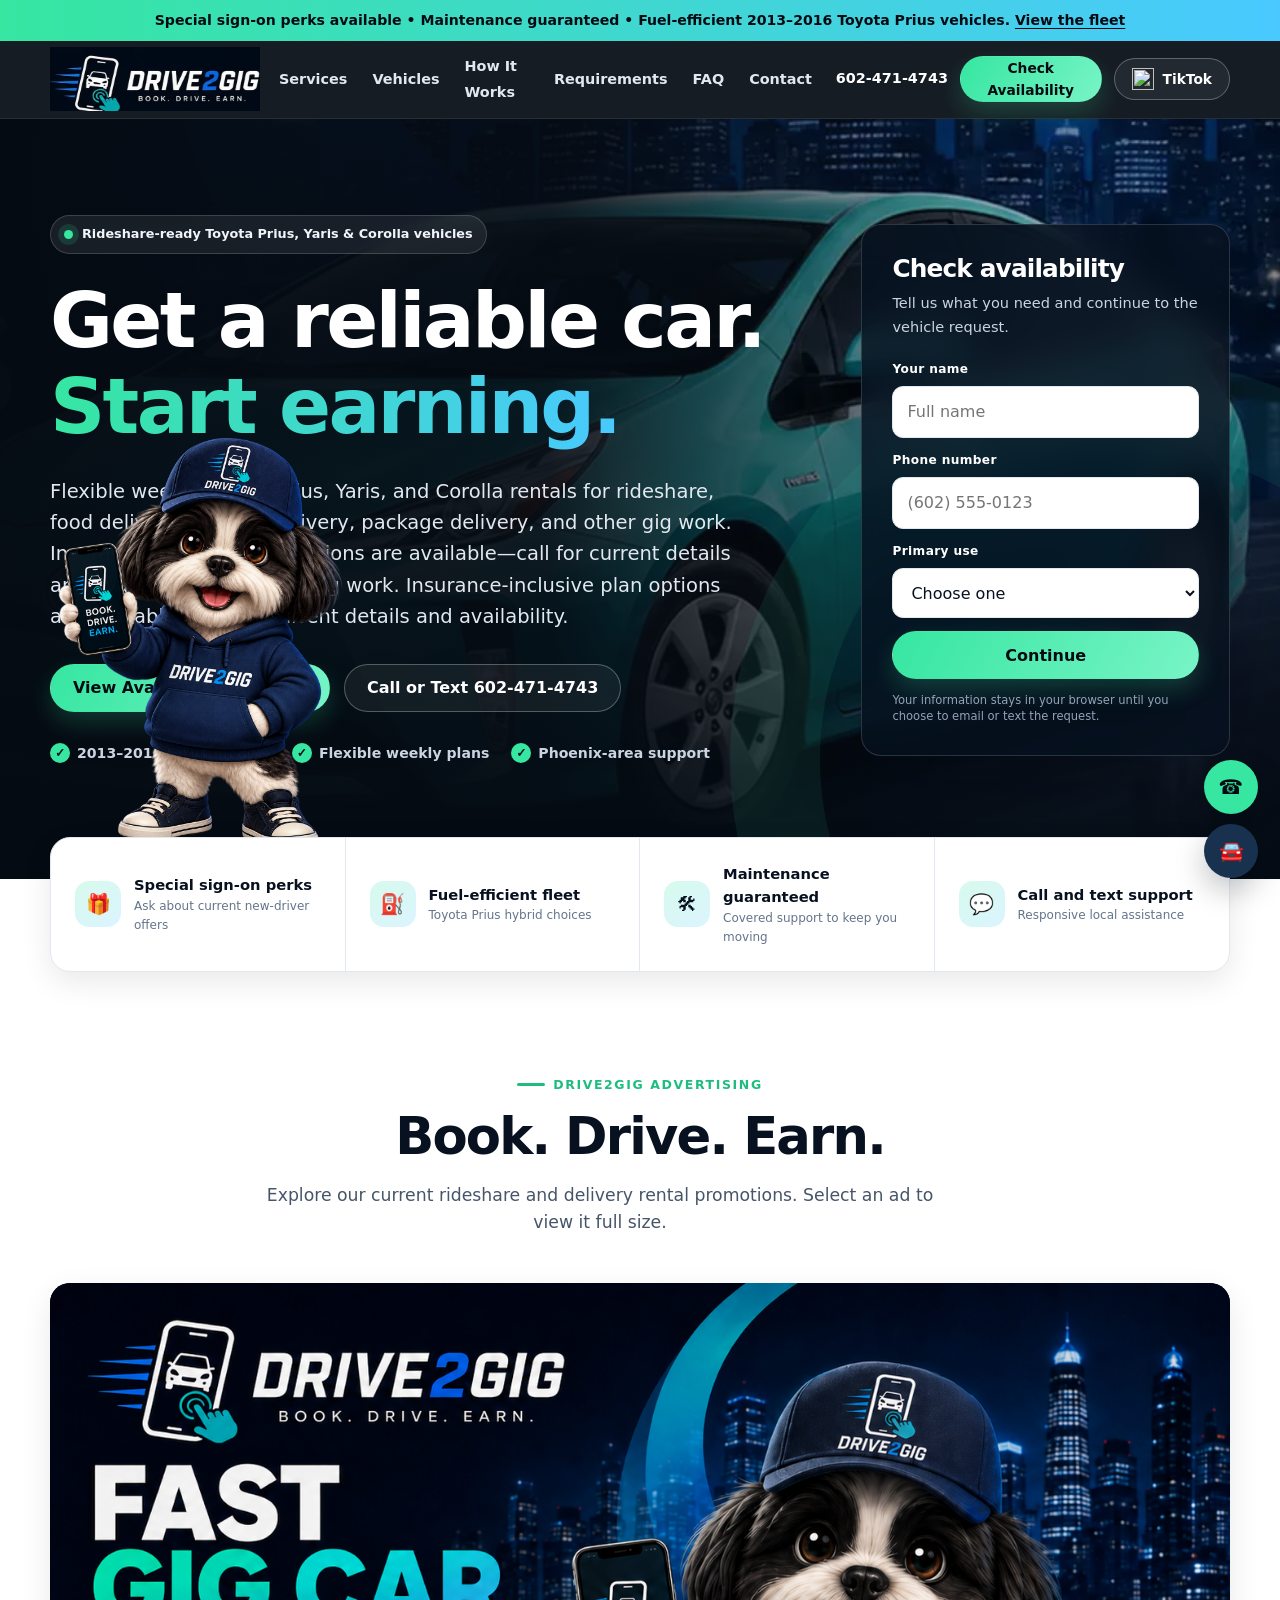
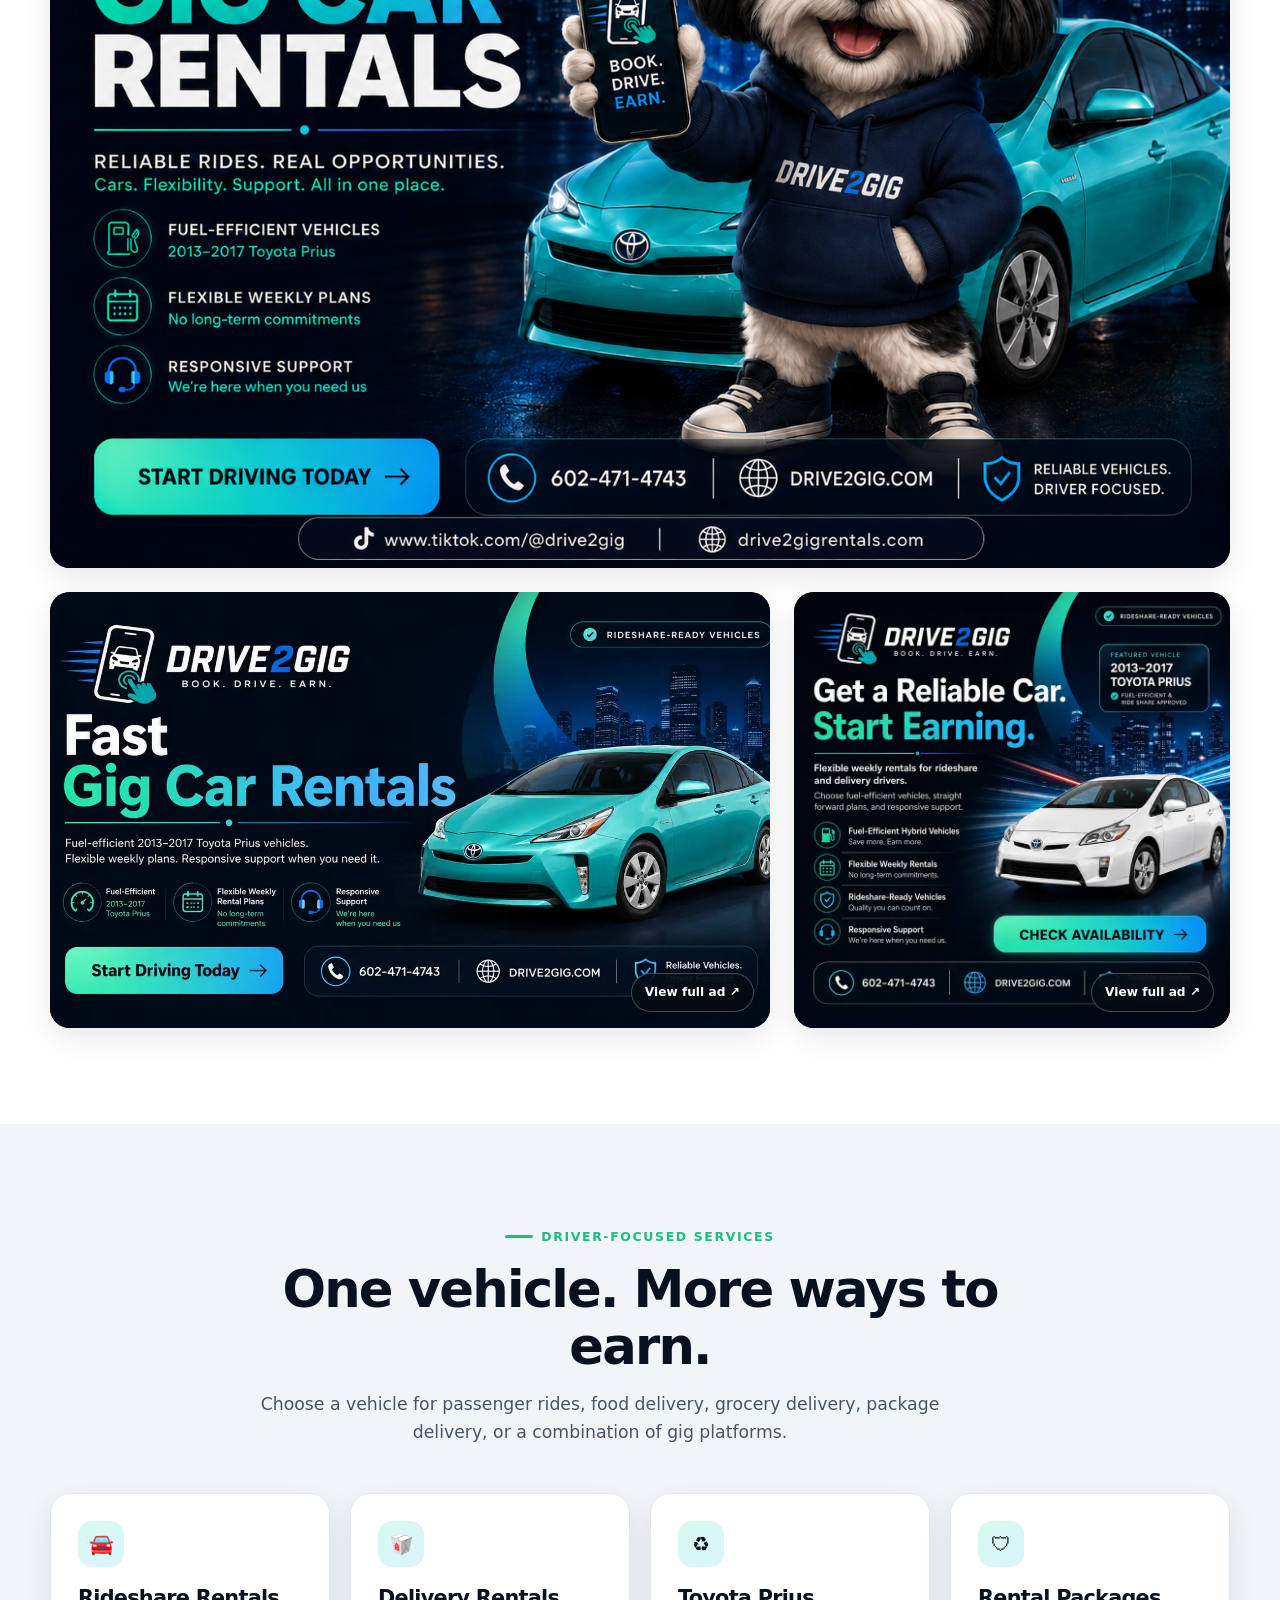
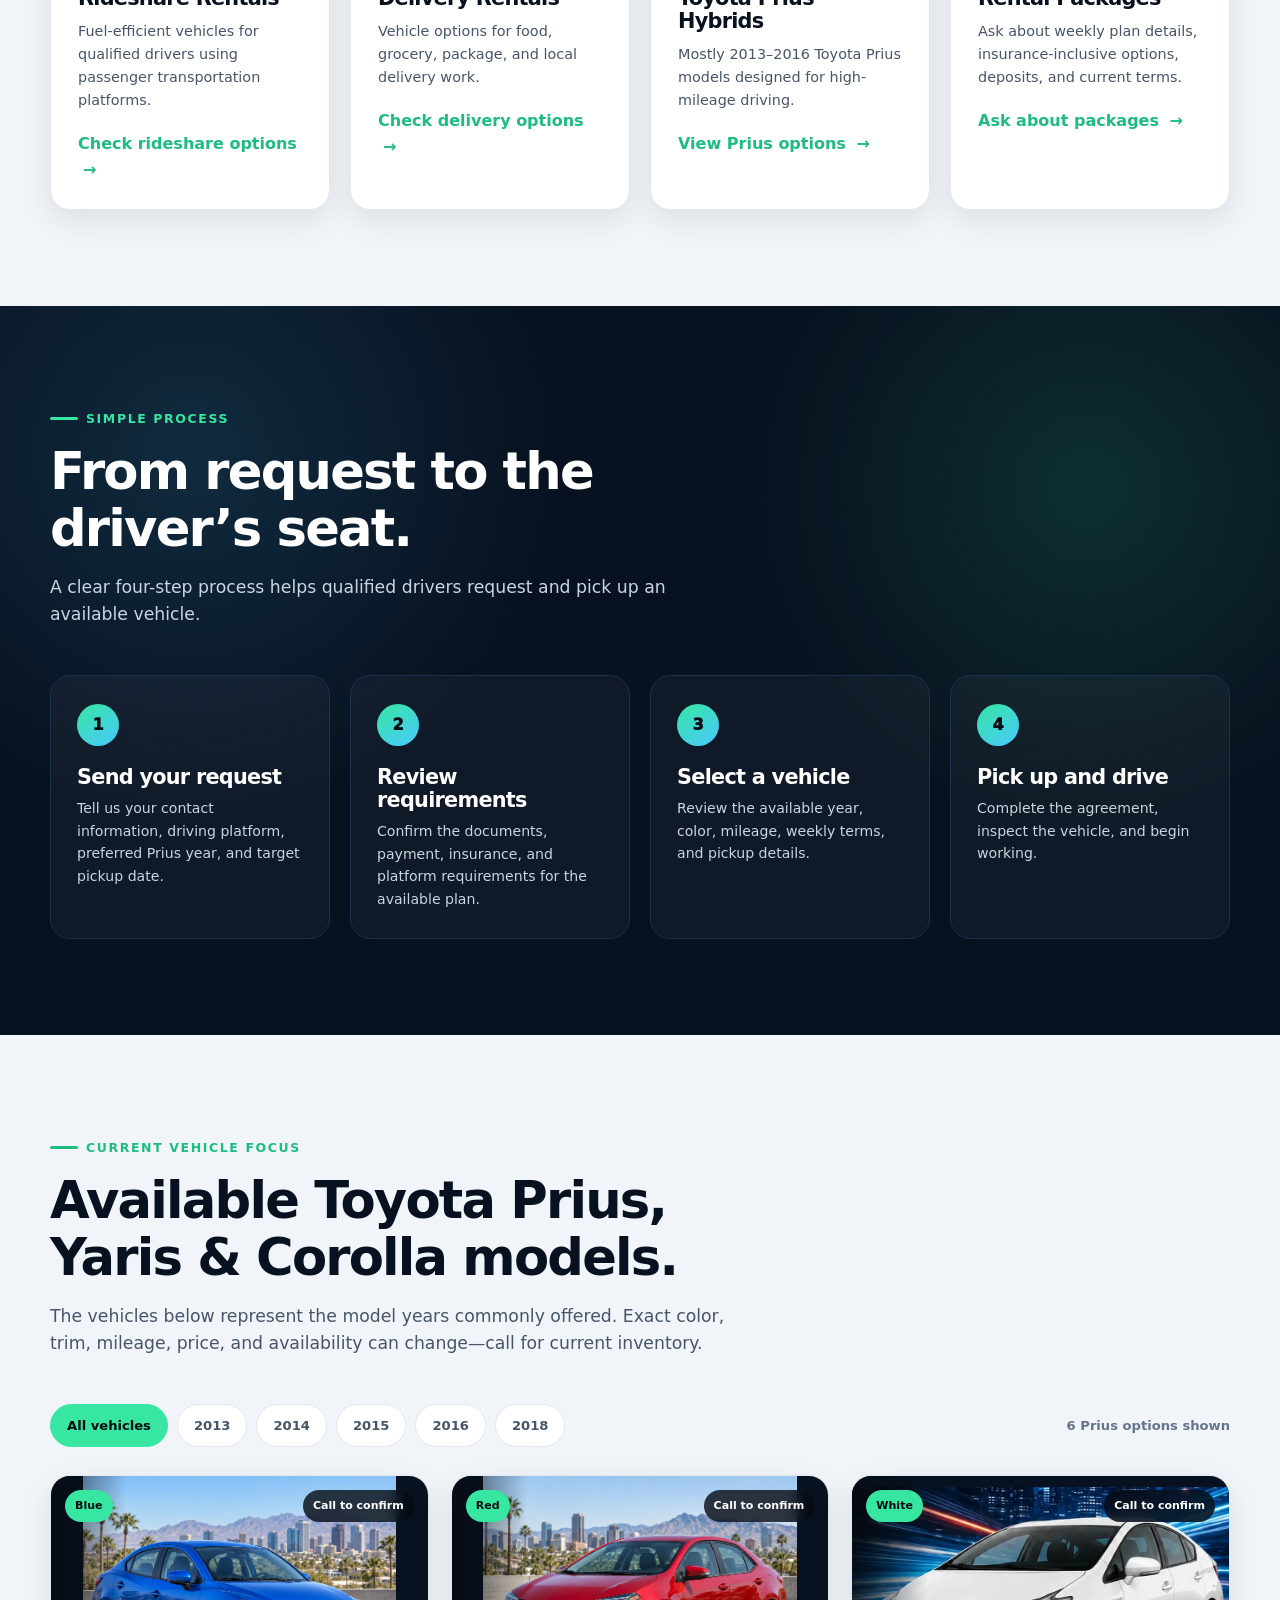
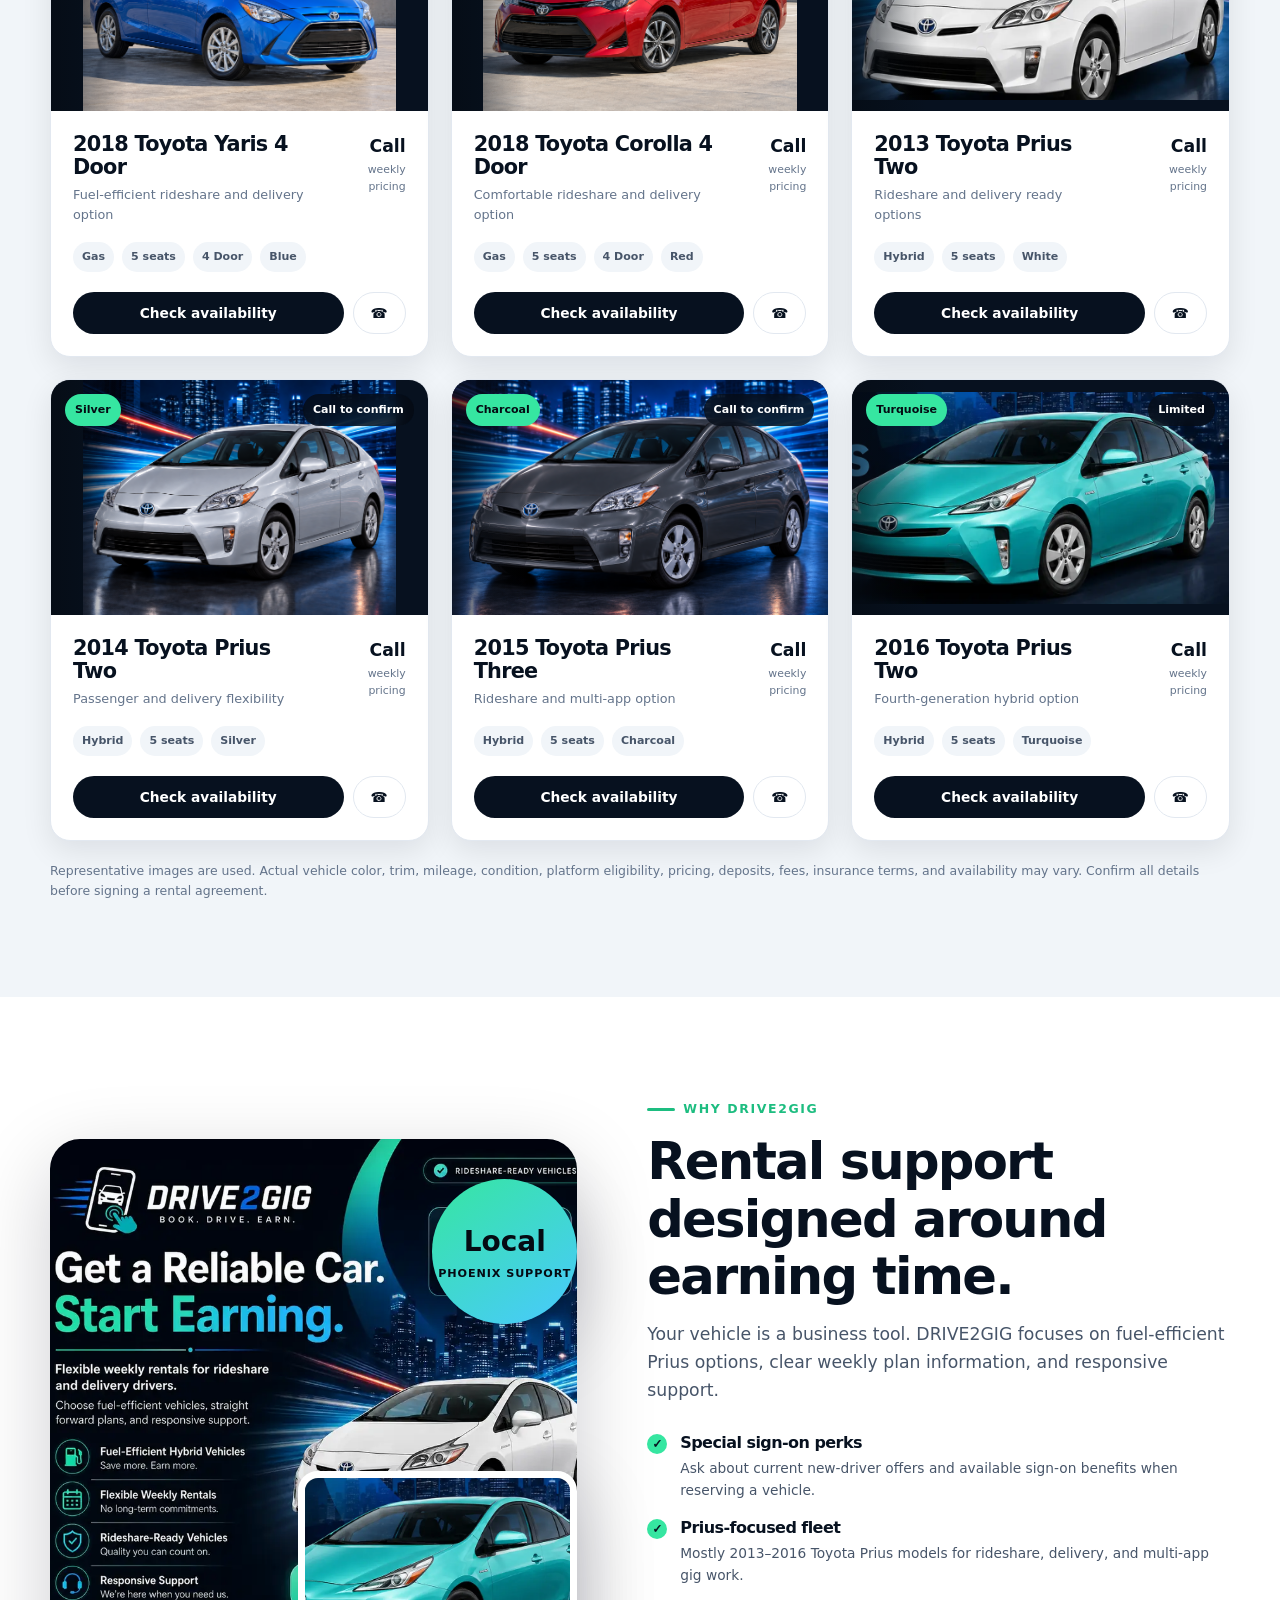
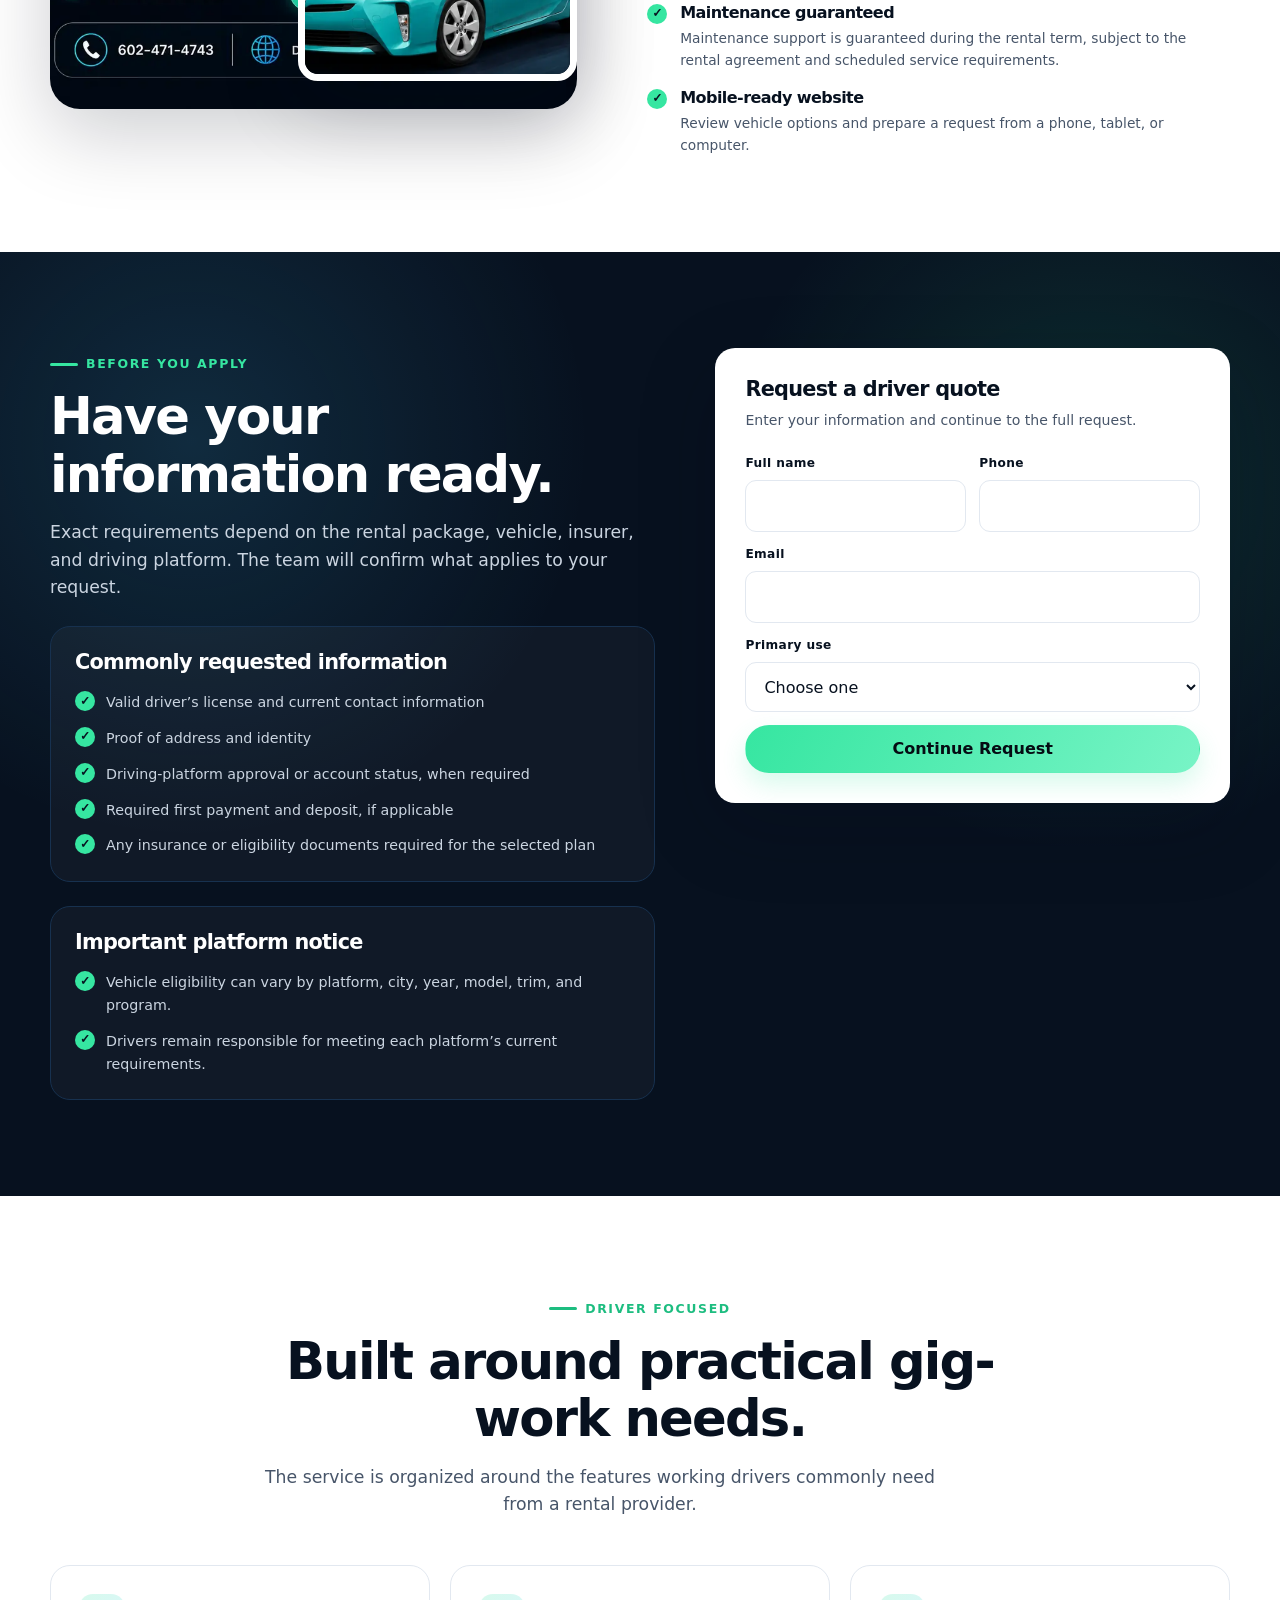
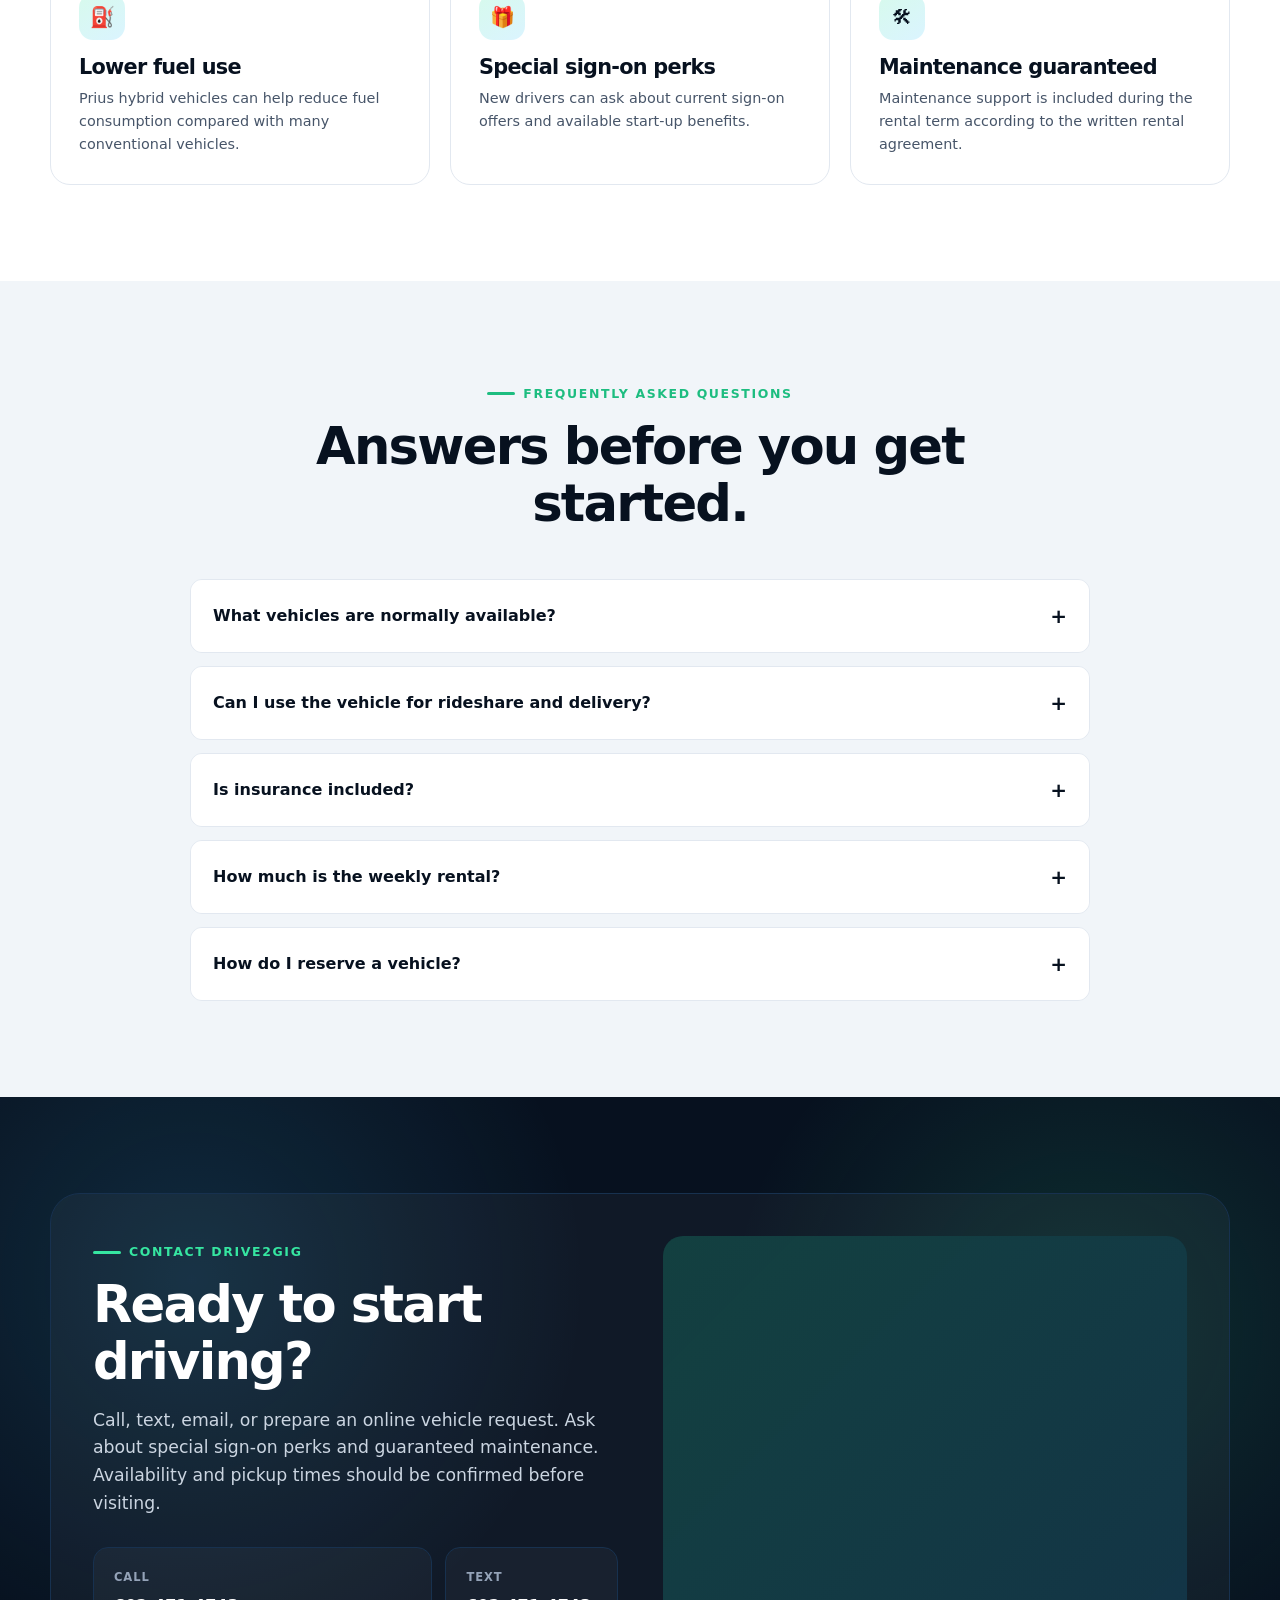
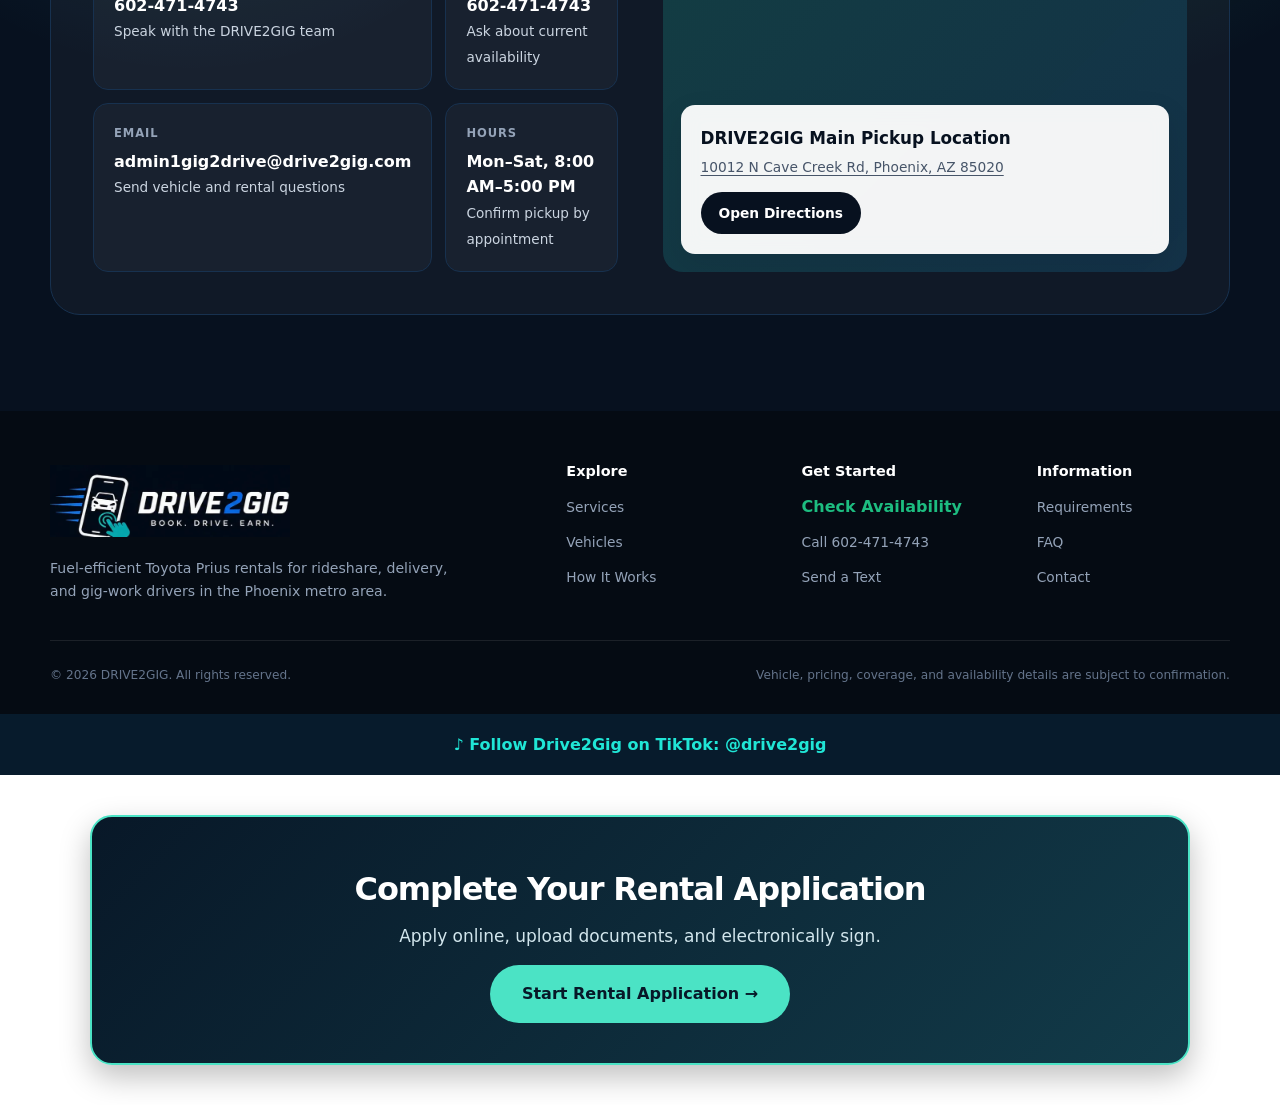
==== commit 1fbaa2fa: "Update index.html" ====
--- a/index.html
+++ b/index.html
@@ -1,6 +1,7 @@
 <!DOCTYPE html>
 <html lang="en">
 <head>
+  <meta name="msvalidate.01" content="A96A3FBE88077E9892DE35080A8CE9DC" />
   <meta charset="UTF-8" />
   <meta name="viewport" content="width=device-width, initial-scale=1.0" />
   <meta name="description" content="DRIVE2GIG provides Flexible weekly Toyota Prius, Yaris, and Corolla rentals for rideshare, food delivery, grocery delivery, package delivery, and other gig work. Insurance-inclusive plan options are available—call for current details and availability. and other gig work in the Phoenix metro area." />
@@ -472,5 +473,62 @@
       const pickup=$('#pickupDate');pickup.min=new Date().toISOString().split('T')[0];
     })();
   </script>
+
+<!-- Drive2Gig Rental Application Tile -->
+<a href="/application/" class="rental-tile">
+  <h2>Complete Your Rental Application</h2>
+  <p>
+    Apply online, upload documents,
+    and electronically sign.
+  </p>
+  <span>Start Rental Application →</span>
+</a>
+
+
+<style>
+.rental-tile {
+  display: block;
+  max-width: 1100px;
+  margin: 40px auto;
+  padding: 40px 25px;
+  text-align: center;
+  text-decoration: none;
+  background: linear-gradient(135deg, #081828, #123b49);
+  border: 2px solid #4be3c5;
+  border-radius: 22px;
+  color: white;
+  box-shadow: 0 12px 30px rgba(0,0,0,.25);
+  transition: transform .2s, box-shadow .2s;
+}
+.rental-tile:hover {
+  transform: translateY(-4px);
+  box-shadow: 0 16px 35px rgba(0,0,0,.35);
+}
+.rental-tile h2 {
+  font-size: 32px;
+  margin: 15px 0;
+  color: white;
+}
+.rental-tile p {
+  color: #d2e6ed;
+  font-size: 17px;
+}
+.rental-tile span {
+  display: inline-block;
+  margin-top: 15px;
+  padding: 16px 32px;
+  background: #4be3c5;
+  border-radius: 40px;
+  color: #071828;
+  font-weight: 800;
+}
+@media (max-width: 600px) {
+  .rental-tile {
+    margin: 25px 12px;
+    padding: 30px 18px;
+  }
+}
+</style>
+
 </body>
 </html>
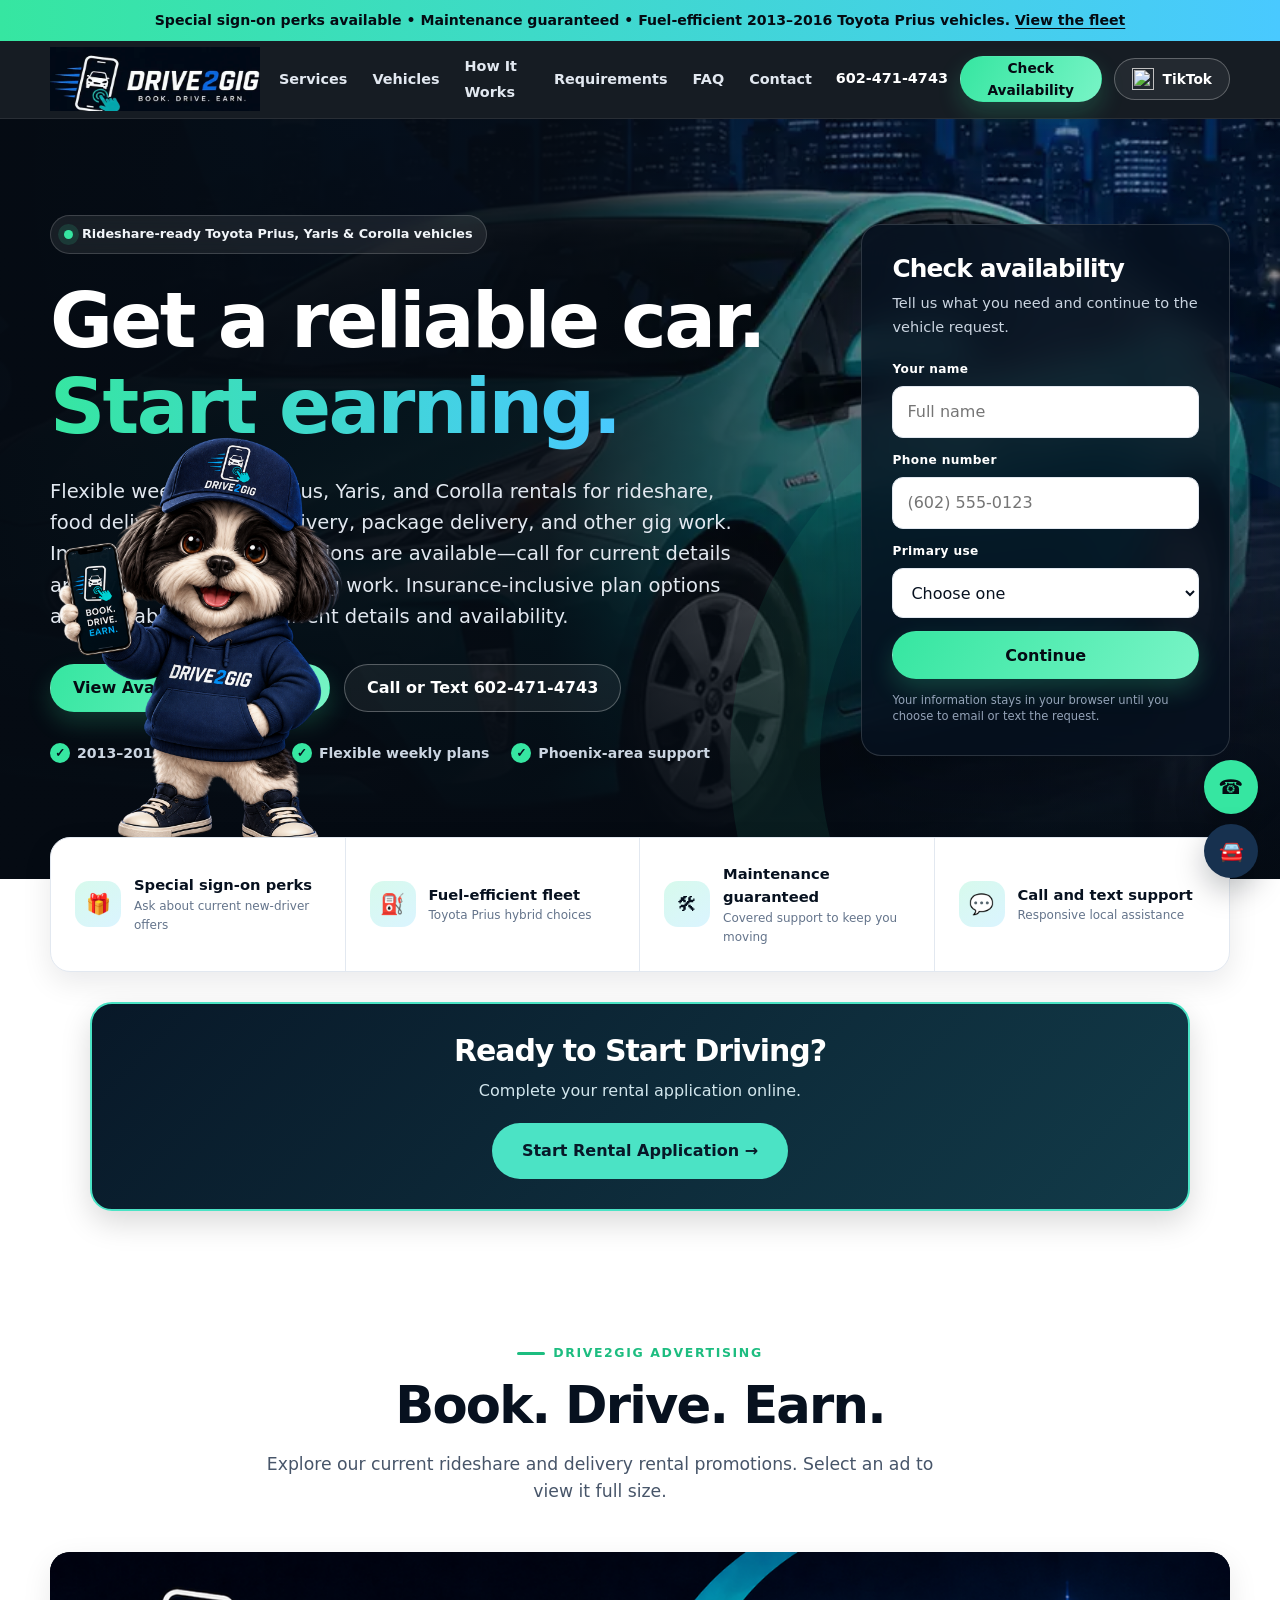
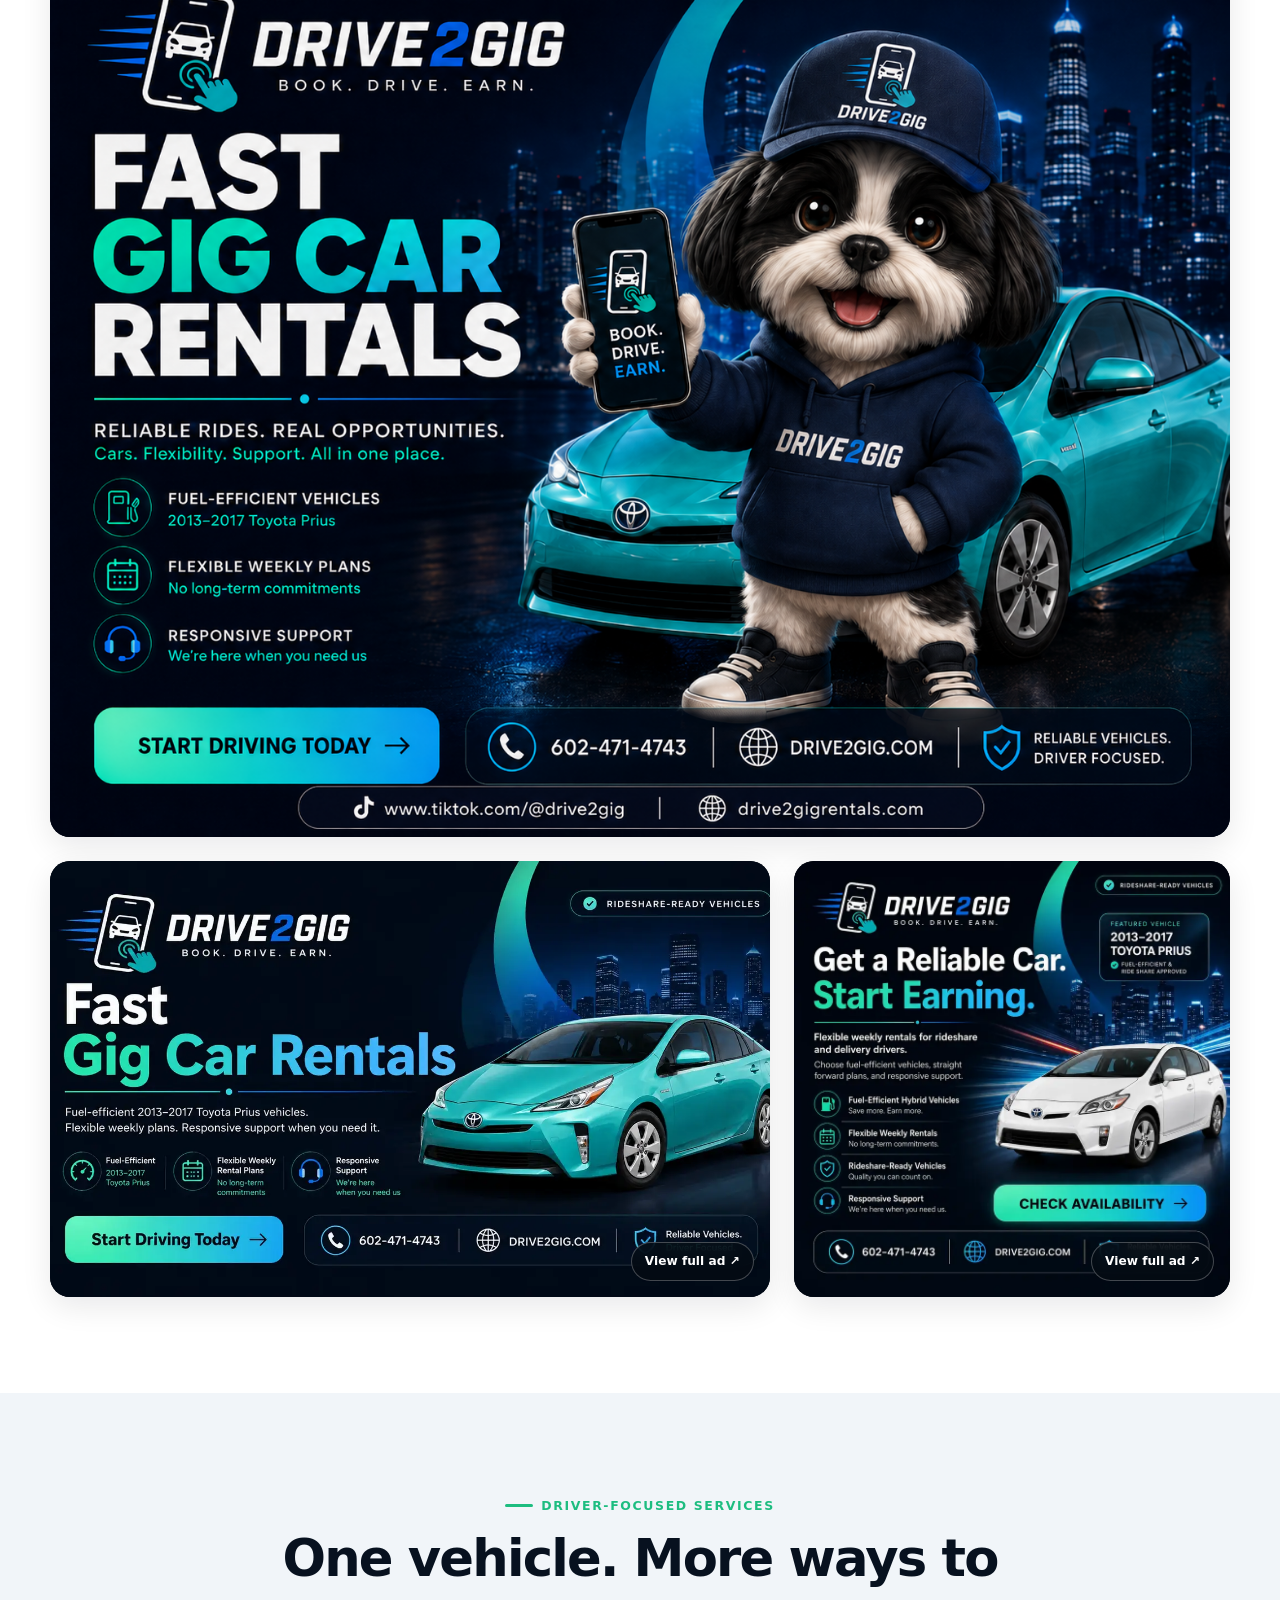
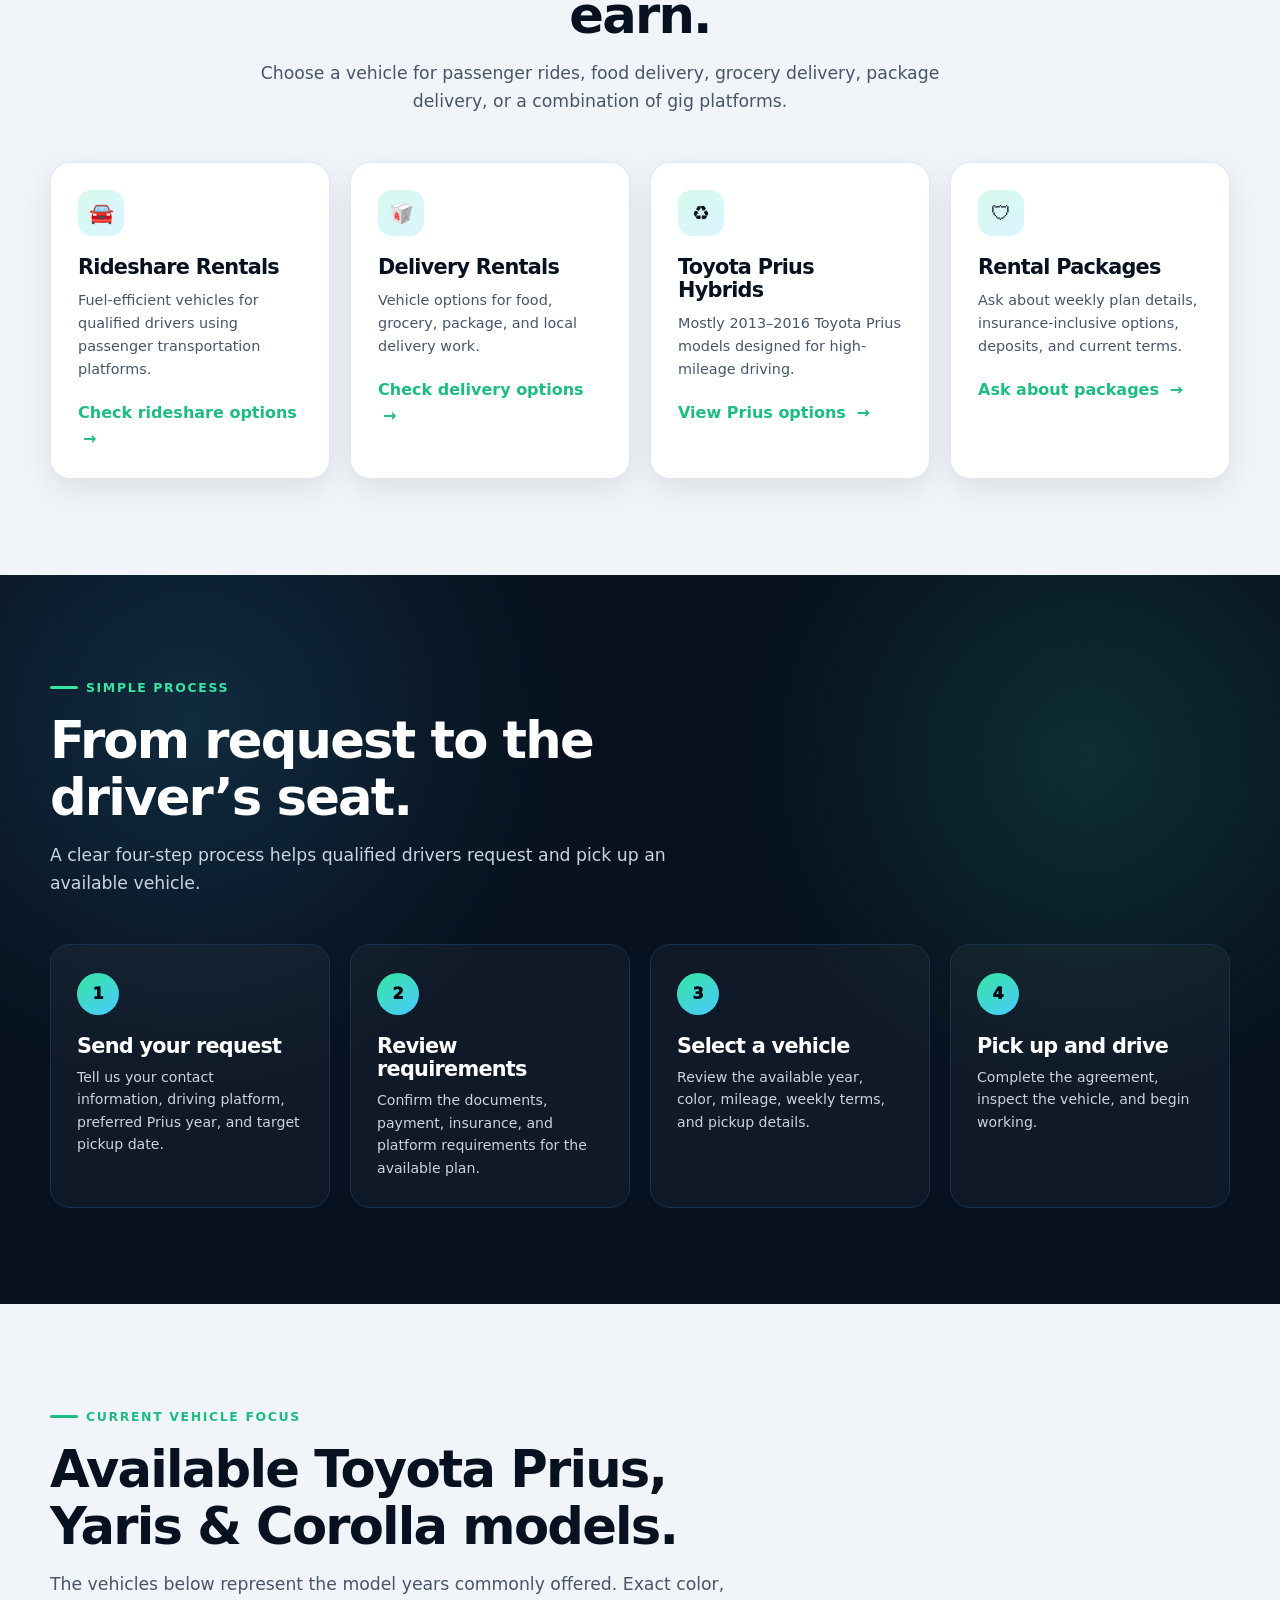
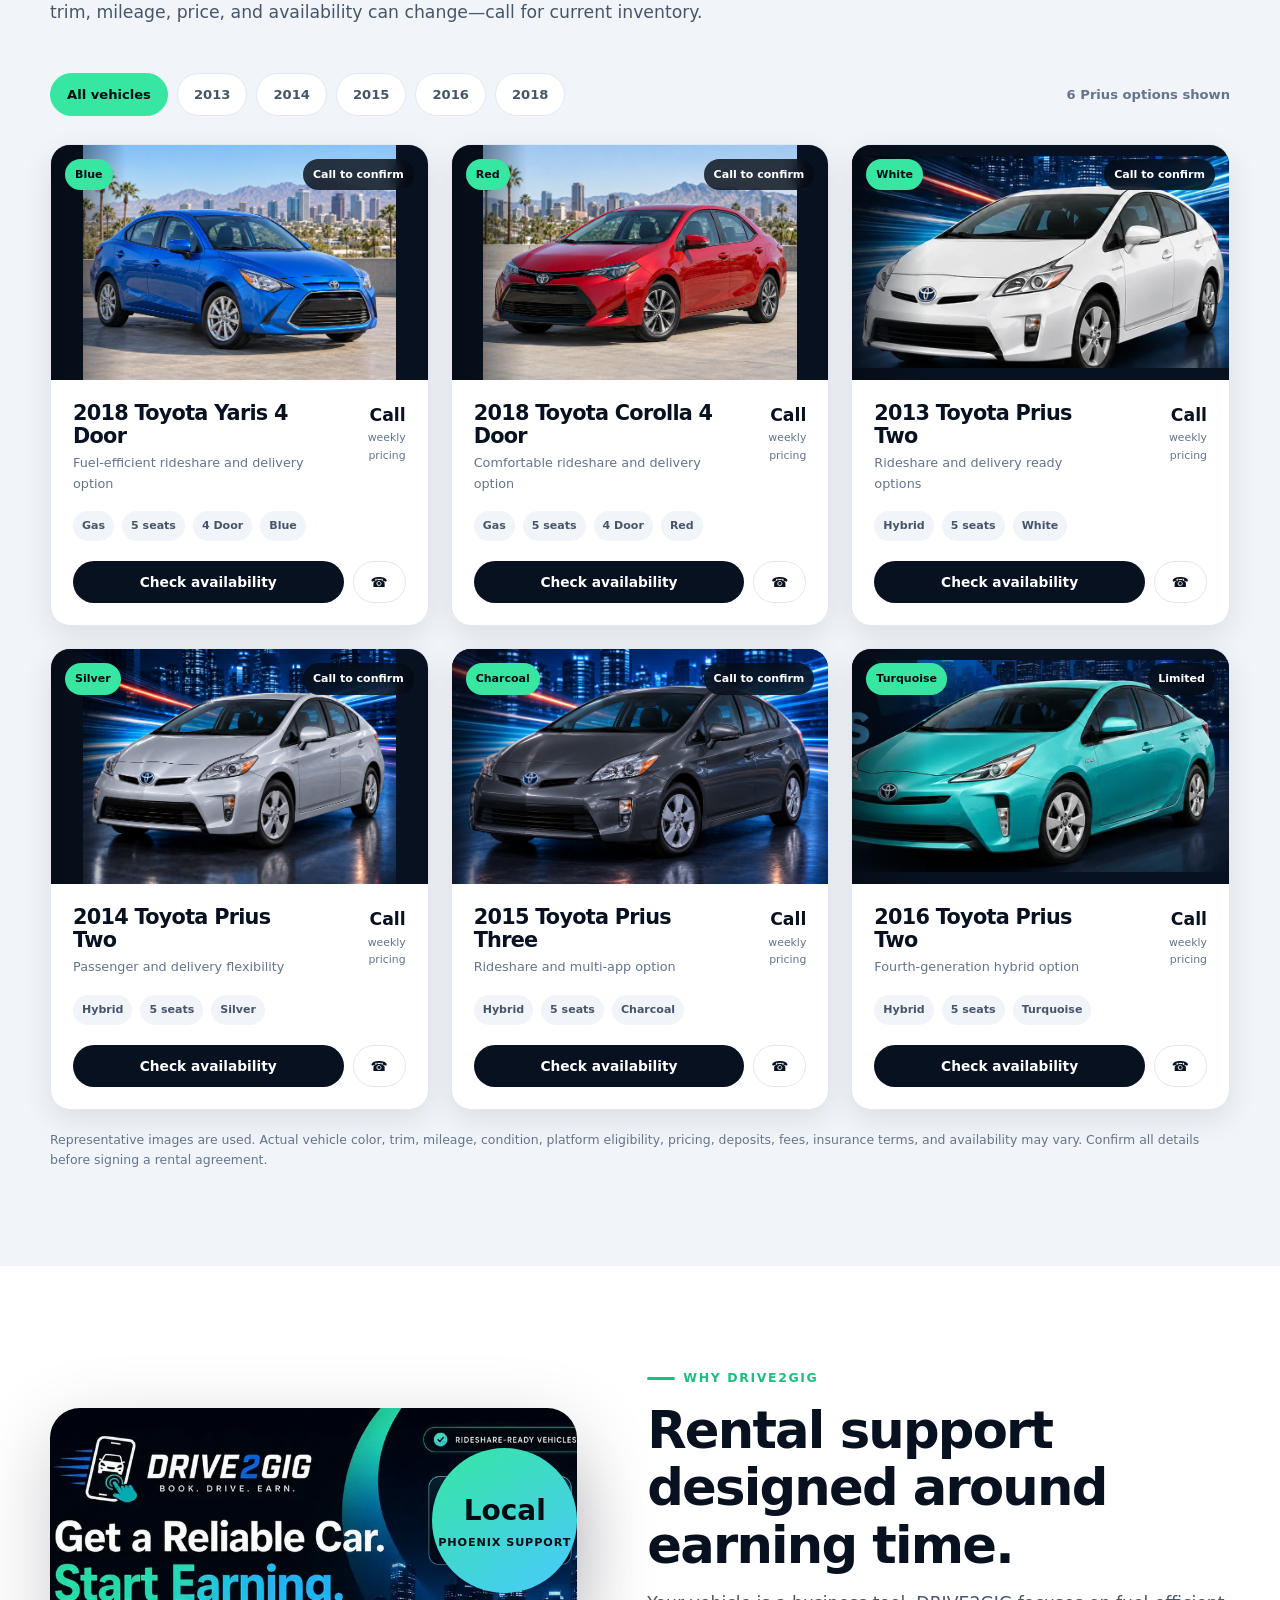
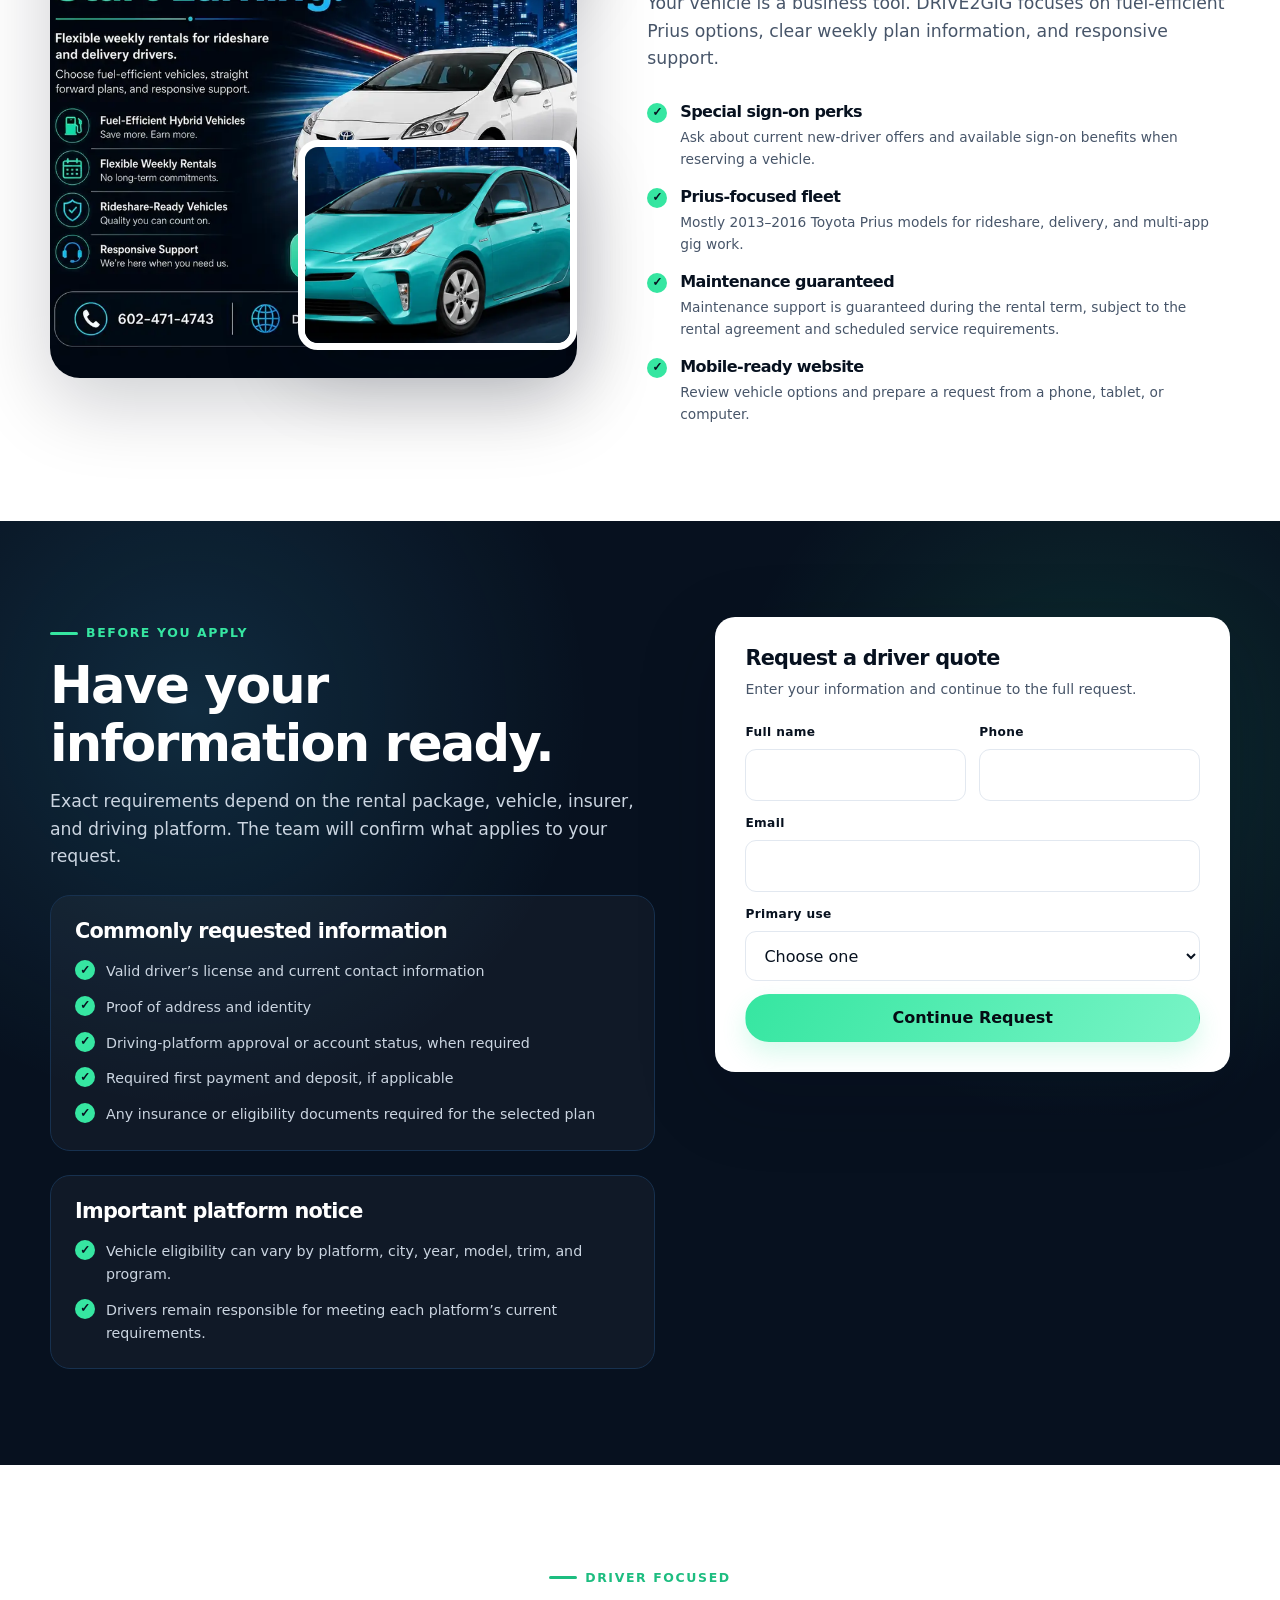
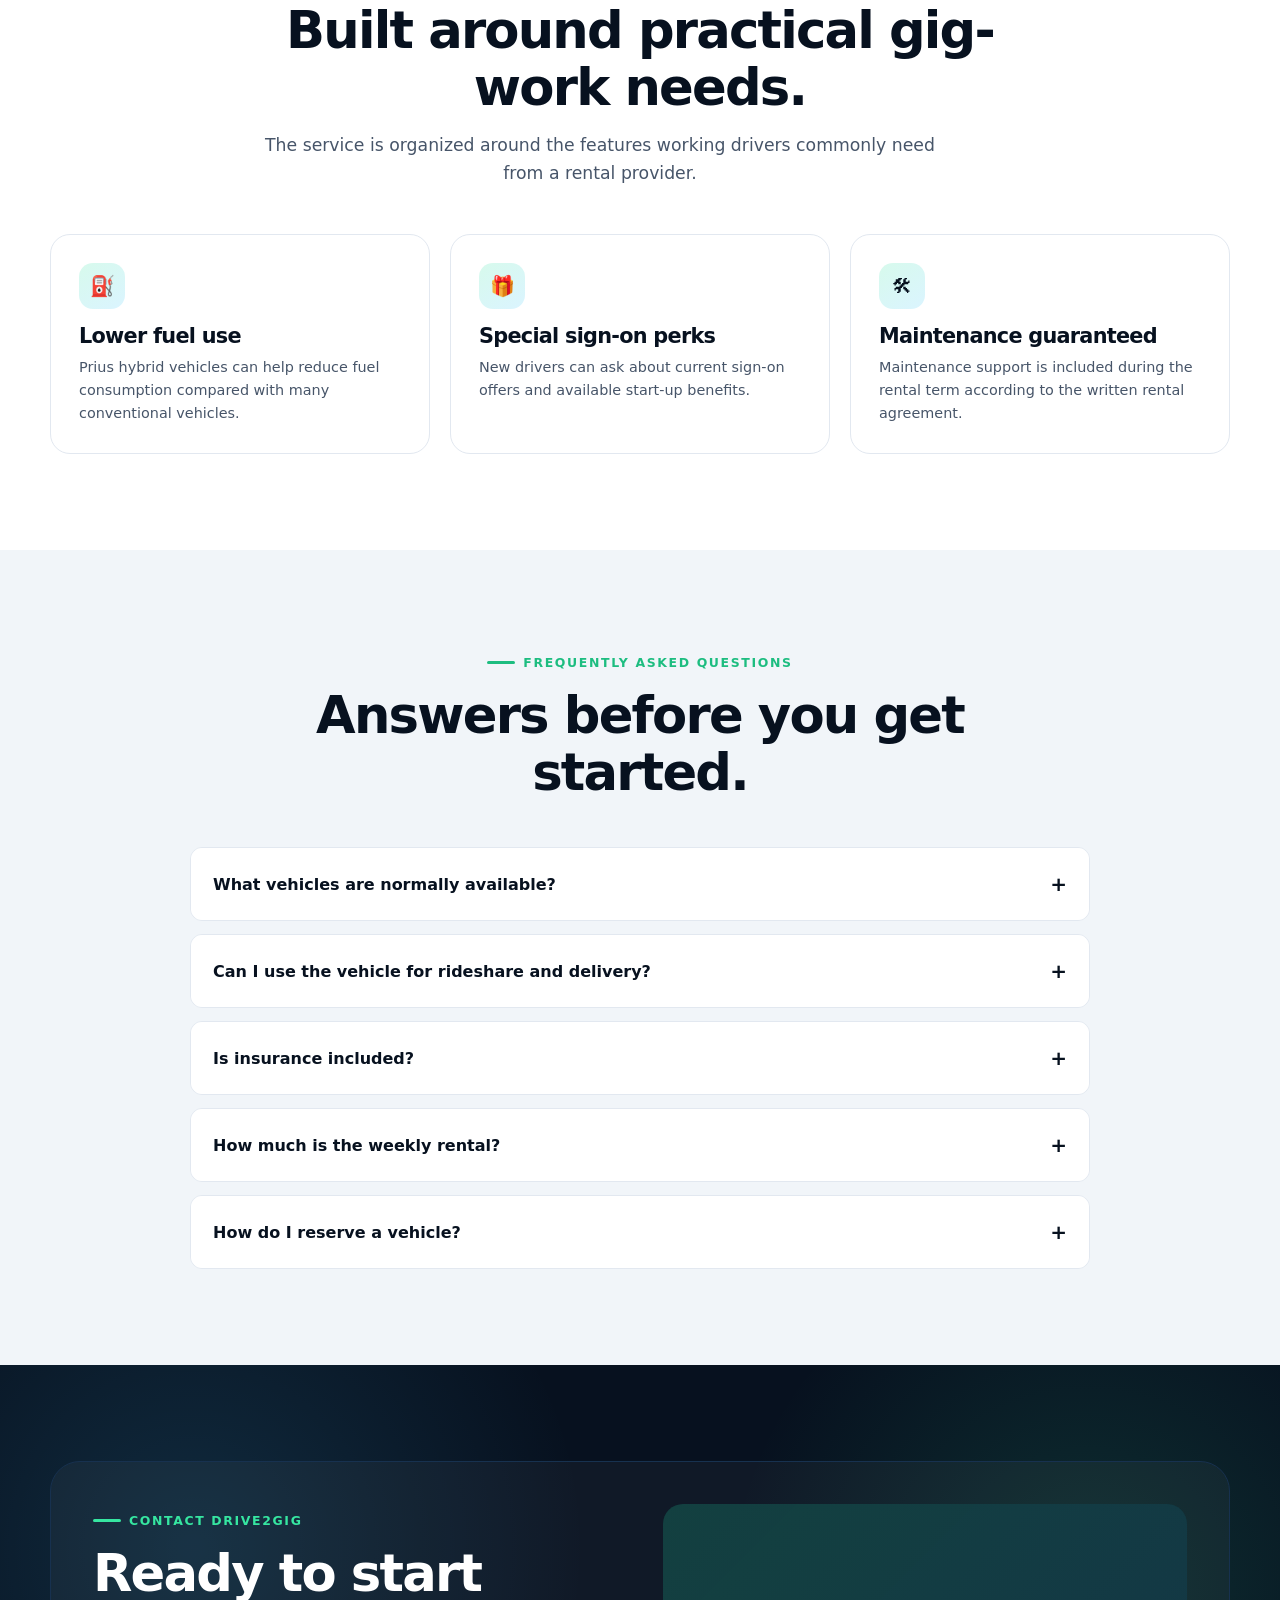
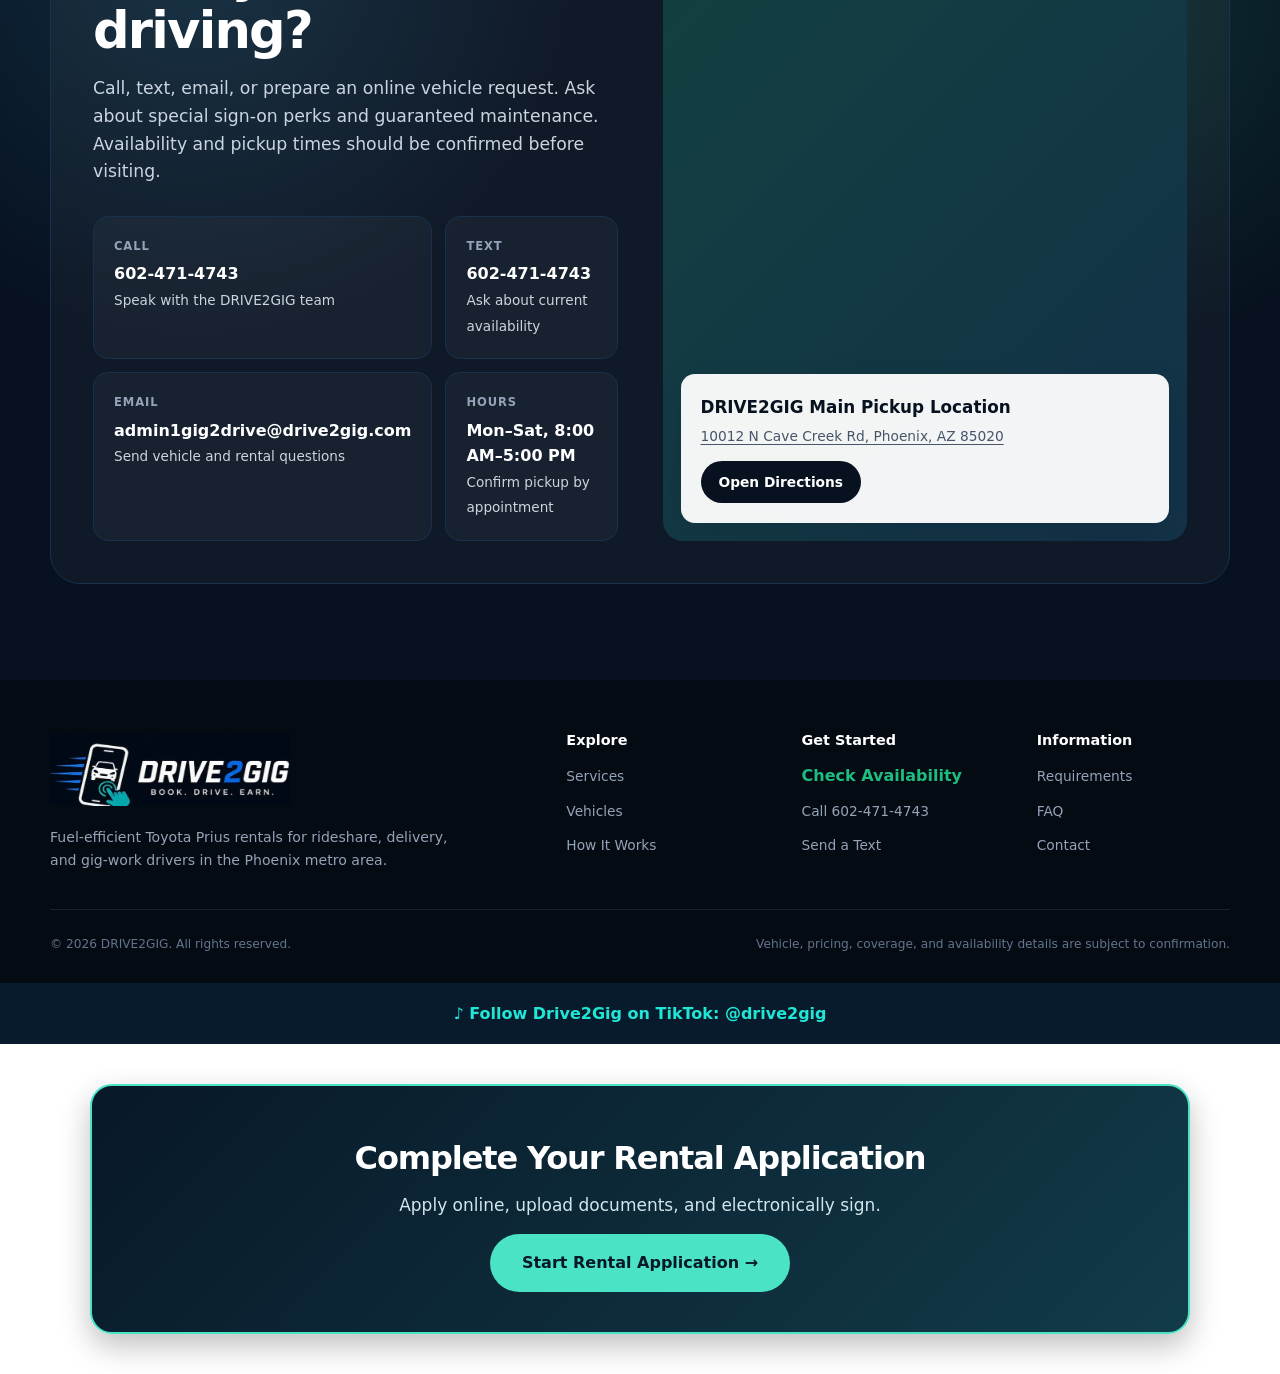
==== commit cf38b22b: "Add Drive2Gig rental application section Added a new section for the Drive2Gig rental application wi" ====
--- a/index.html
+++ b/index.html
@@ -209,6 +209,38 @@
       <div class="trust-item"><span class="icon-box">💬</span><div><strong>Call and text support</strong><small>Responsive local assistance</small></div></div>
     </div></div>
 
+<!-- Drive2Gig Rental Application Tile -->
+<section style="padding:30px 20px;text-align:center;">
+  <a href="/application/"
+     style="display:block;
+            max-width:1100px;
+            margin:auto;
+            padding:30px 20px;
+            background:linear-gradient(135deg,#081828,#123b49);
+            border:2px solid #4be3c5;
+            border-radius:22px;
+            text-decoration:none;
+            box-shadow:0 12px 30px rgba(0,0,0,.15);">
+
+    <h2 style="color:white;font-size:30px;margin:0 0 10px;">
+      Ready to Start Driving?
+    </h2>
+
+    <p style="color:#d2e6ed;font-size:16px;margin:0 0 20px;">
+      Complete your rental application online.
+    </p>
+
+    <span style="display:inline-block;
+                 background:#4be3c5;
+                 color:#071828;
+                 padding:15px 30px;
+                 border-radius:40px;
+                 font-weight:800;">
+      Start Rental Application →
+    </span>
+  </a>
+</section>
+
     <section class="section" id="promotions"><div class="container">
       <div class="section-heading center reveal"><span class="eyebrow">DRIVE2GIG advertising</span><h2>Book. Drive. Earn.</h2><p class="lead">Explore our current rideshare and delivery rental promotions. Select an ad to view it full size.</p></div>
       <div class="promo-grid">
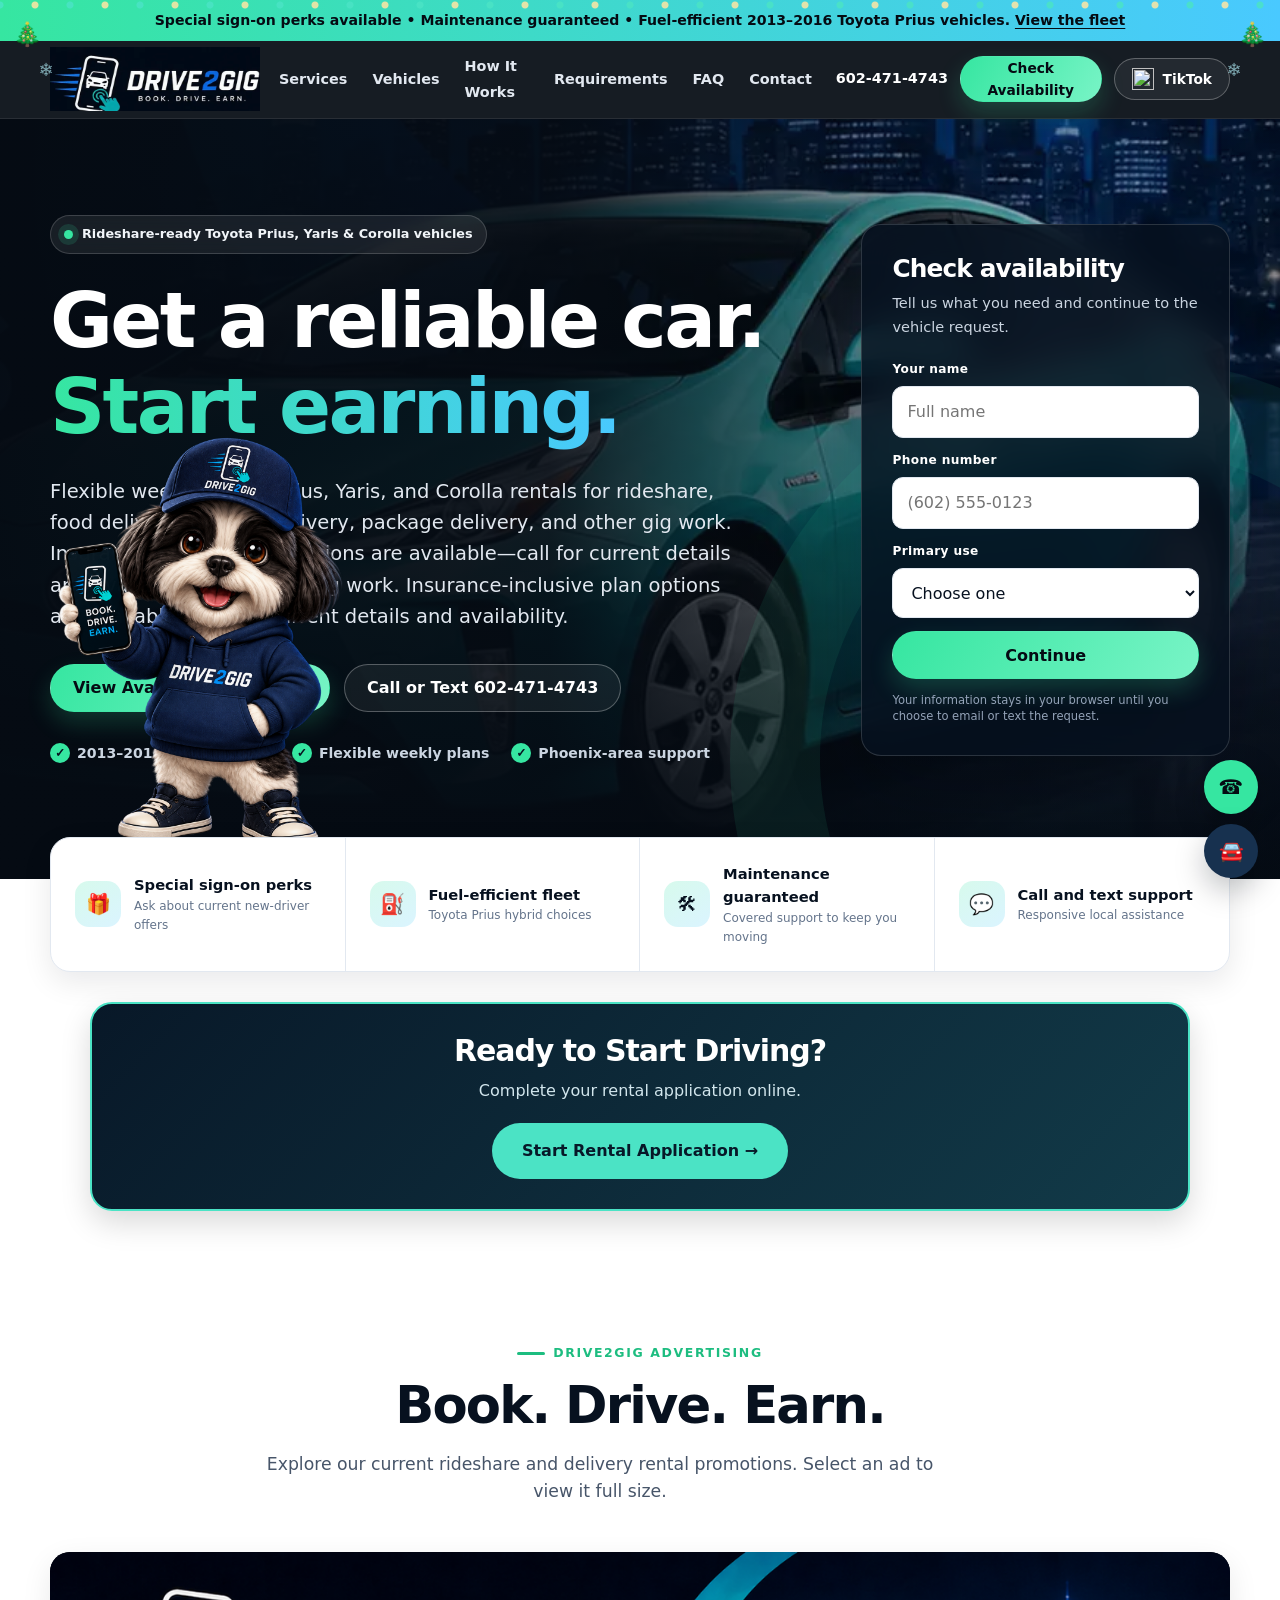
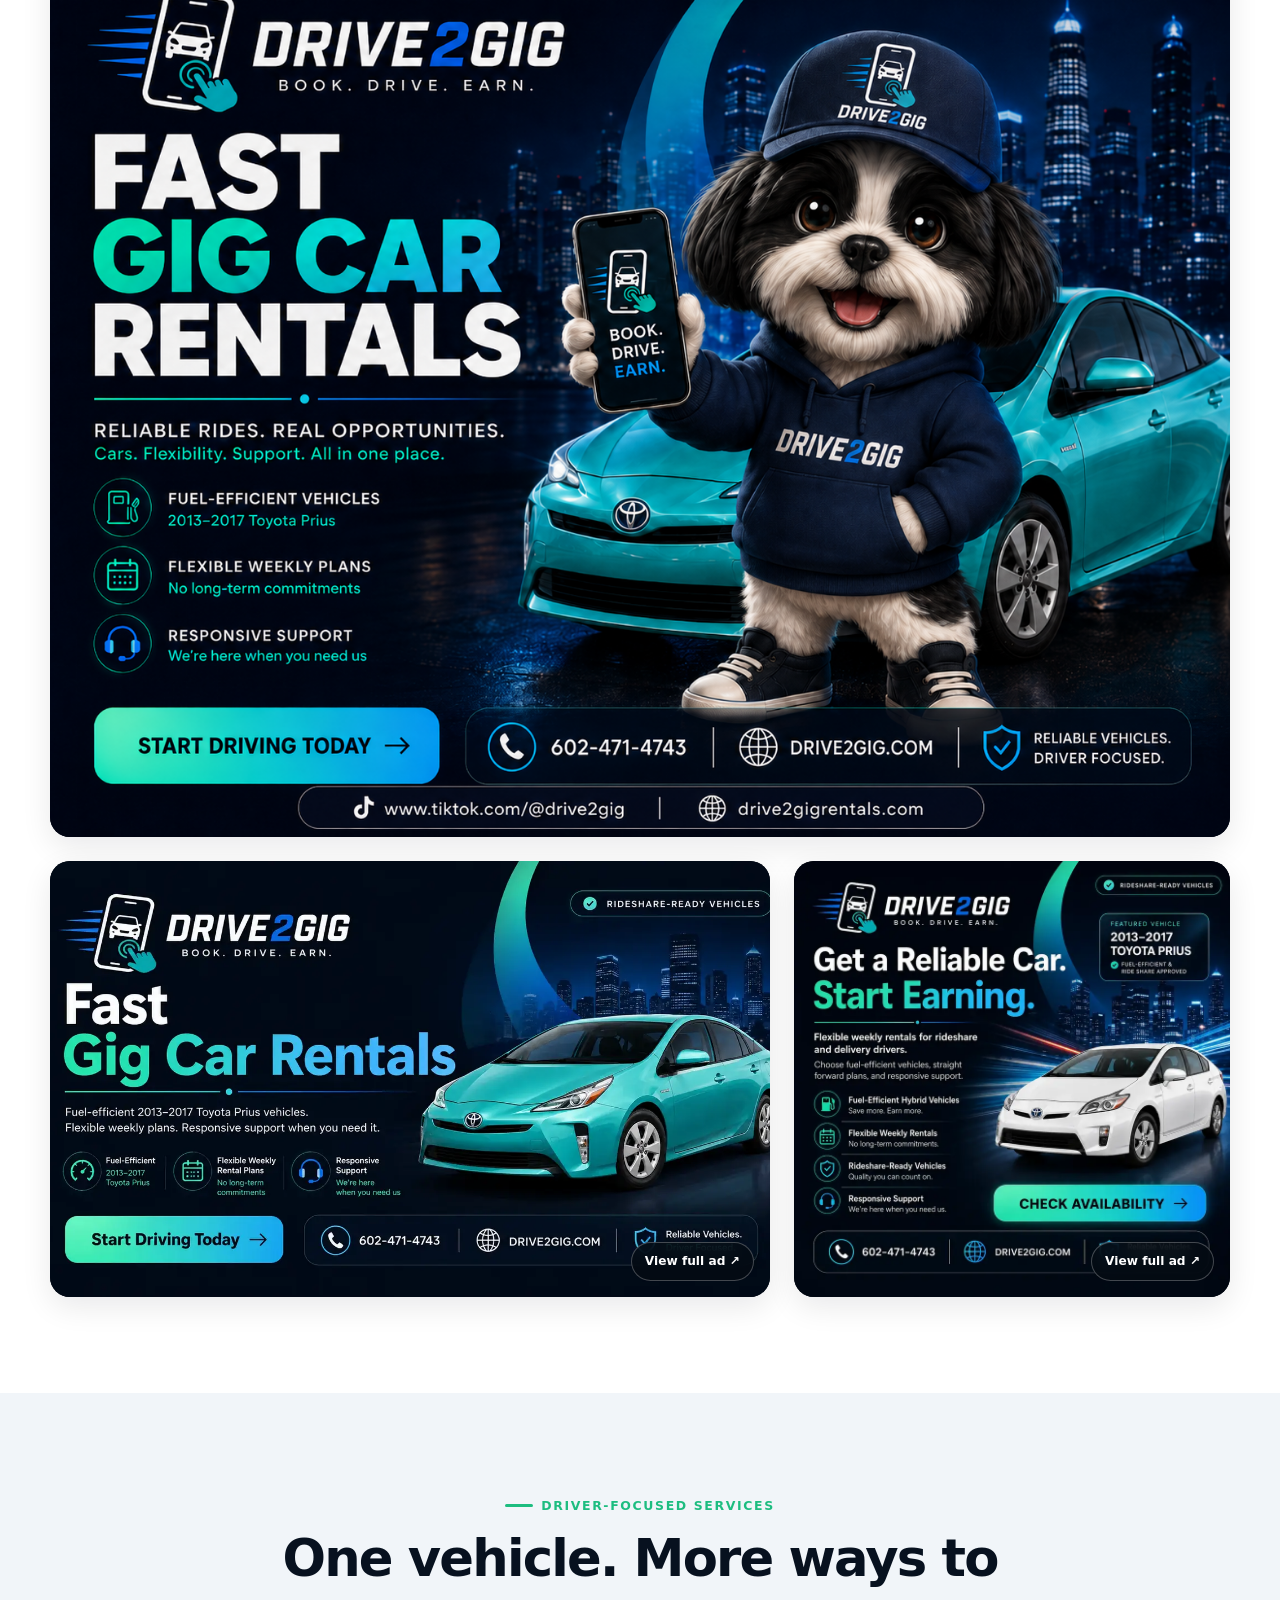
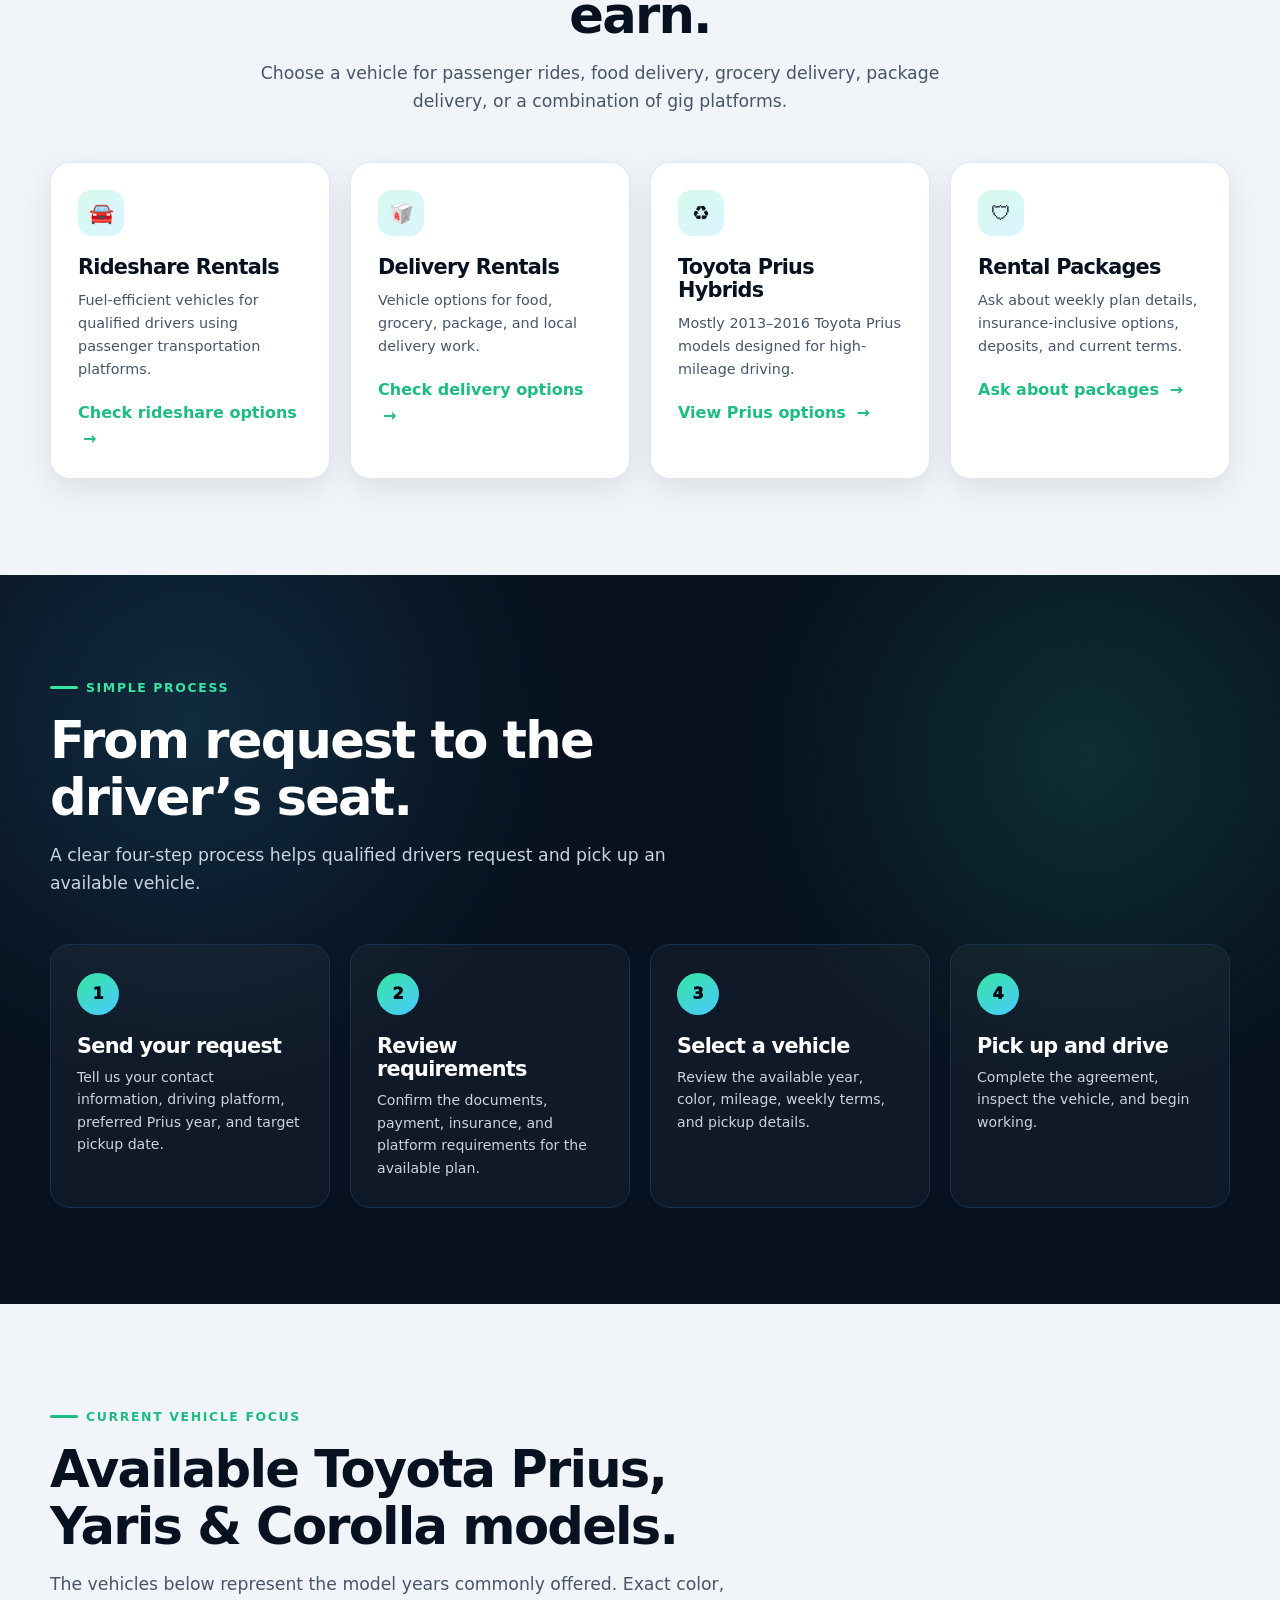
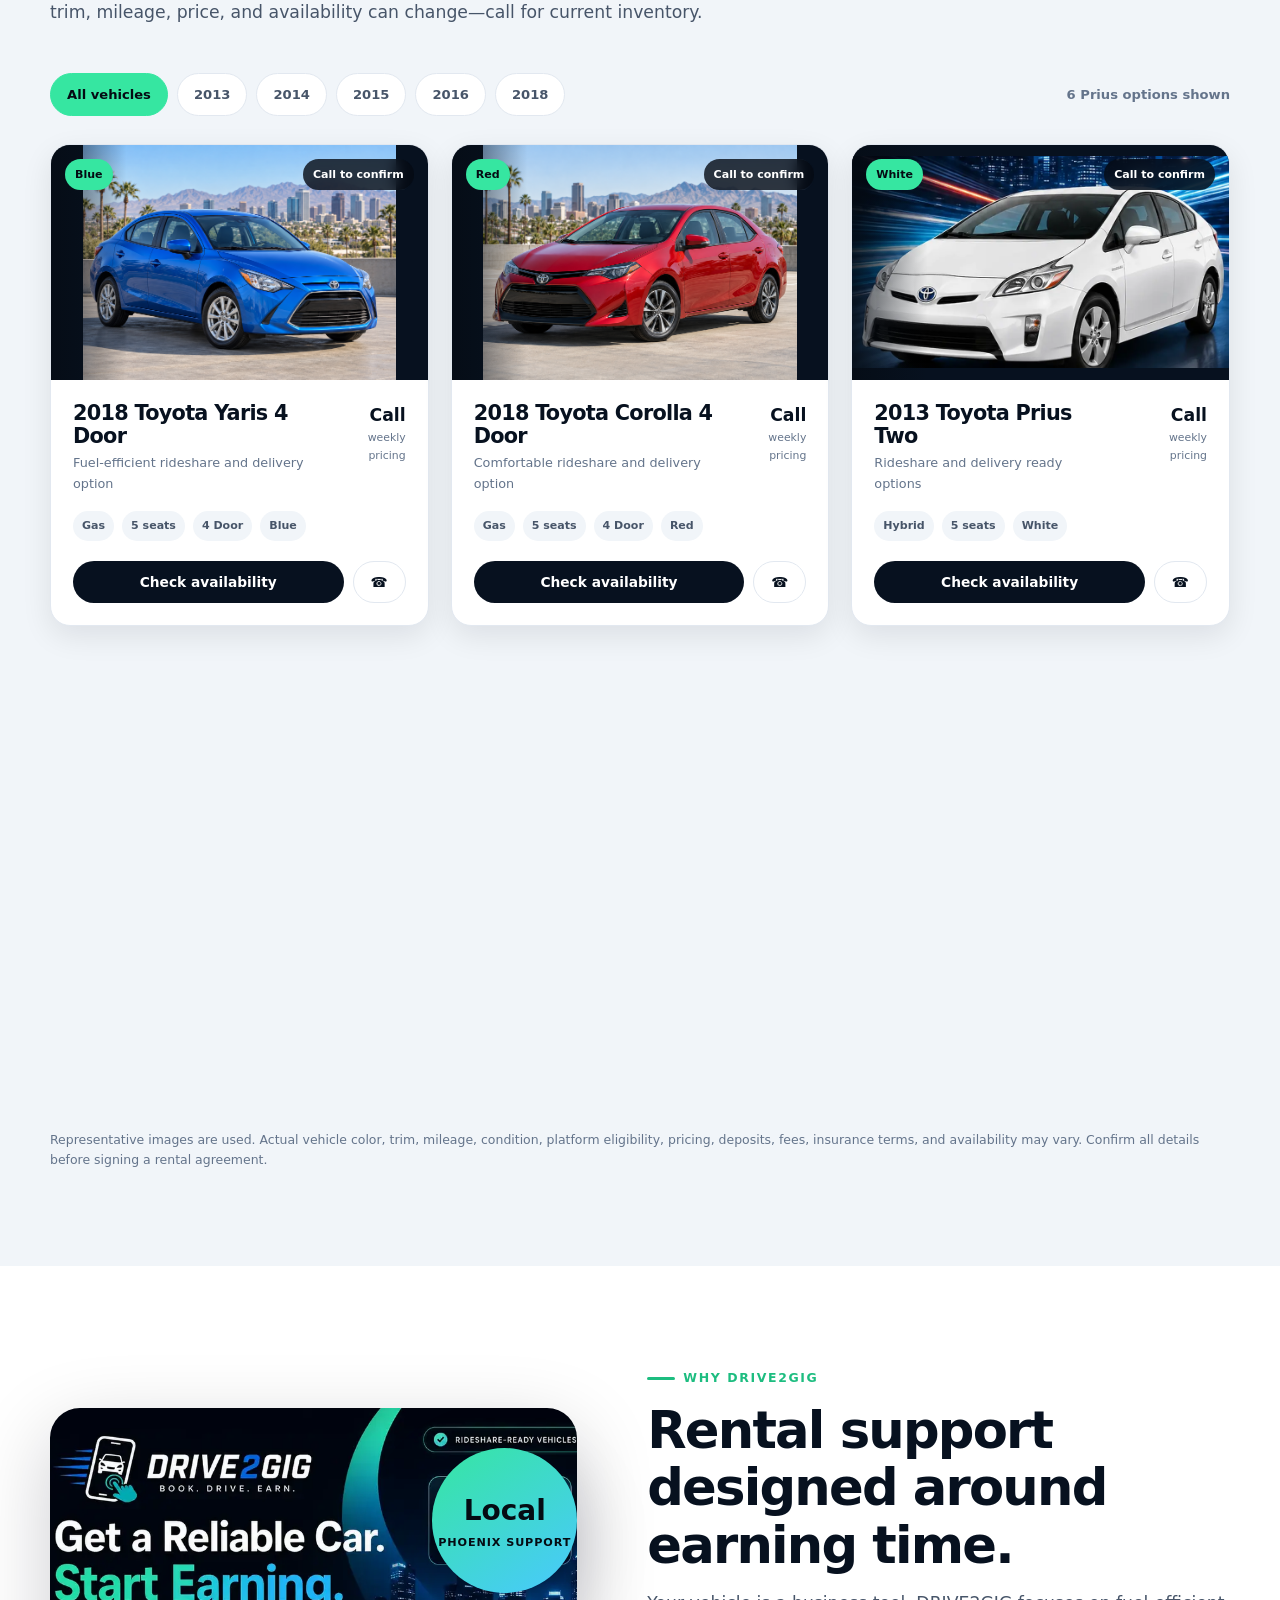
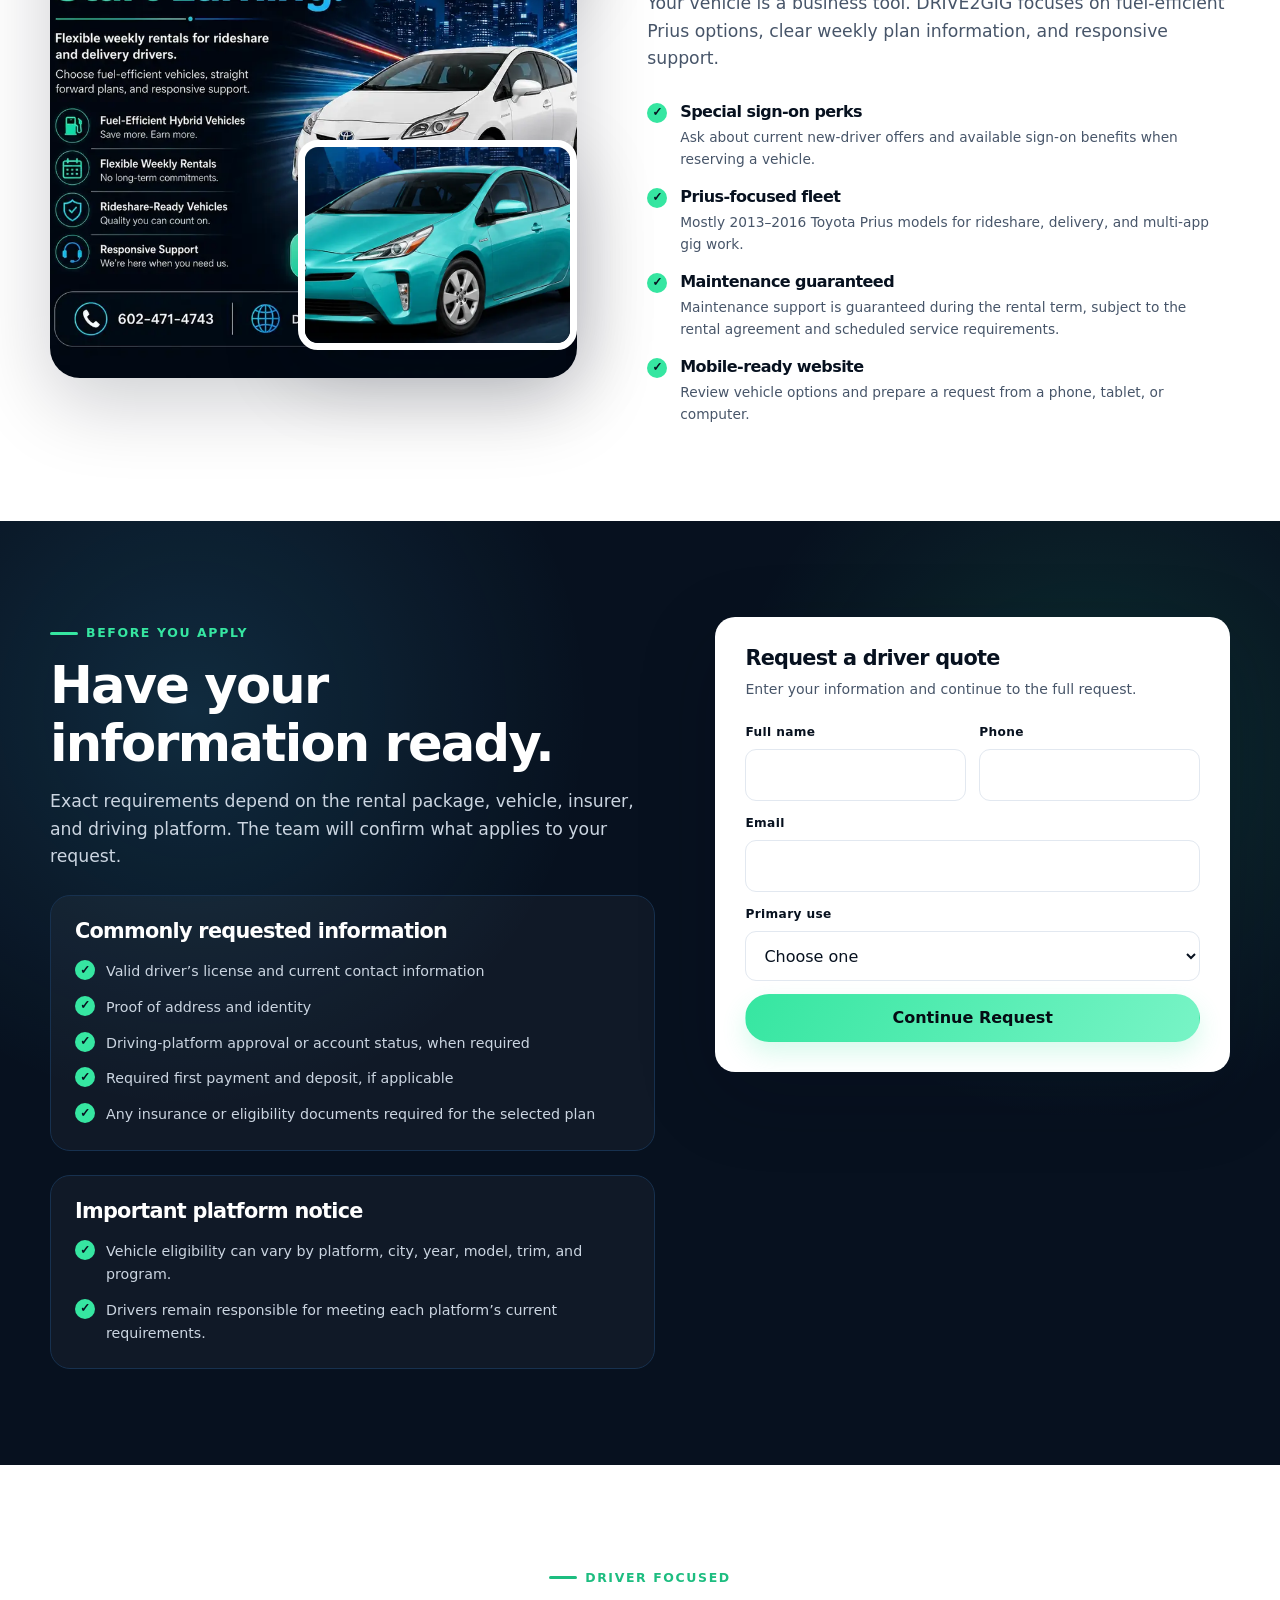
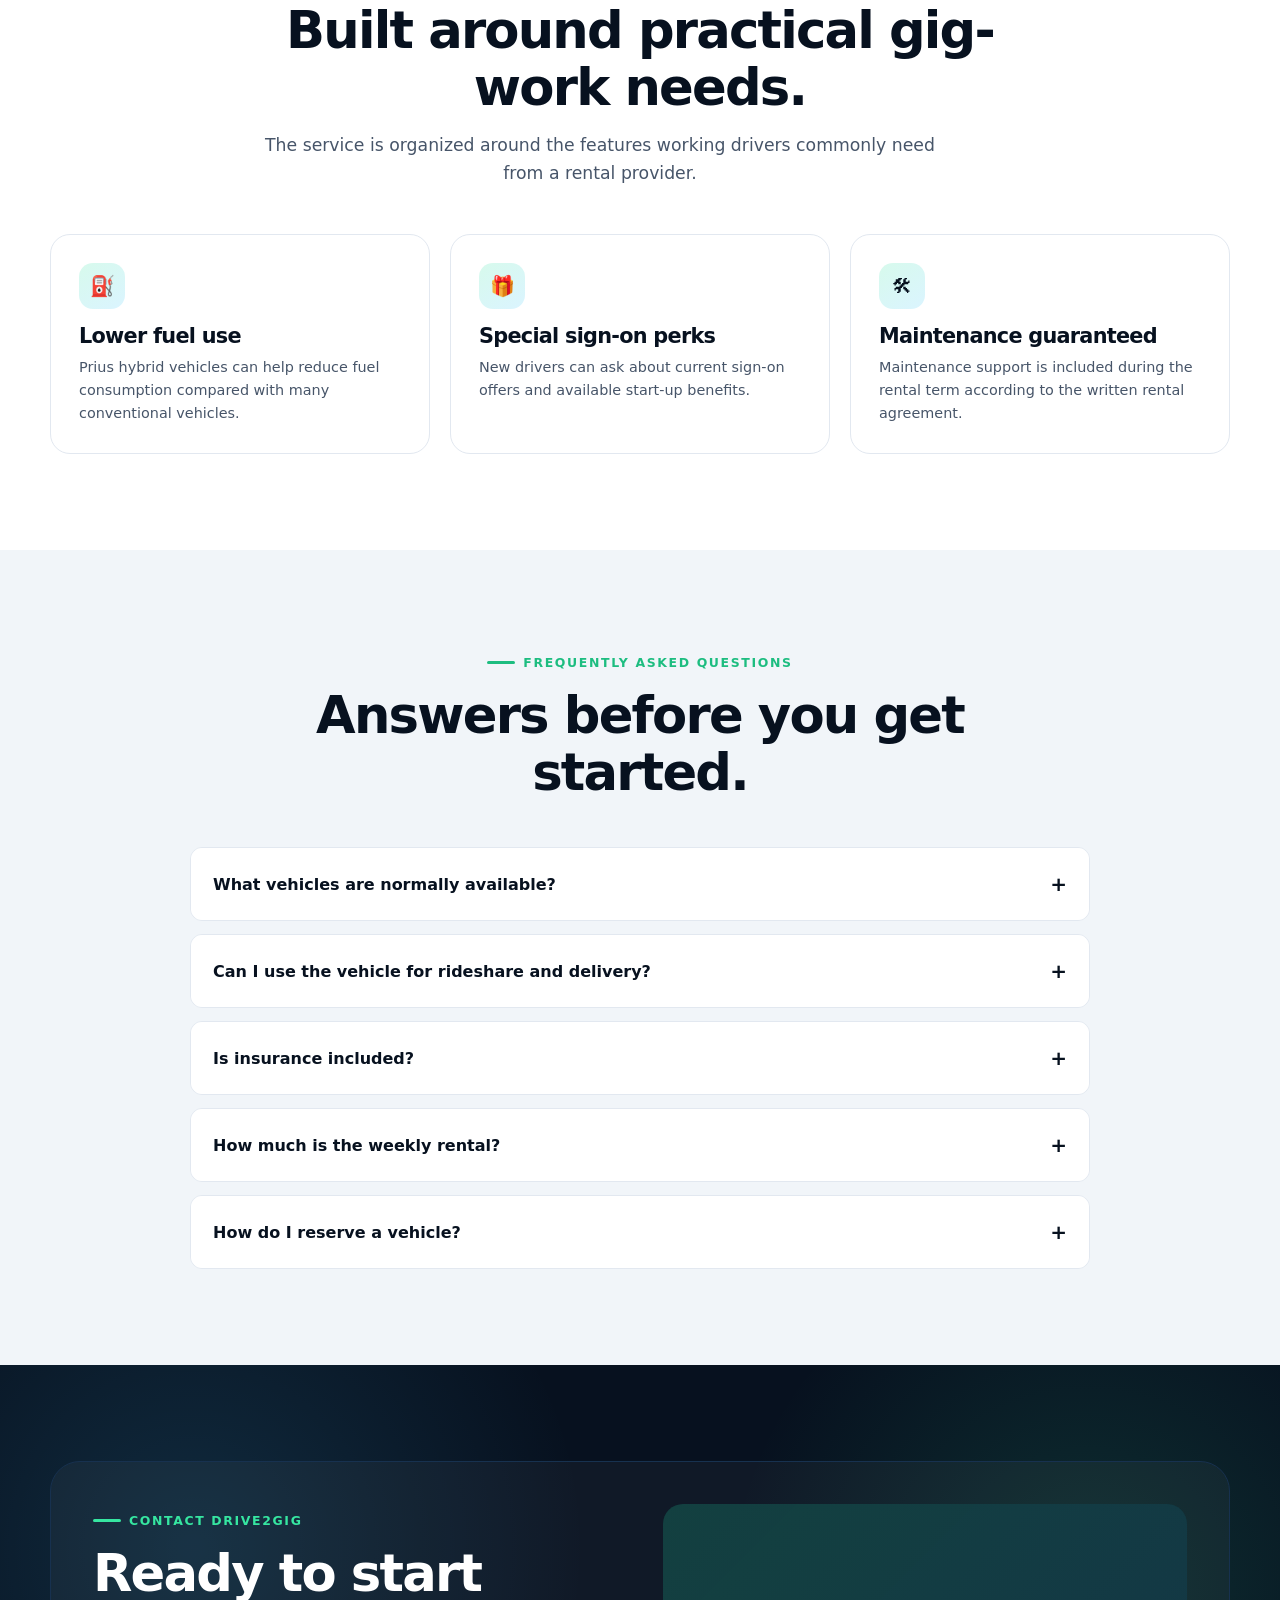
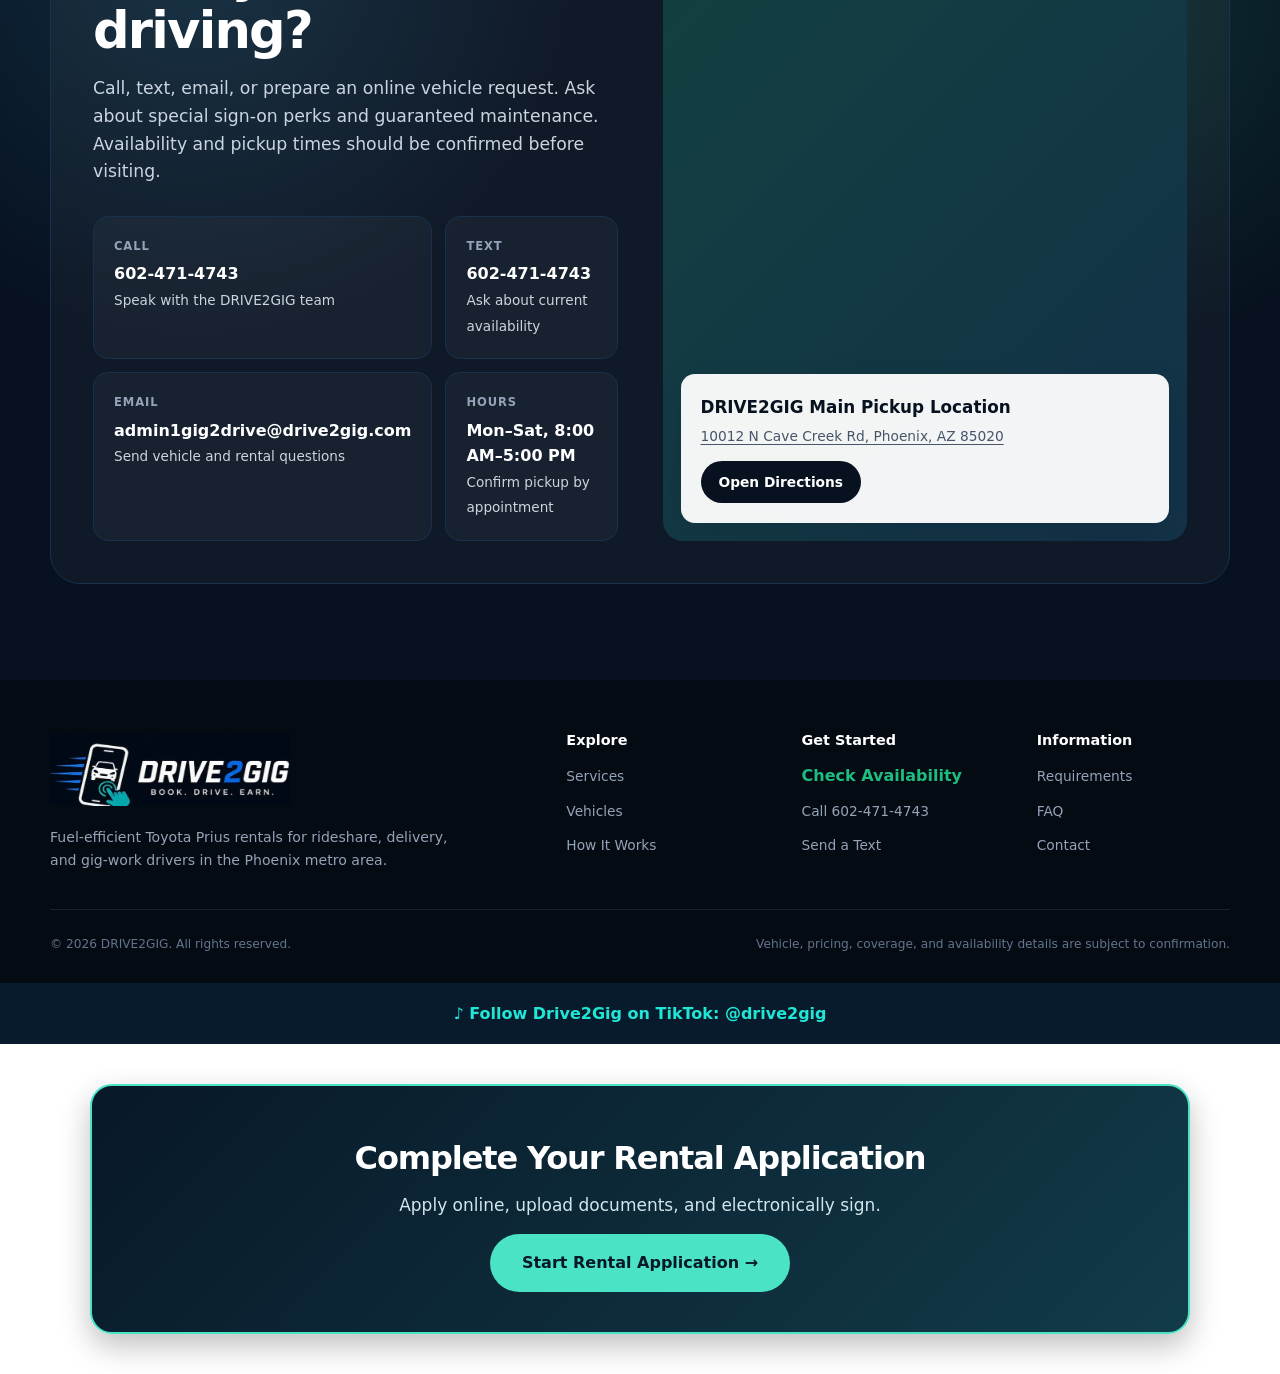
==== commit 878a0ed9: "Implement Christmas decorations in index.html Added Christmas decorations with lights and snowflakes" ====
--- a/index.html
+++ b/index.html
@@ -562,5 +562,80 @@
 }
 </style>
 
+
+<!-- START DRIVE2GIG CHRISTMAS DECORATIONS -->
+<style>
+#d2g-christmas {
+  position: fixed;
+  inset: 0;
+  pointer-events: none;
+  z-index: 9999;
+  overflow: hidden;
+}
+
+/* Small Christmas lights */
+#d2g-christmas .lights {
+  position: absolute;
+  top: 0;
+  left: 0;
+  right: 0;
+  height: 10px;
+  background:
+    radial-gradient(circle, #ffe5a4 0 3px, transparent 4px)
+      0 0 / 70px 10px repeat-x,
+    radial-gradient(circle, #4be3c5 0 3px, transparent 4px)
+      35px 0 / 70px 10px repeat-x;
+  opacity: 0.85;
+}
+
+/* Corner decorations */
+#d2g-christmas .corner {
+  position: absolute;
+  top: 16px;
+  font-size: 23px;
+  opacity: 0.85;
+}
+#d2g-christmas .left { left: 13px; }
+#d2g-christmas .right { right: 13px; }
+
+/* Subtle snowflakes */
+#d2g-christmas .flake {
+  position: absolute;
+  top: 56px;
+  font-size: 18px;
+  color: #b7f6ff;
+  opacity: 0.65;
+}
+#d2g-christmas .flake-one { left: 3%; }
+#d2g-christmas .flake-two { right: 3%; }
+
+#d2g-christmas[hidden] {
+  display: none;
+}
+
+@media(max-width:600px) {
+  #d2g-christmas .corner { font-size: 17px; }
+  #d2g-christmas .flake { font-size: 13px; }
+}
+</style>
+
+<div id="d2g-christmas" aria-hidden="true">
+  <div class="lights"></div>
+  <span class="corner left">🎄</span>
+  <span class="corner right">🎄</span>
+  <span class="flake flake-one">❄</span>
+  <span class="flake flake-two">❄</span>
+</div>
+
+<script>
+  // CHANGE true TO false AFTER CHRISTMAS
+  const DRIVE2GIG_CHRISTMAS_DECOR_ON = true;
+
+  document.getElementById(
+    "d2g-christmas"
+  ).hidden = !DRIVE2GIG_CHRISTMAS_DECOR_ON;
+</script>
+<!-- END DRIVE2GIG CHRISTMAS DECORATIONS -->
+
 </body>
 </html>
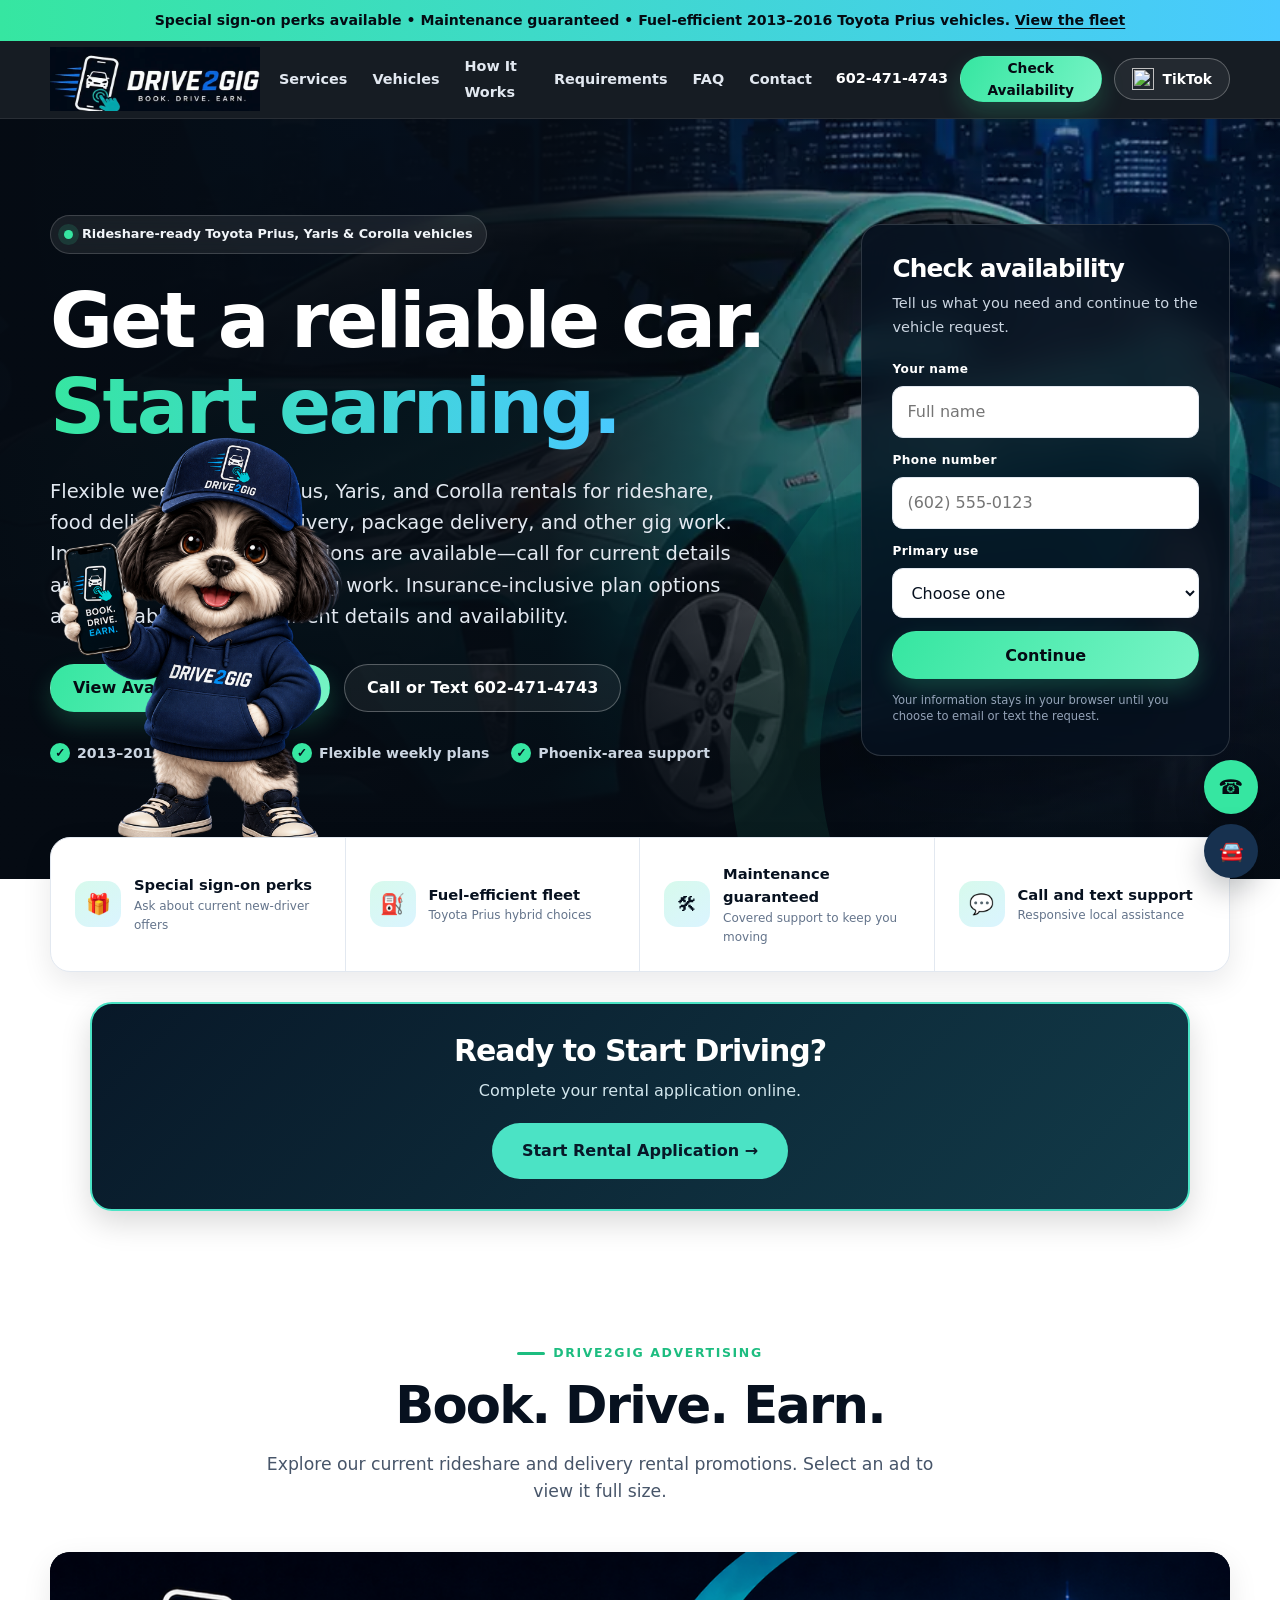
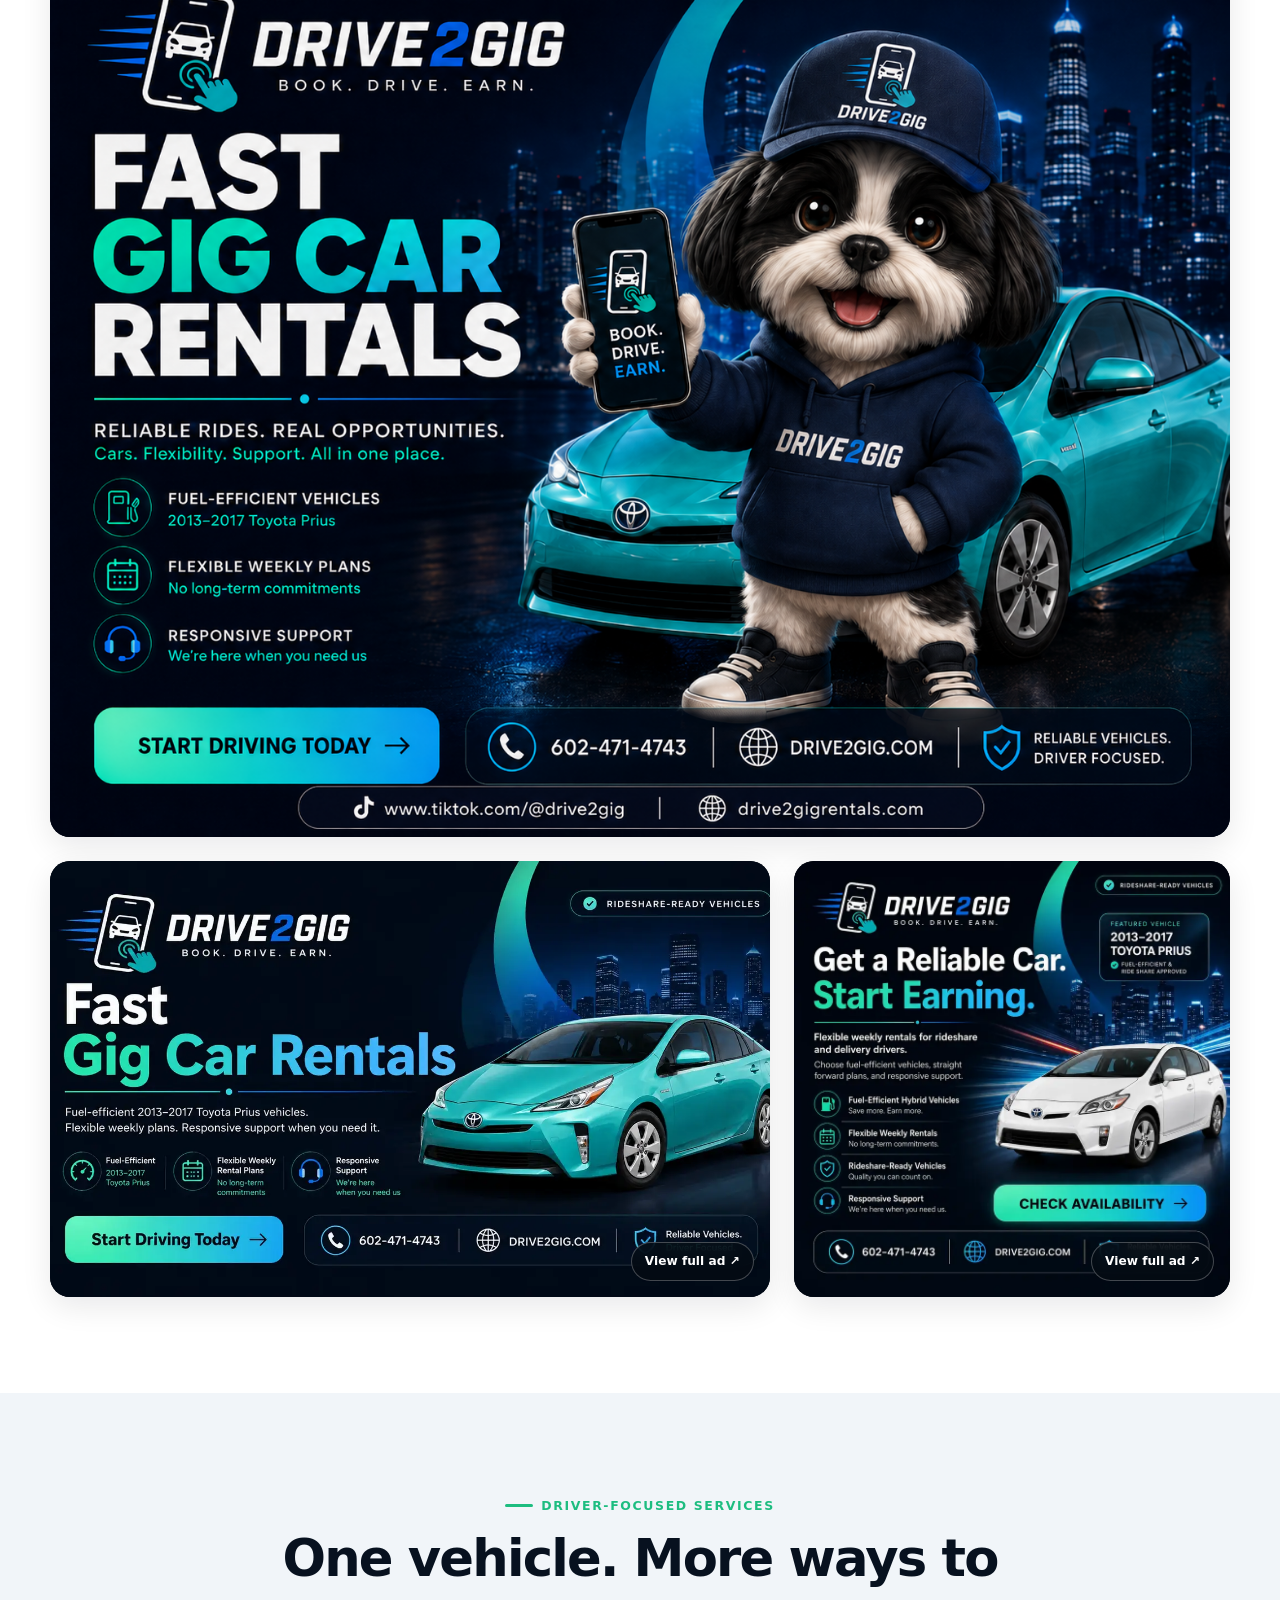
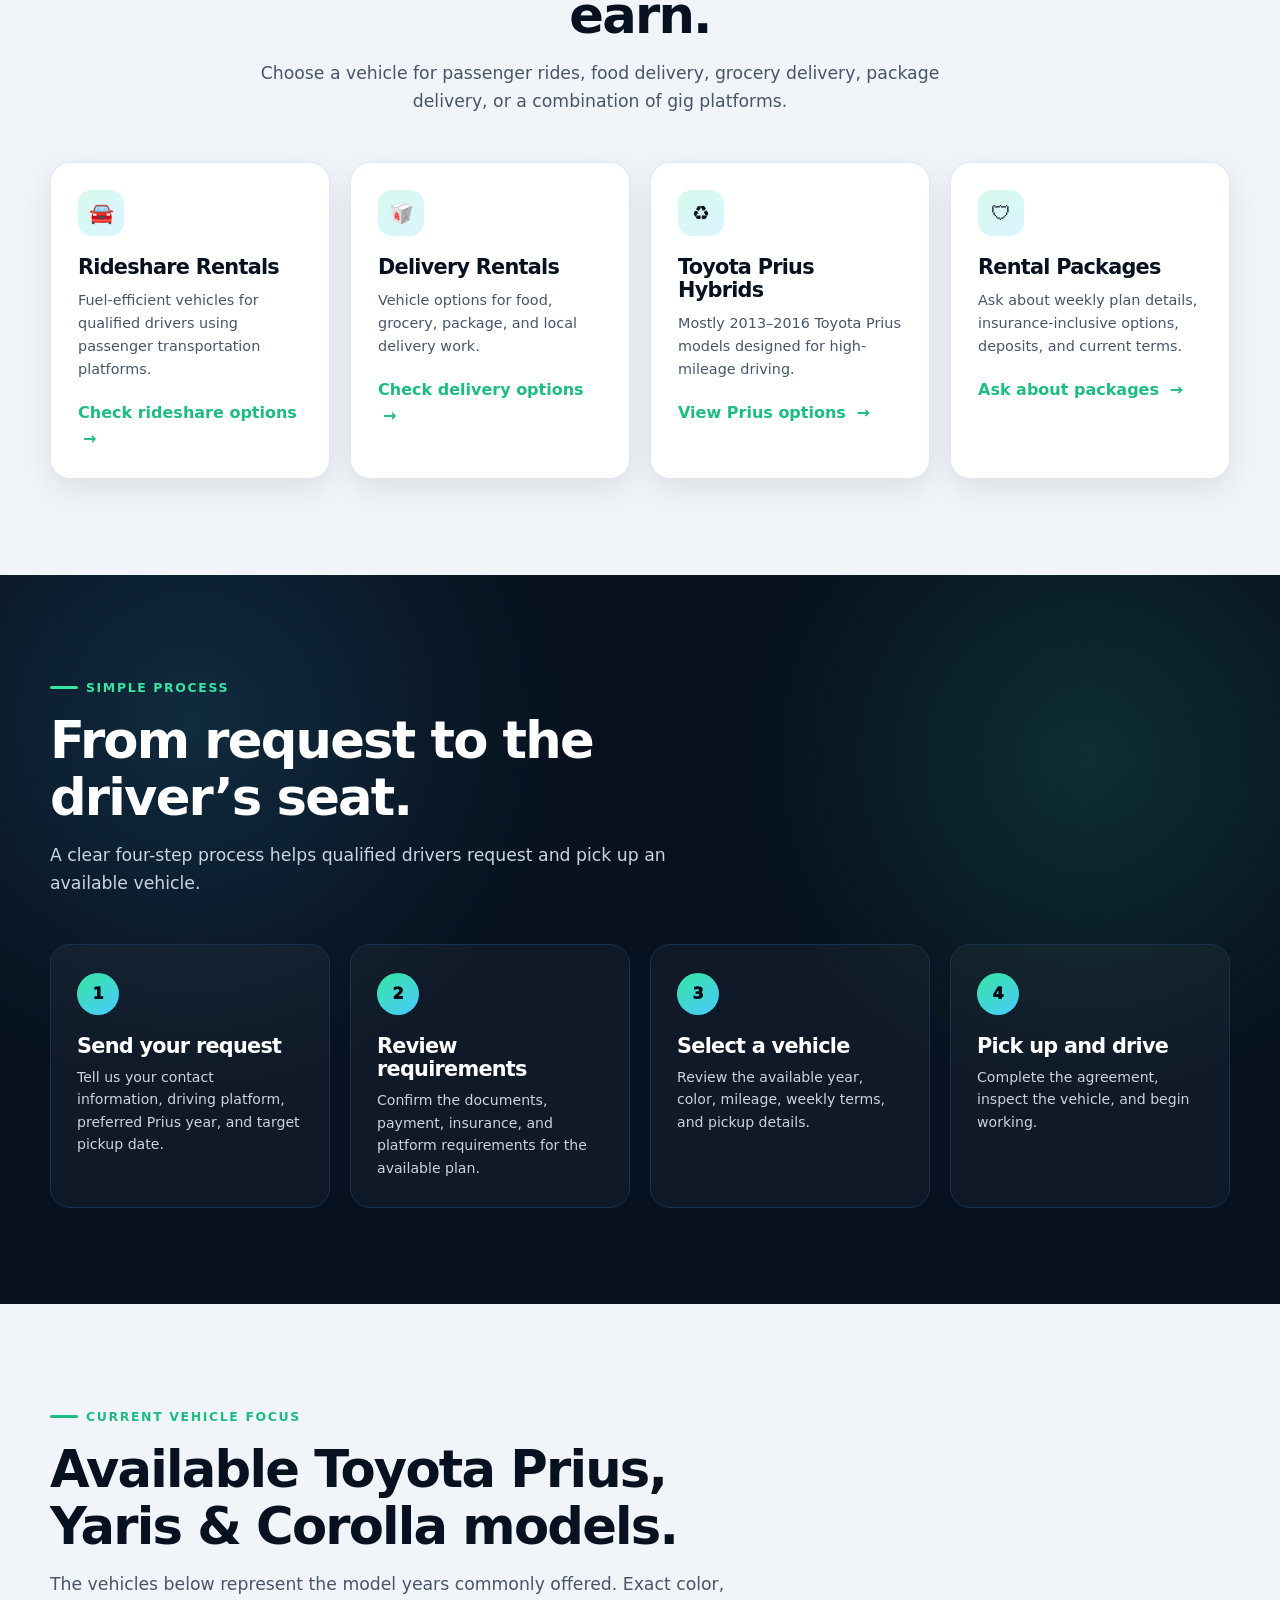
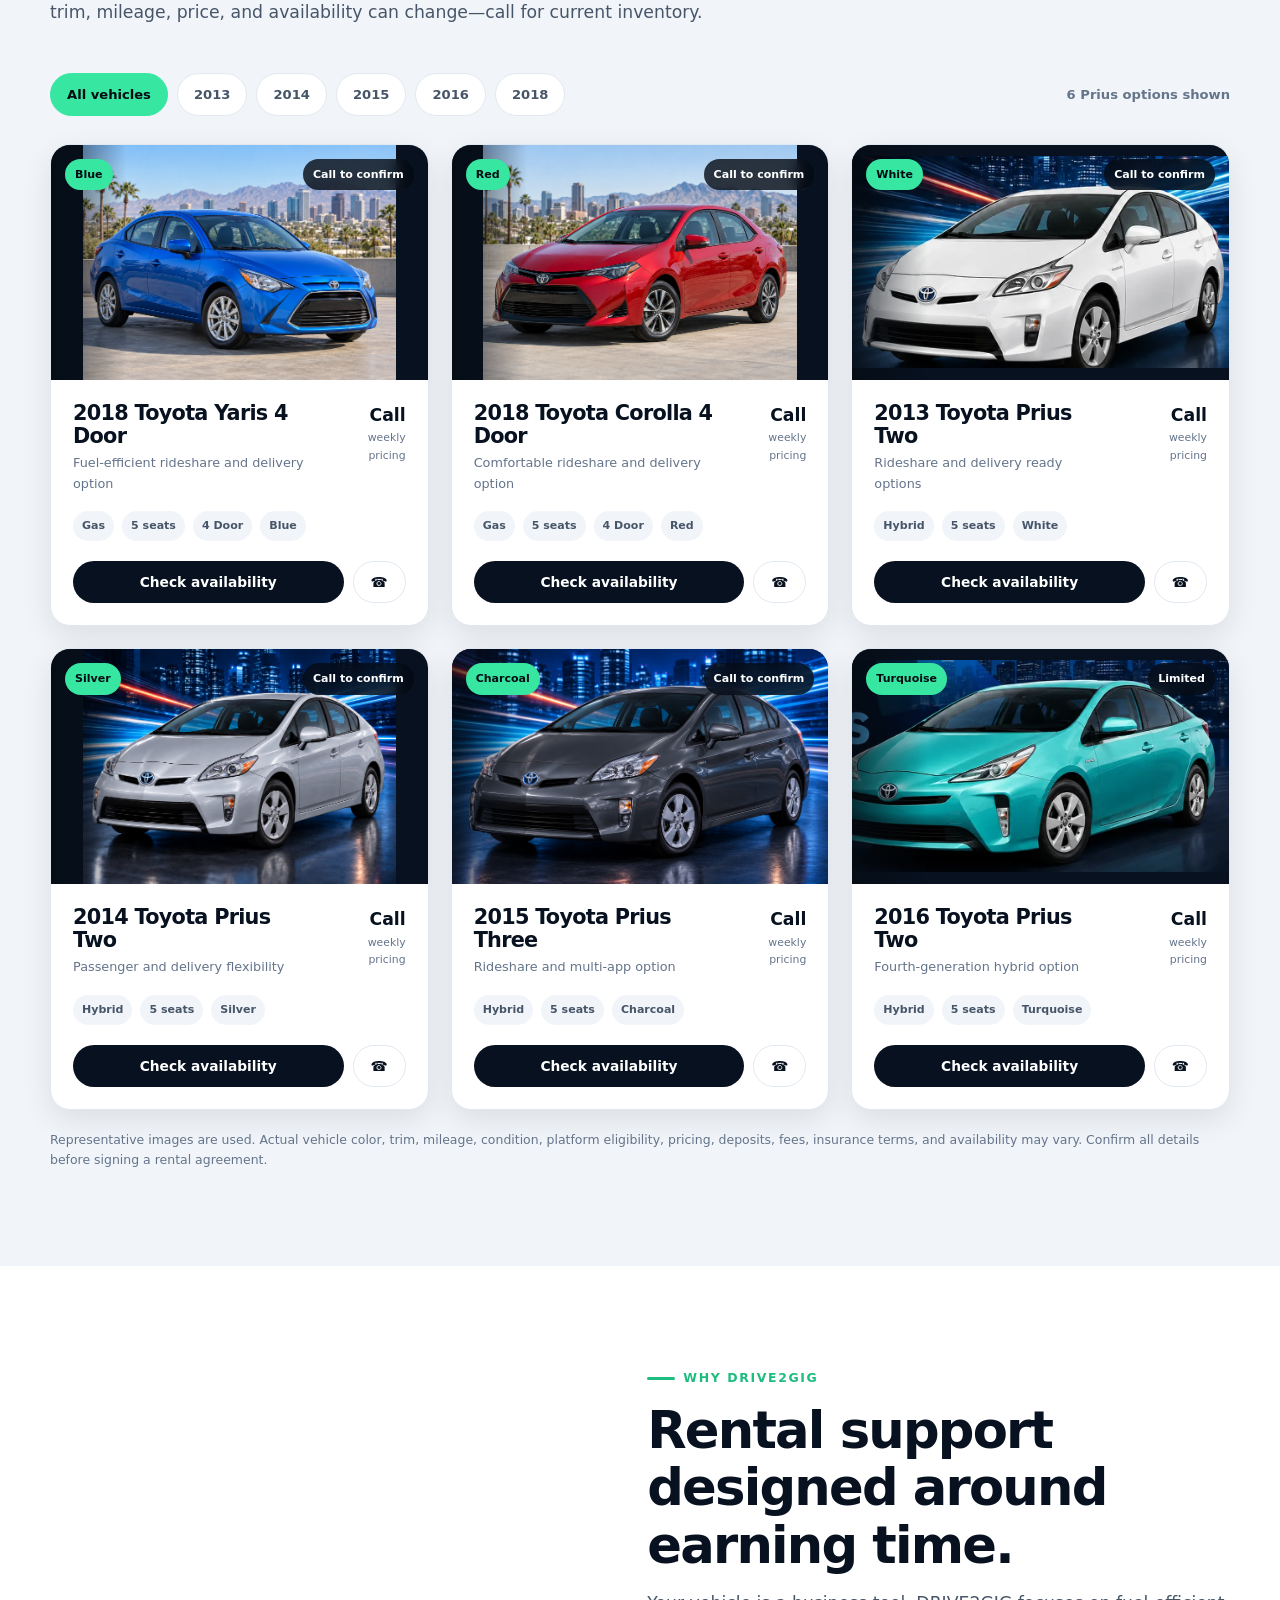
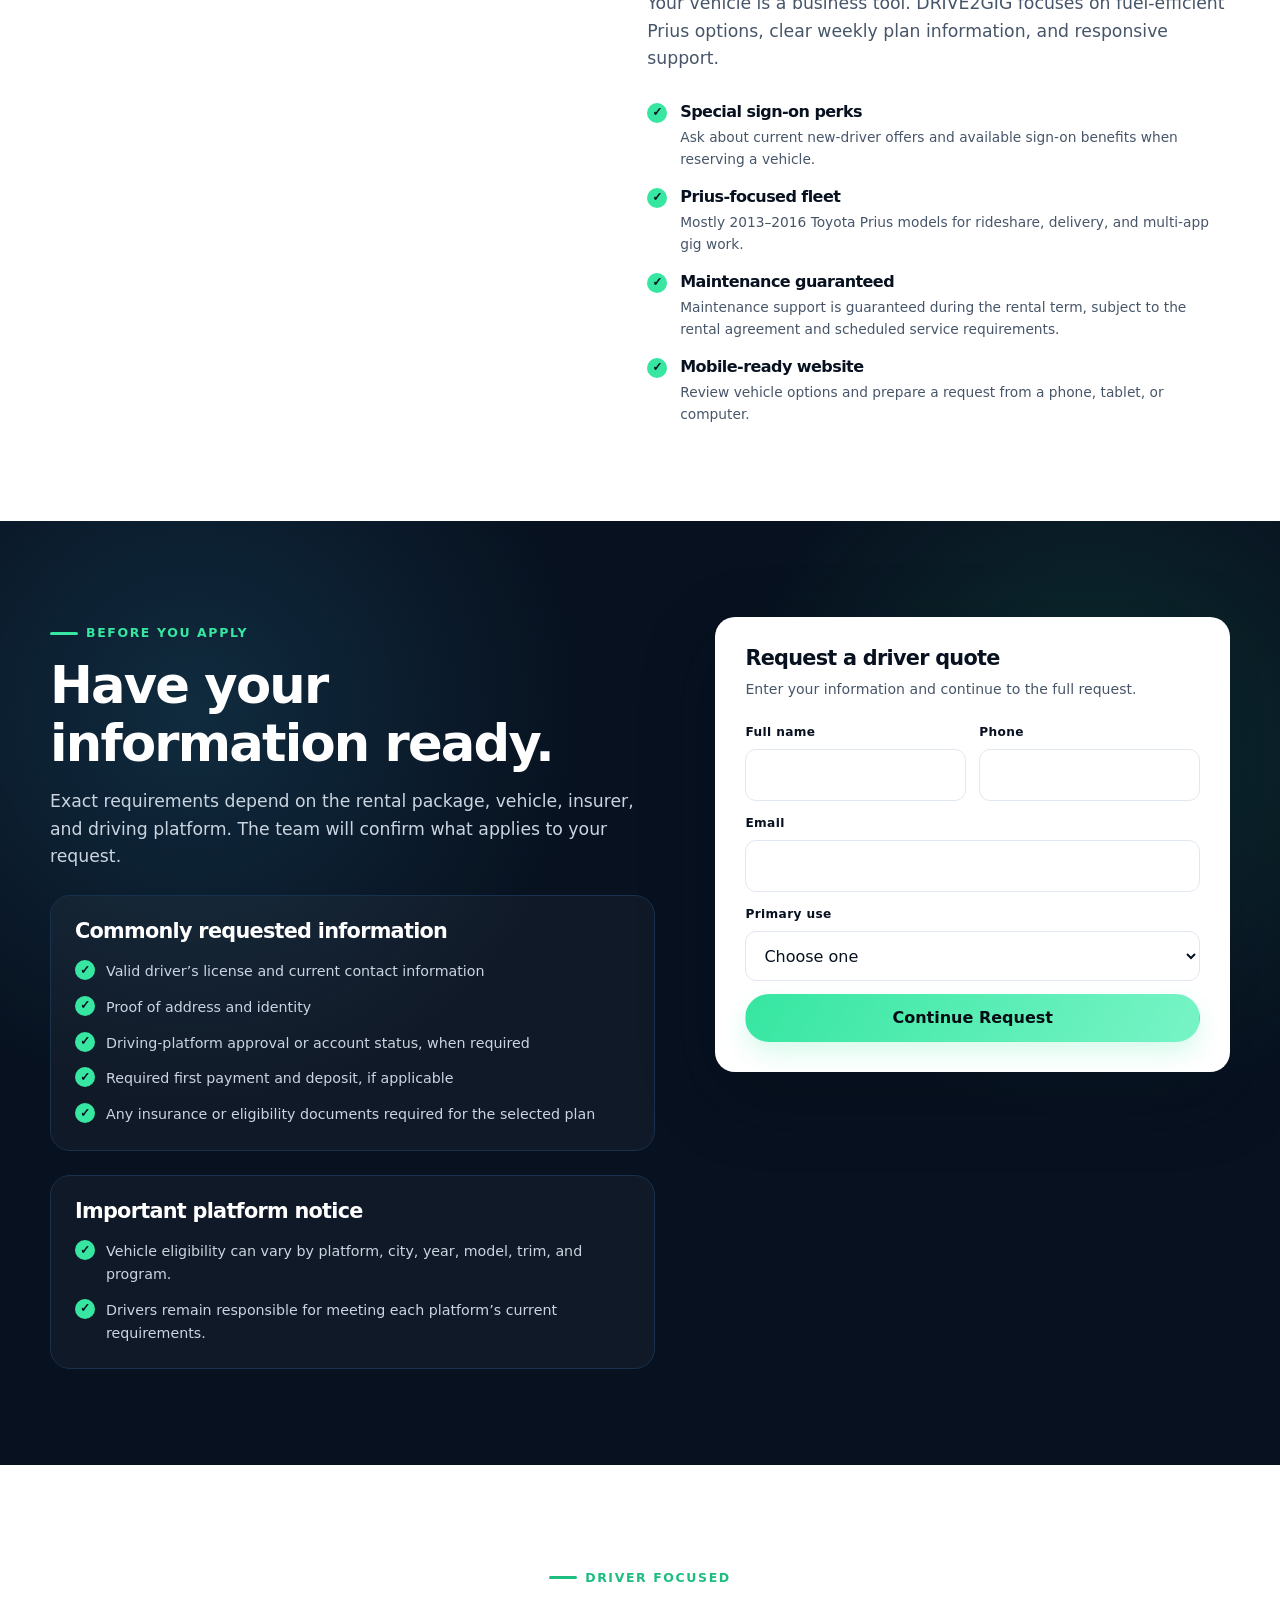
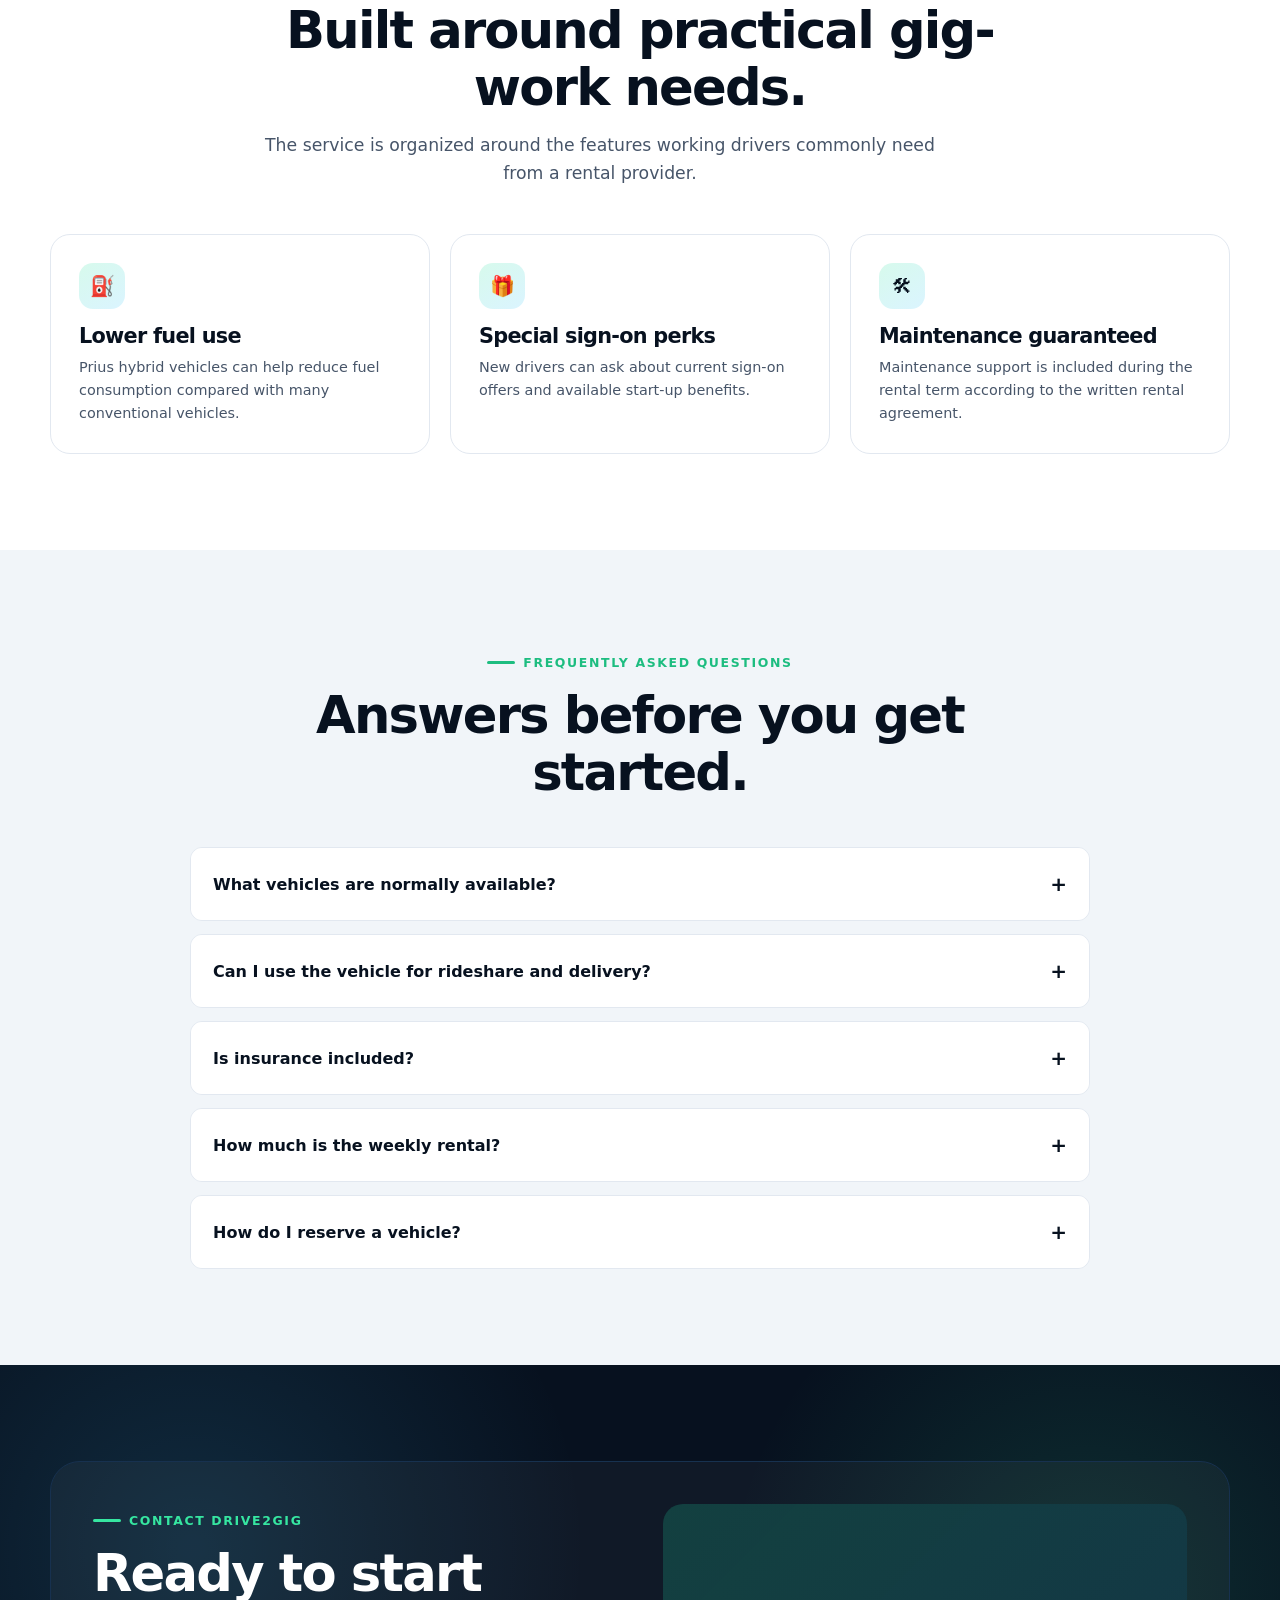
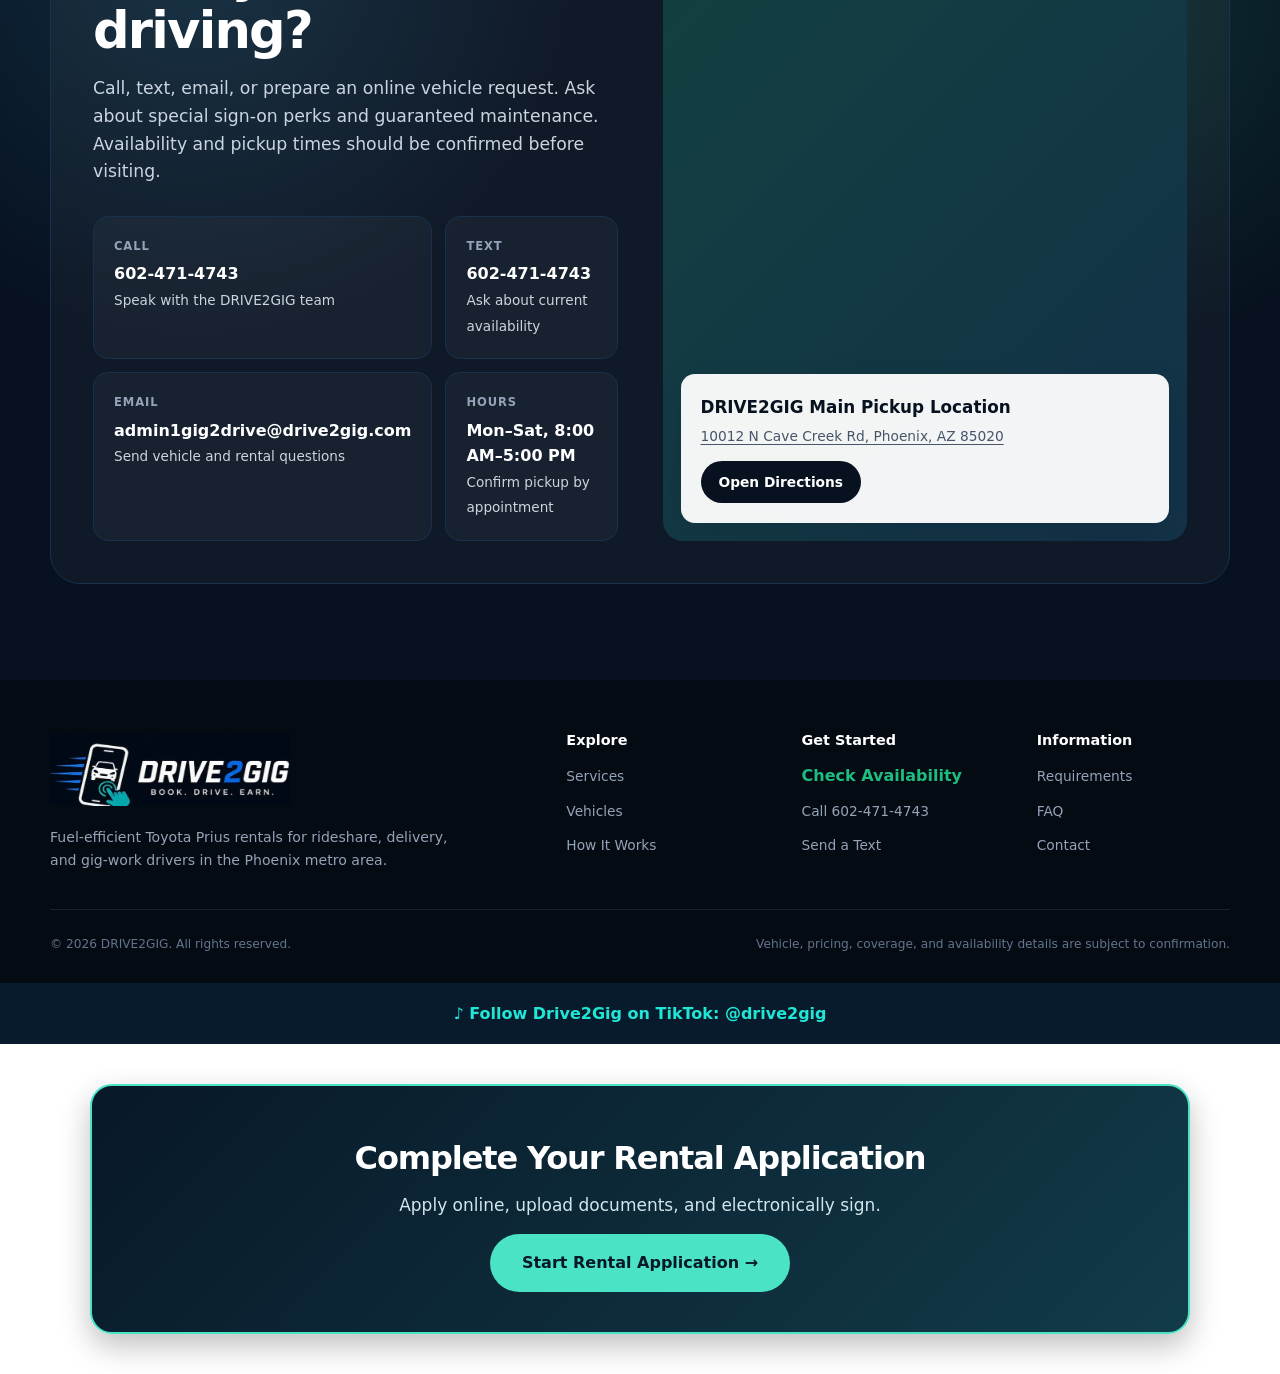
==== commit 5c84ff3b: "Remove Christmas decorations from index.html" ====
--- a/index.html
+++ b/index.html
@@ -563,79 +563,7 @@
 </style>
 
 
-<!-- START DRIVE2GIG CHRISTMAS DECORATIONS -->
-<style>
-#d2g-christmas {
-  position: fixed;
-  inset: 0;
-  pointer-events: none;
-  z-index: 9999;
-  overflow: hidden;
-}
-
-/* Small Christmas lights */
-#d2g-christmas .lights {
-  position: absolute;
-  top: 0;
-  left: 0;
-  right: 0;
-  height: 10px;
-  background:
-    radial-gradient(circle, #ffe5a4 0 3px, transparent 4px)
-      0 0 / 70px 10px repeat-x,
-    radial-gradient(circle, #4be3c5 0 3px, transparent 4px)
-      35px 0 / 70px 10px repeat-x;
-  opacity: 0.85;
-}
-
-/* Corner decorations */
-#d2g-christmas .corner {
-  position: absolute;
-  top: 16px;
-  font-size: 23px;
-  opacity: 0.85;
-}
-#d2g-christmas .left { left: 13px; }
-#d2g-christmas .right { right: 13px; }
-
-/* Subtle snowflakes */
-#d2g-christmas .flake {
-  position: absolute;
-  top: 56px;
-  font-size: 18px;
-  color: #b7f6ff;
-  opacity: 0.65;
-}
-#d2g-christmas .flake-one { left: 3%; }
-#d2g-christmas .flake-two { right: 3%; }
-
-#d2g-christmas[hidden] {
-  display: none;
-}
-
-@media(max-width:600px) {
-  #d2g-christmas .corner { font-size: 17px; }
-  #d2g-christmas .flake { font-size: 13px; }
-}
-</style>
-
-<div id="d2g-christmas" aria-hidden="true">
-  <div class="lights"></div>
-  <span class="corner left">🎄</span>
-  <span class="corner right">🎄</span>
-  <span class="flake flake-one">❄</span>
-  <span class="flake flake-two">❄</span>
-</div>
-
-<script>
-  // CHANGE true TO false AFTER CHRISTMAS
-  const DRIVE2GIG_CHRISTMAS_DECOR_ON = true;
-
-  document.getElementById(
-    "d2g-christmas"
-  ).hidden = !DRIVE2GIG_CHRISTMAS_DECOR_ON;
-</script>
-<!-- END DRIVE2GIG CHRISTMAS DECORATIONS -->
+
 
 </body>
 </html>
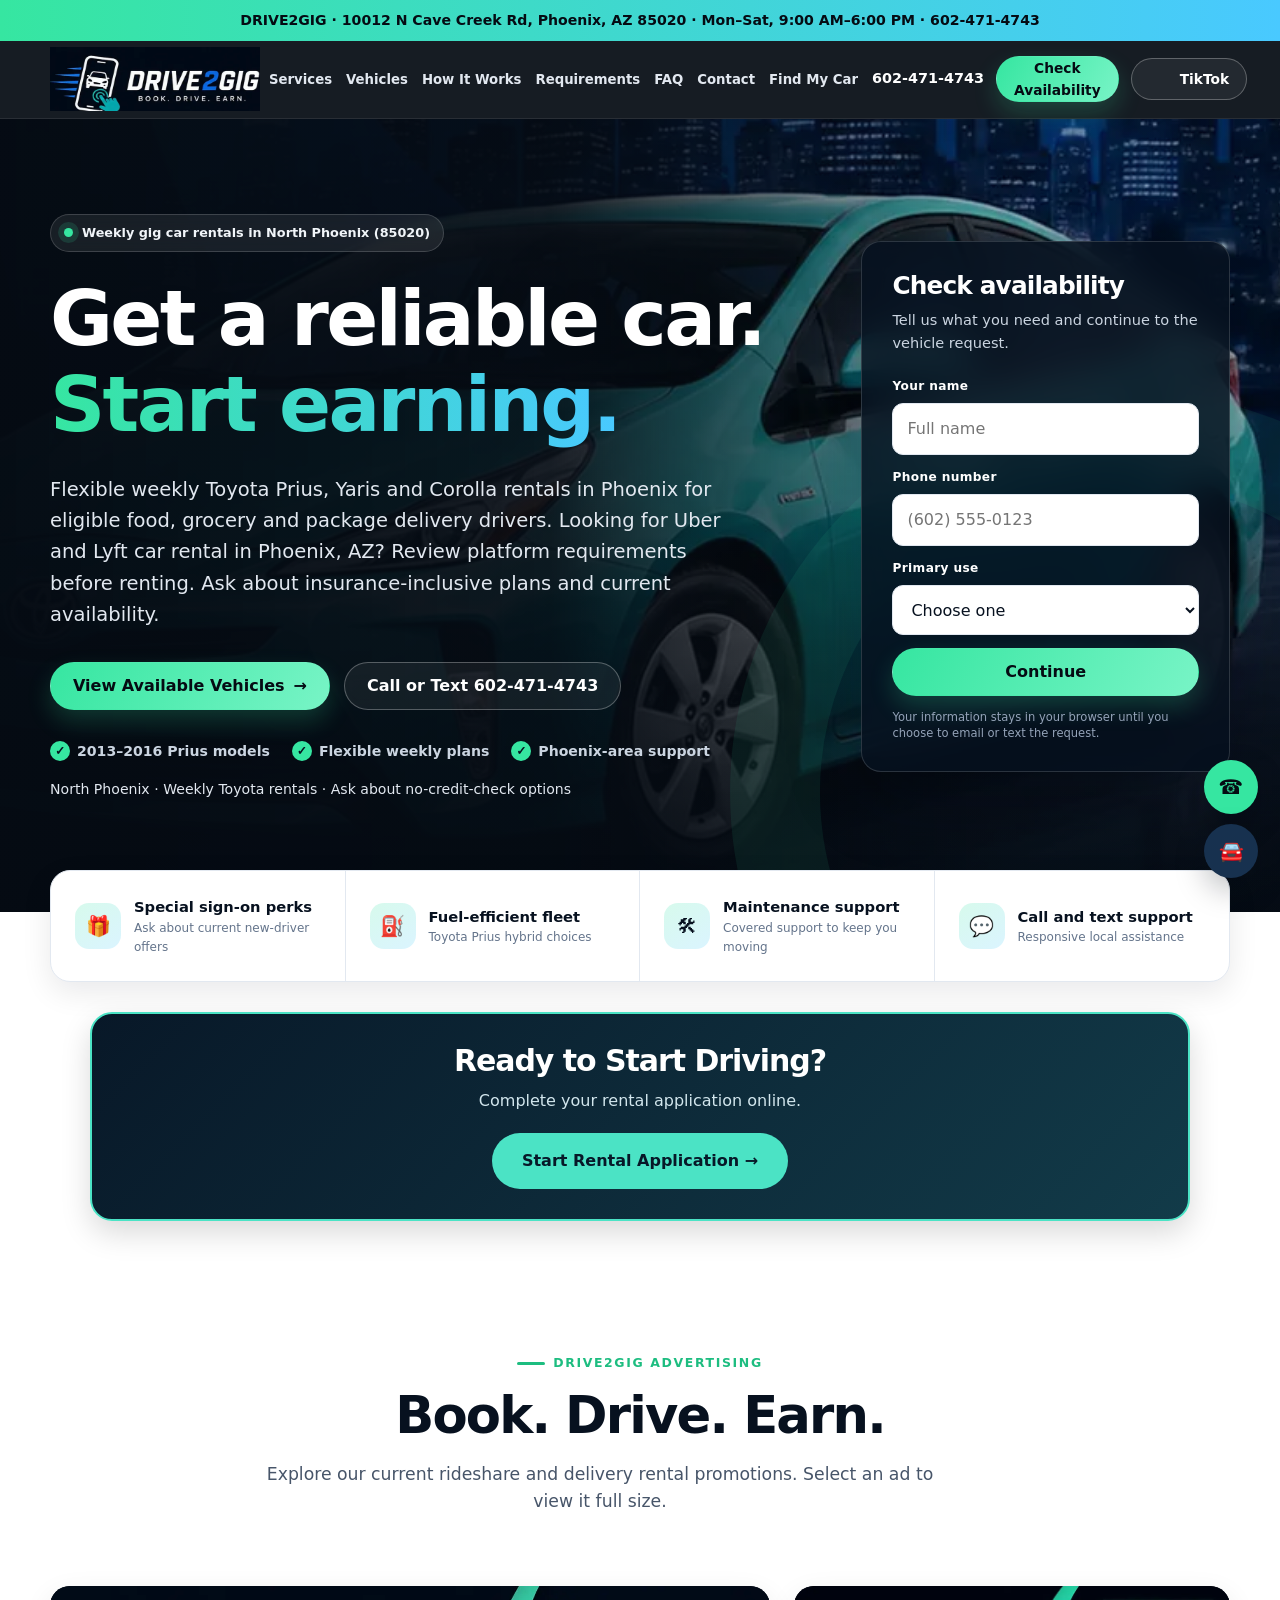
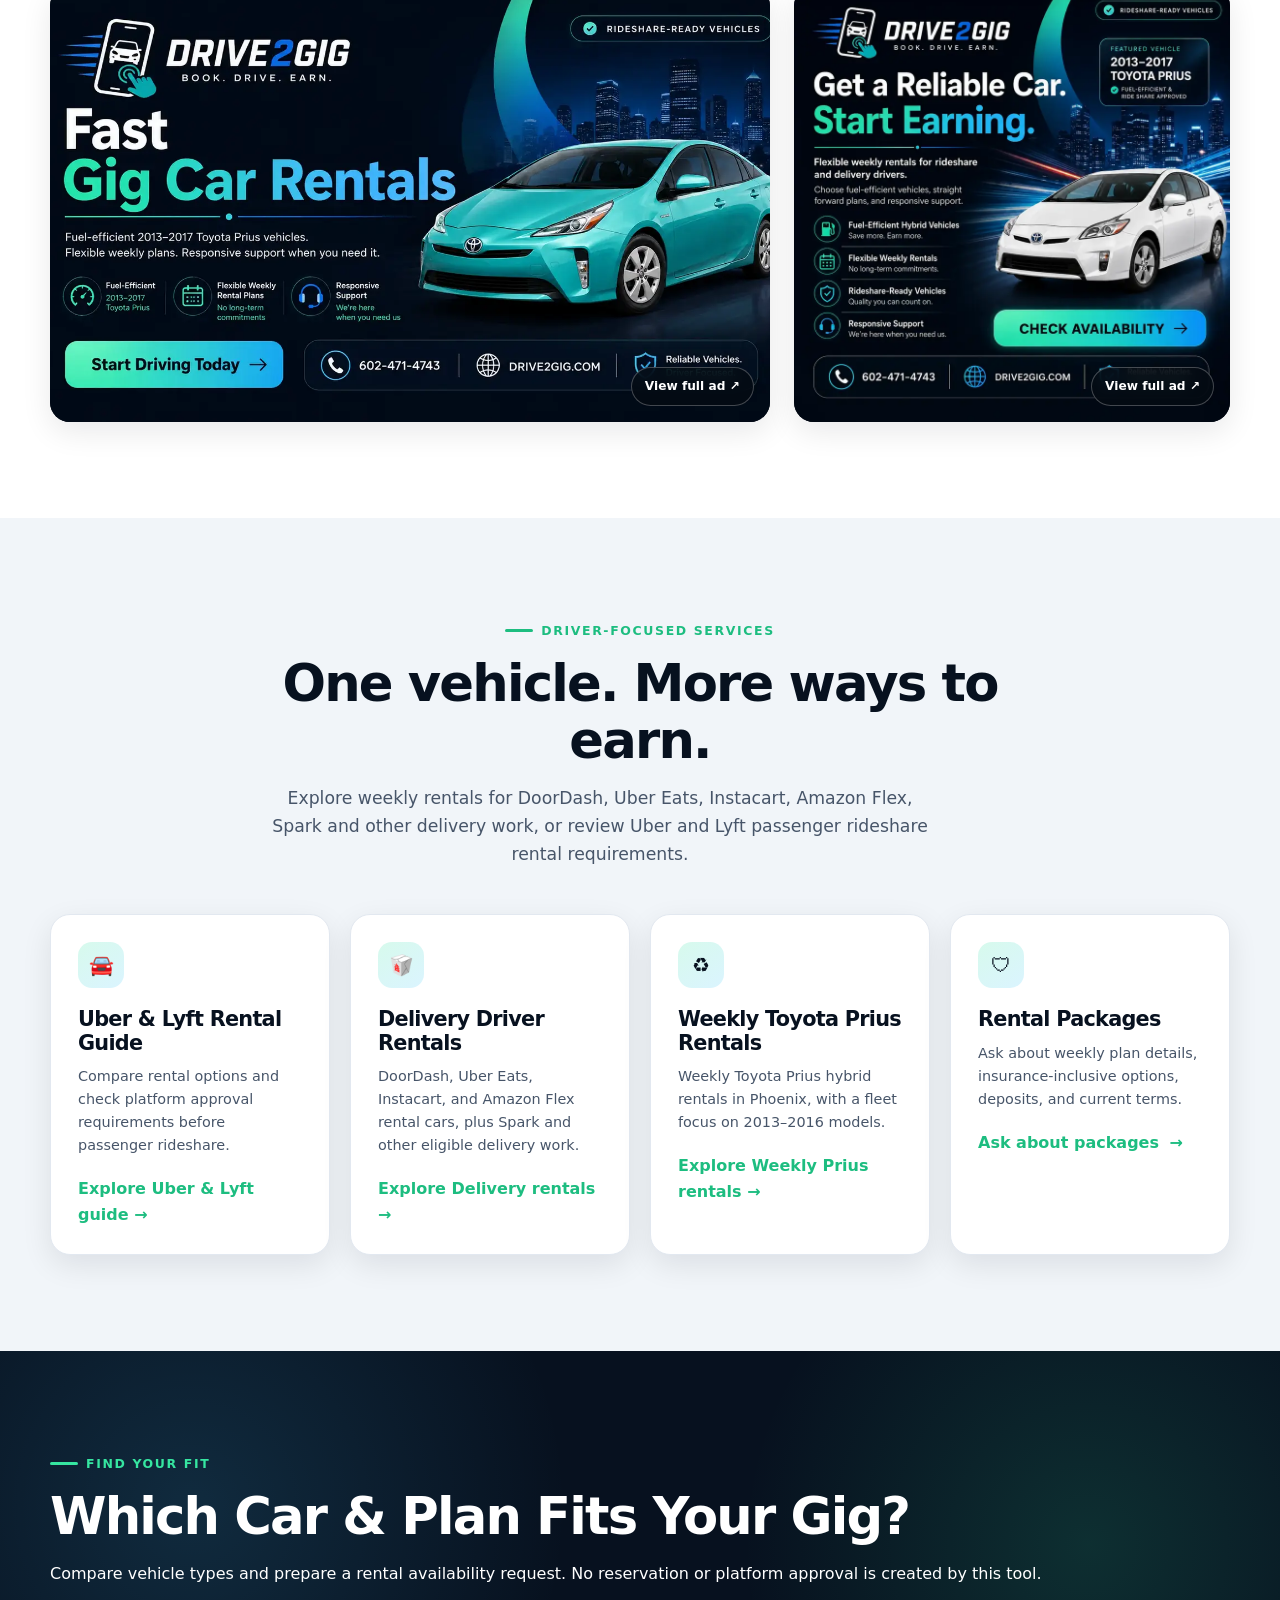
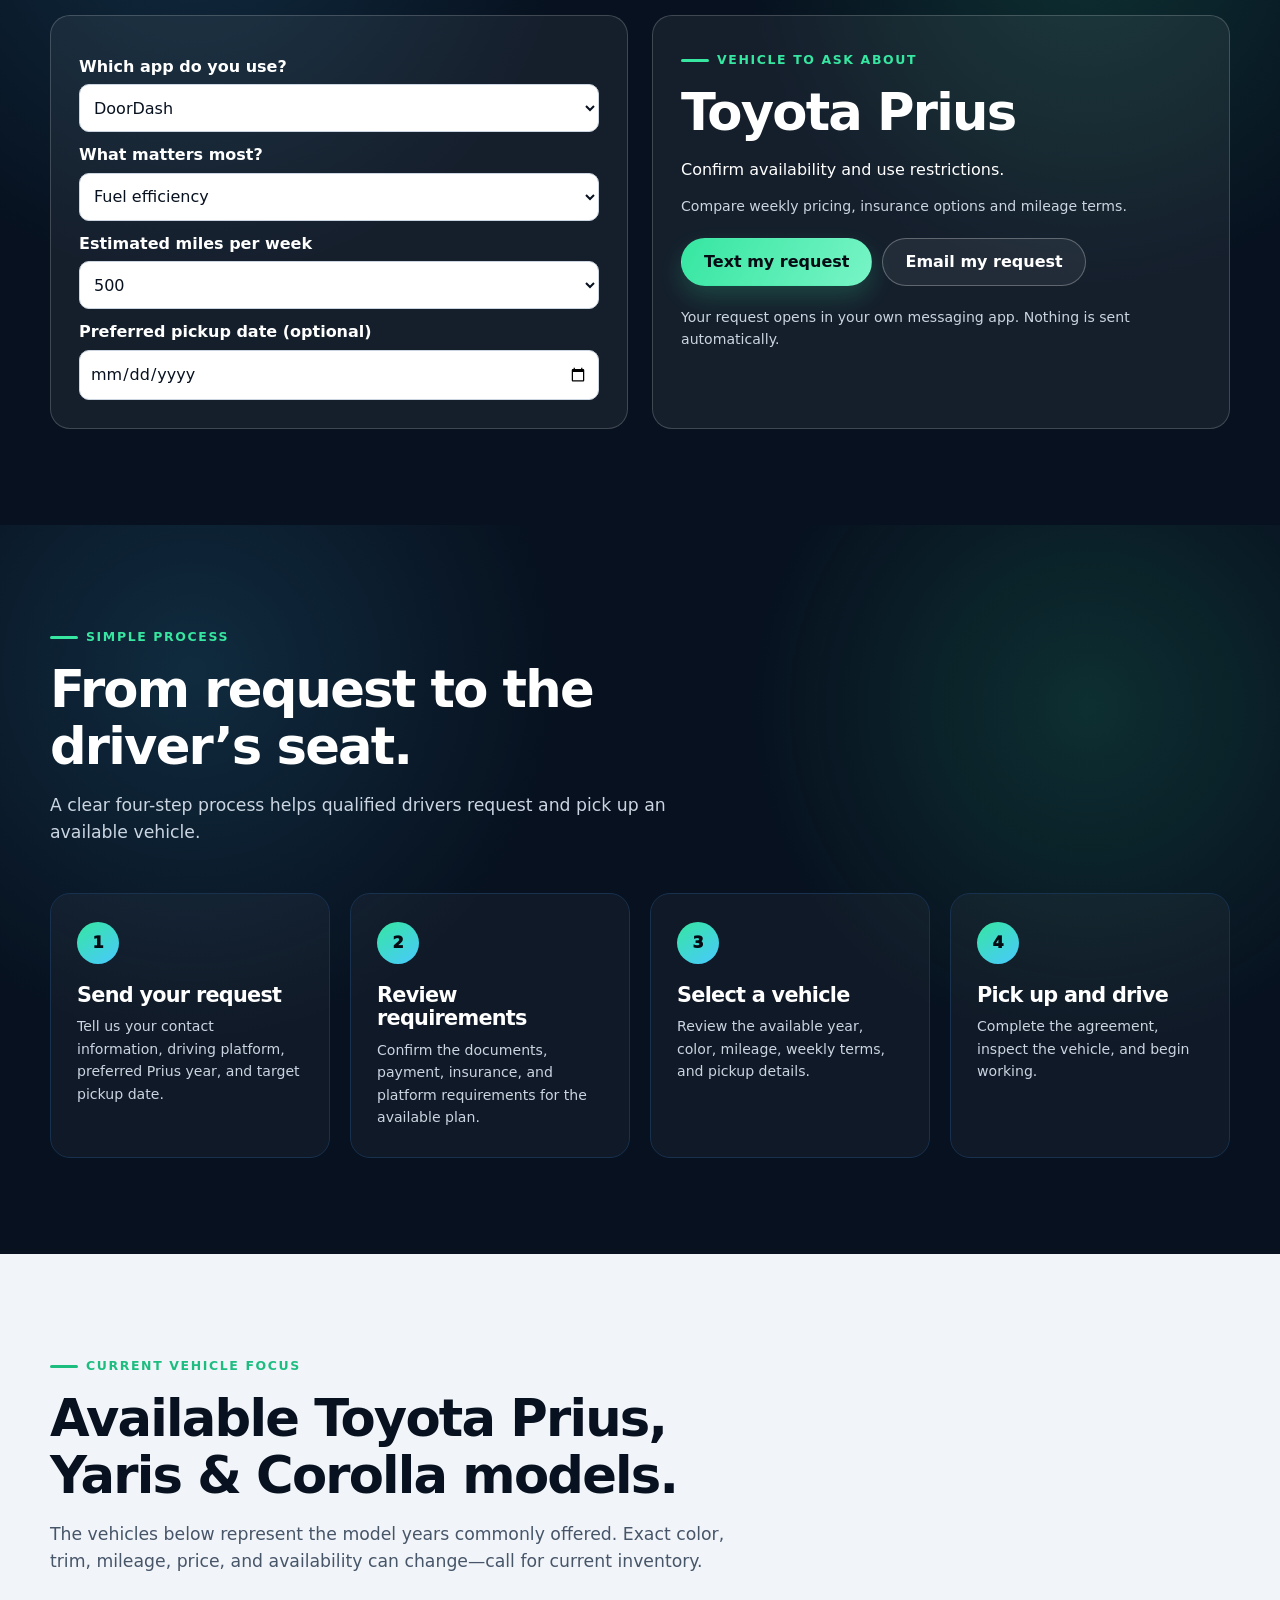
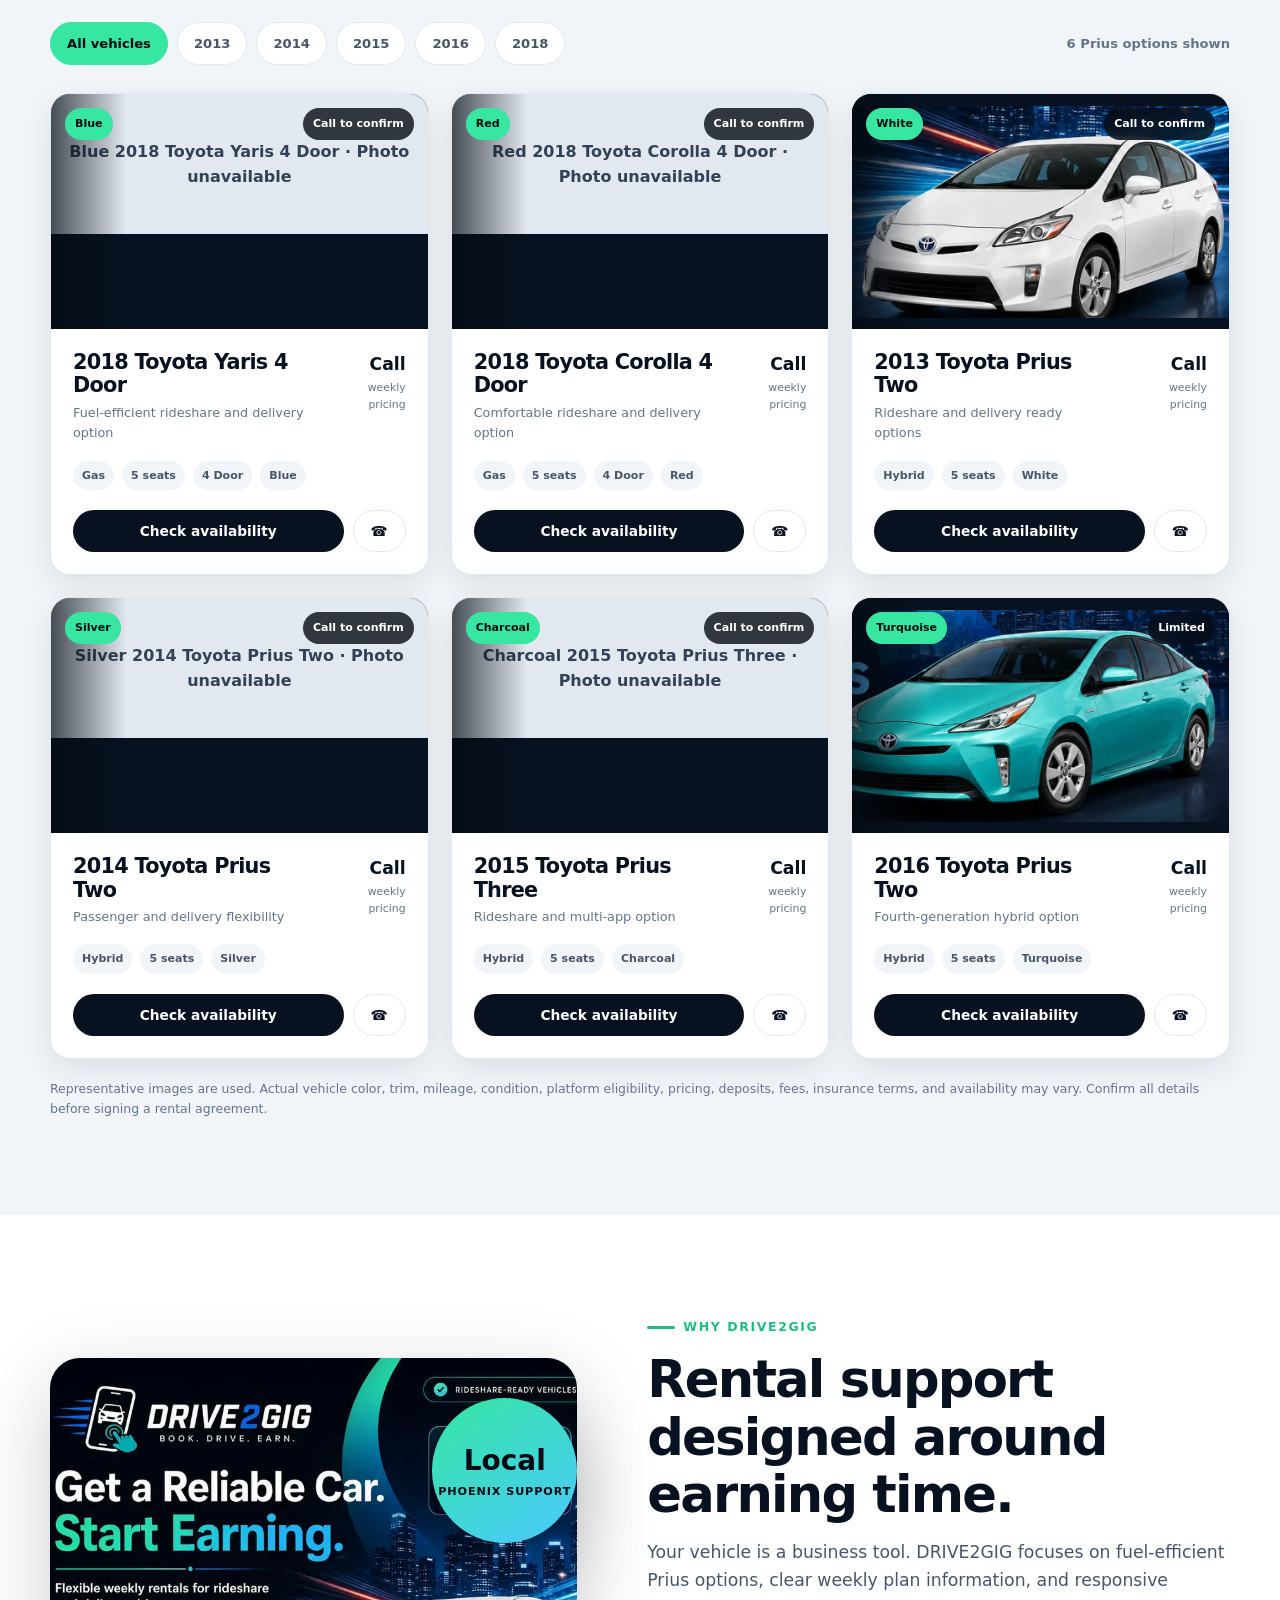
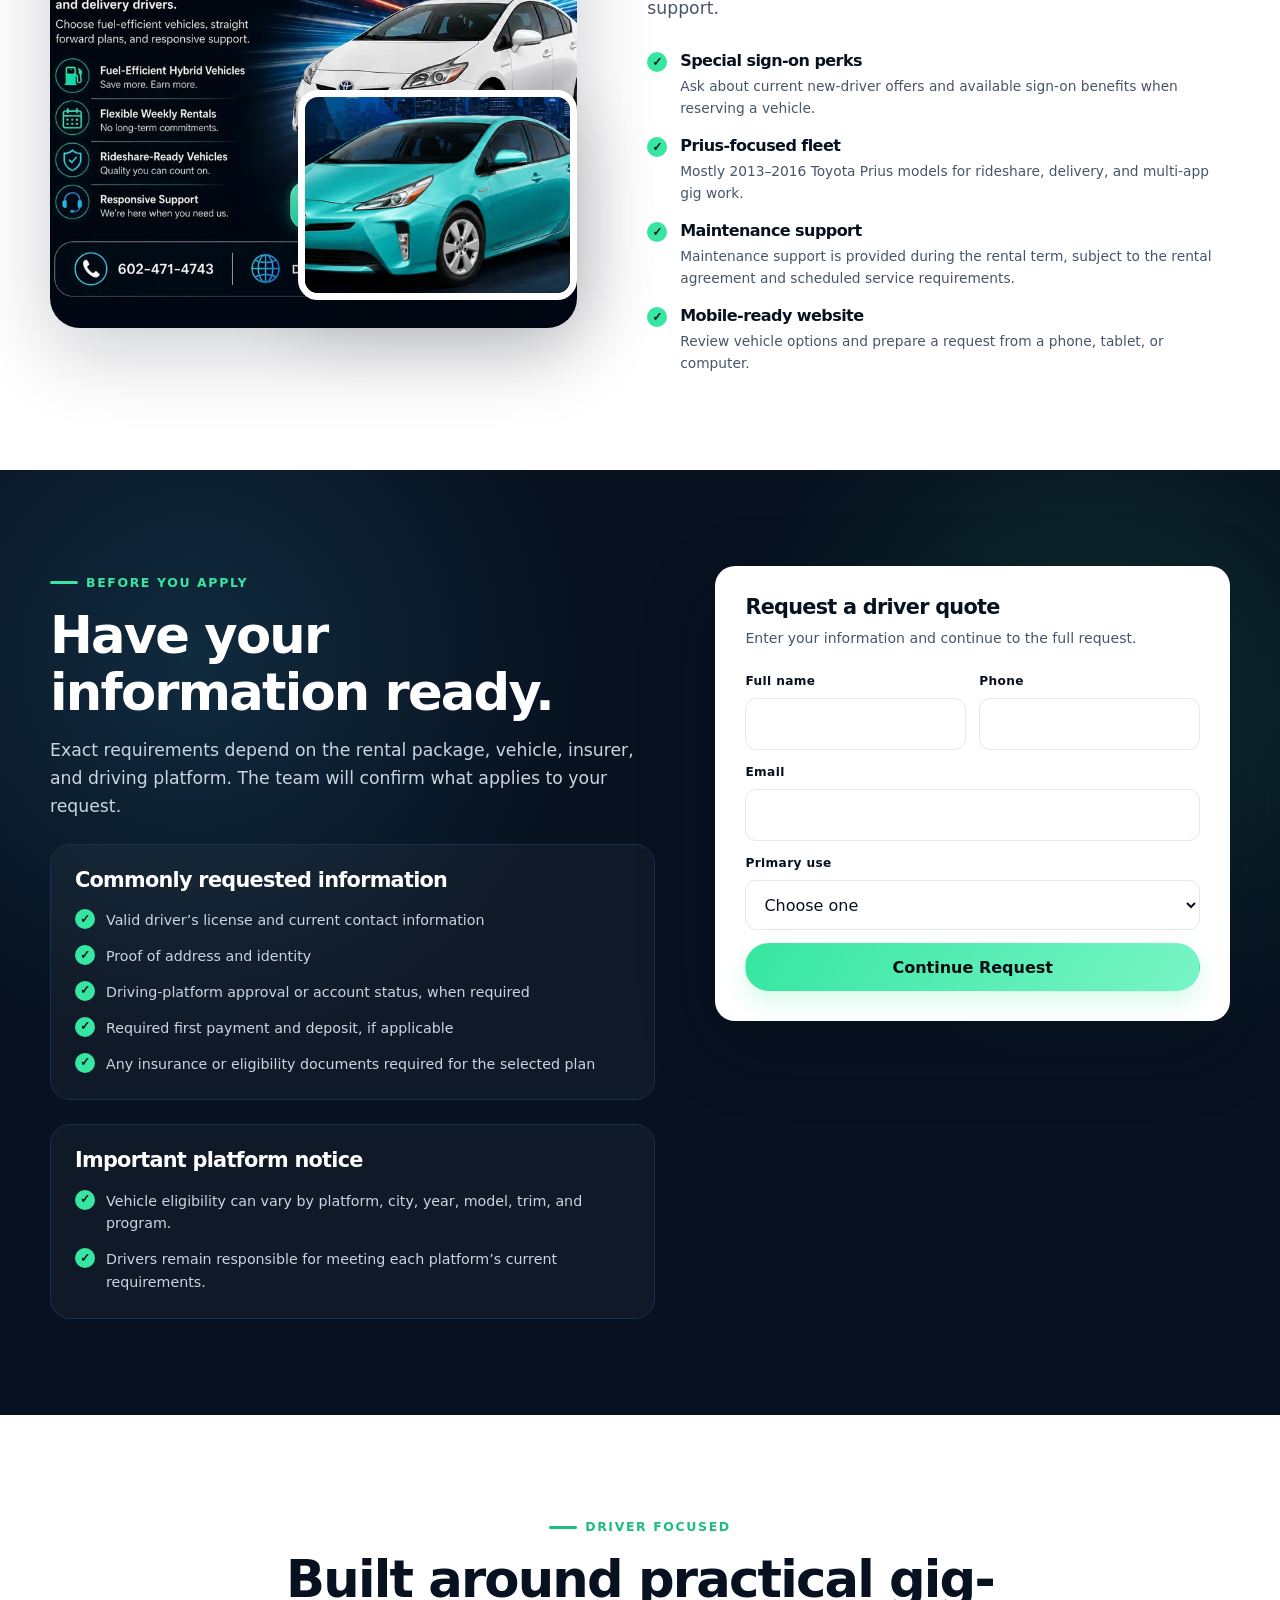
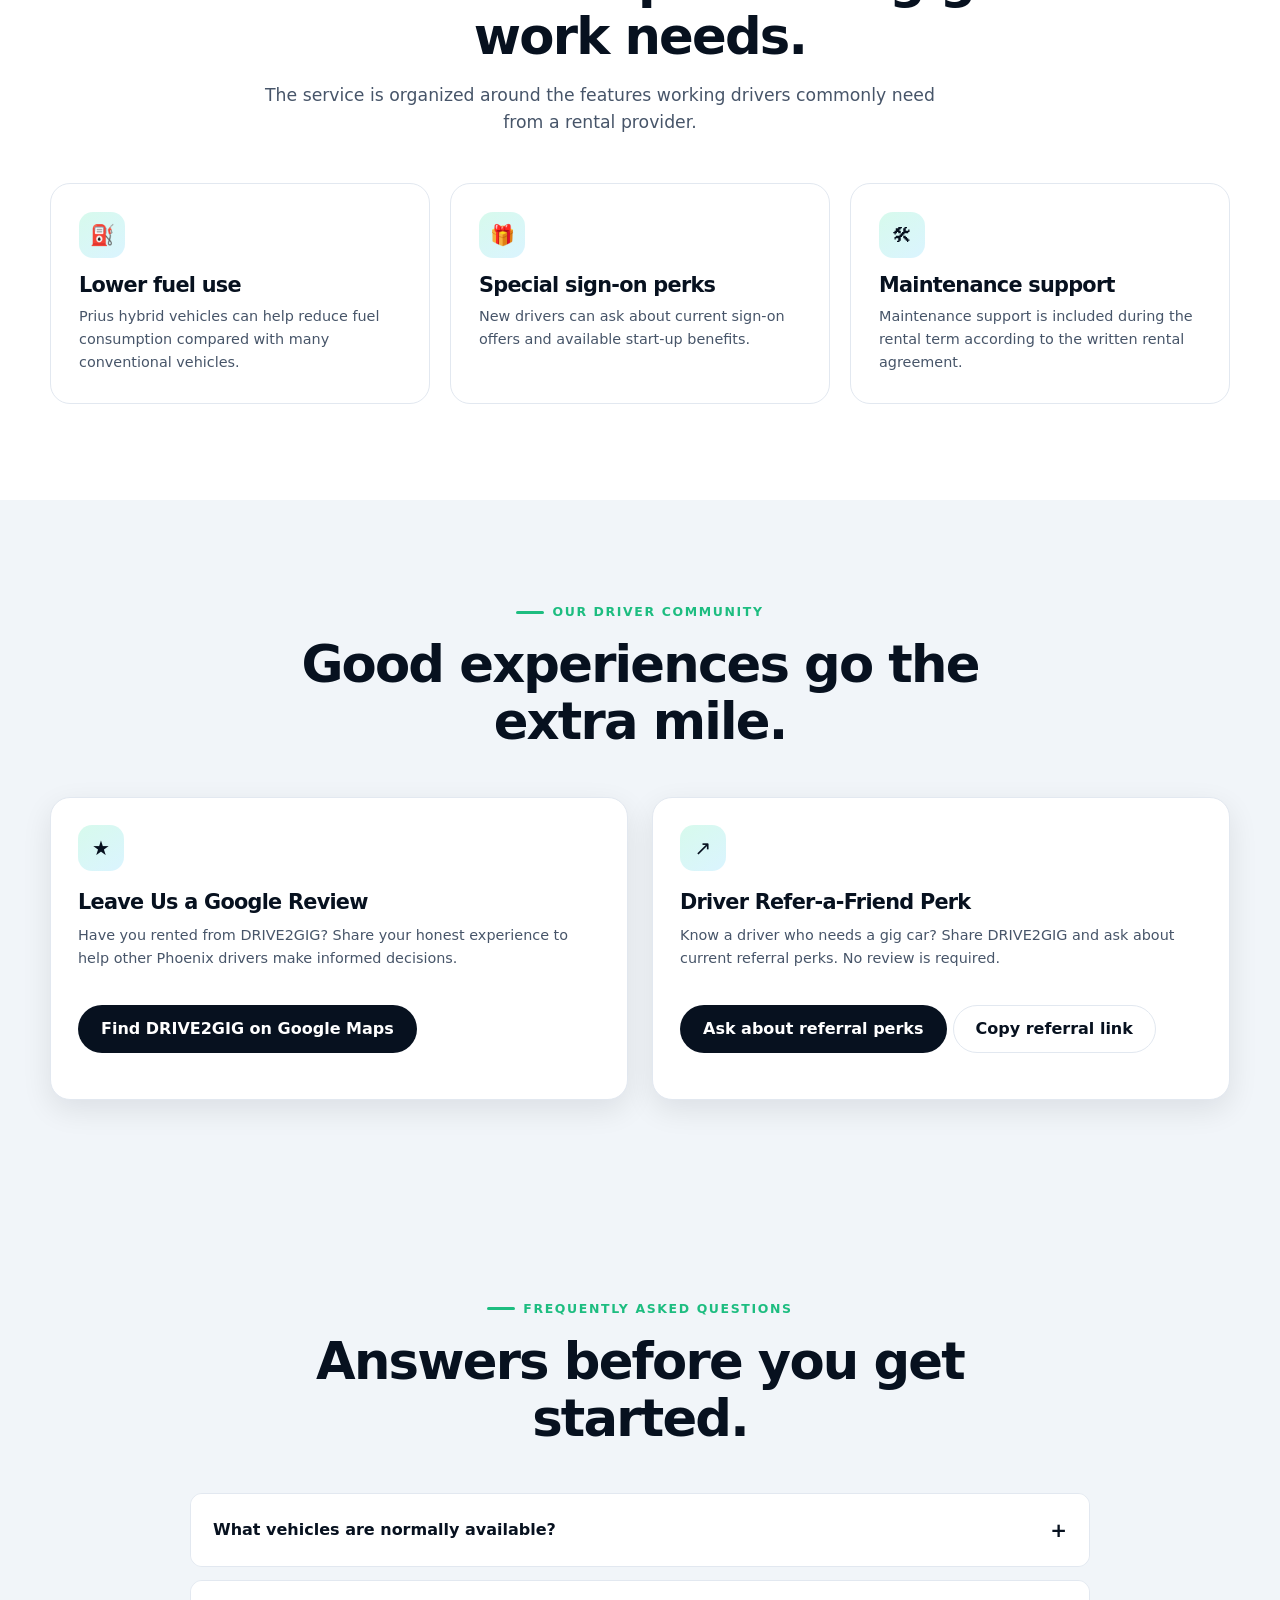
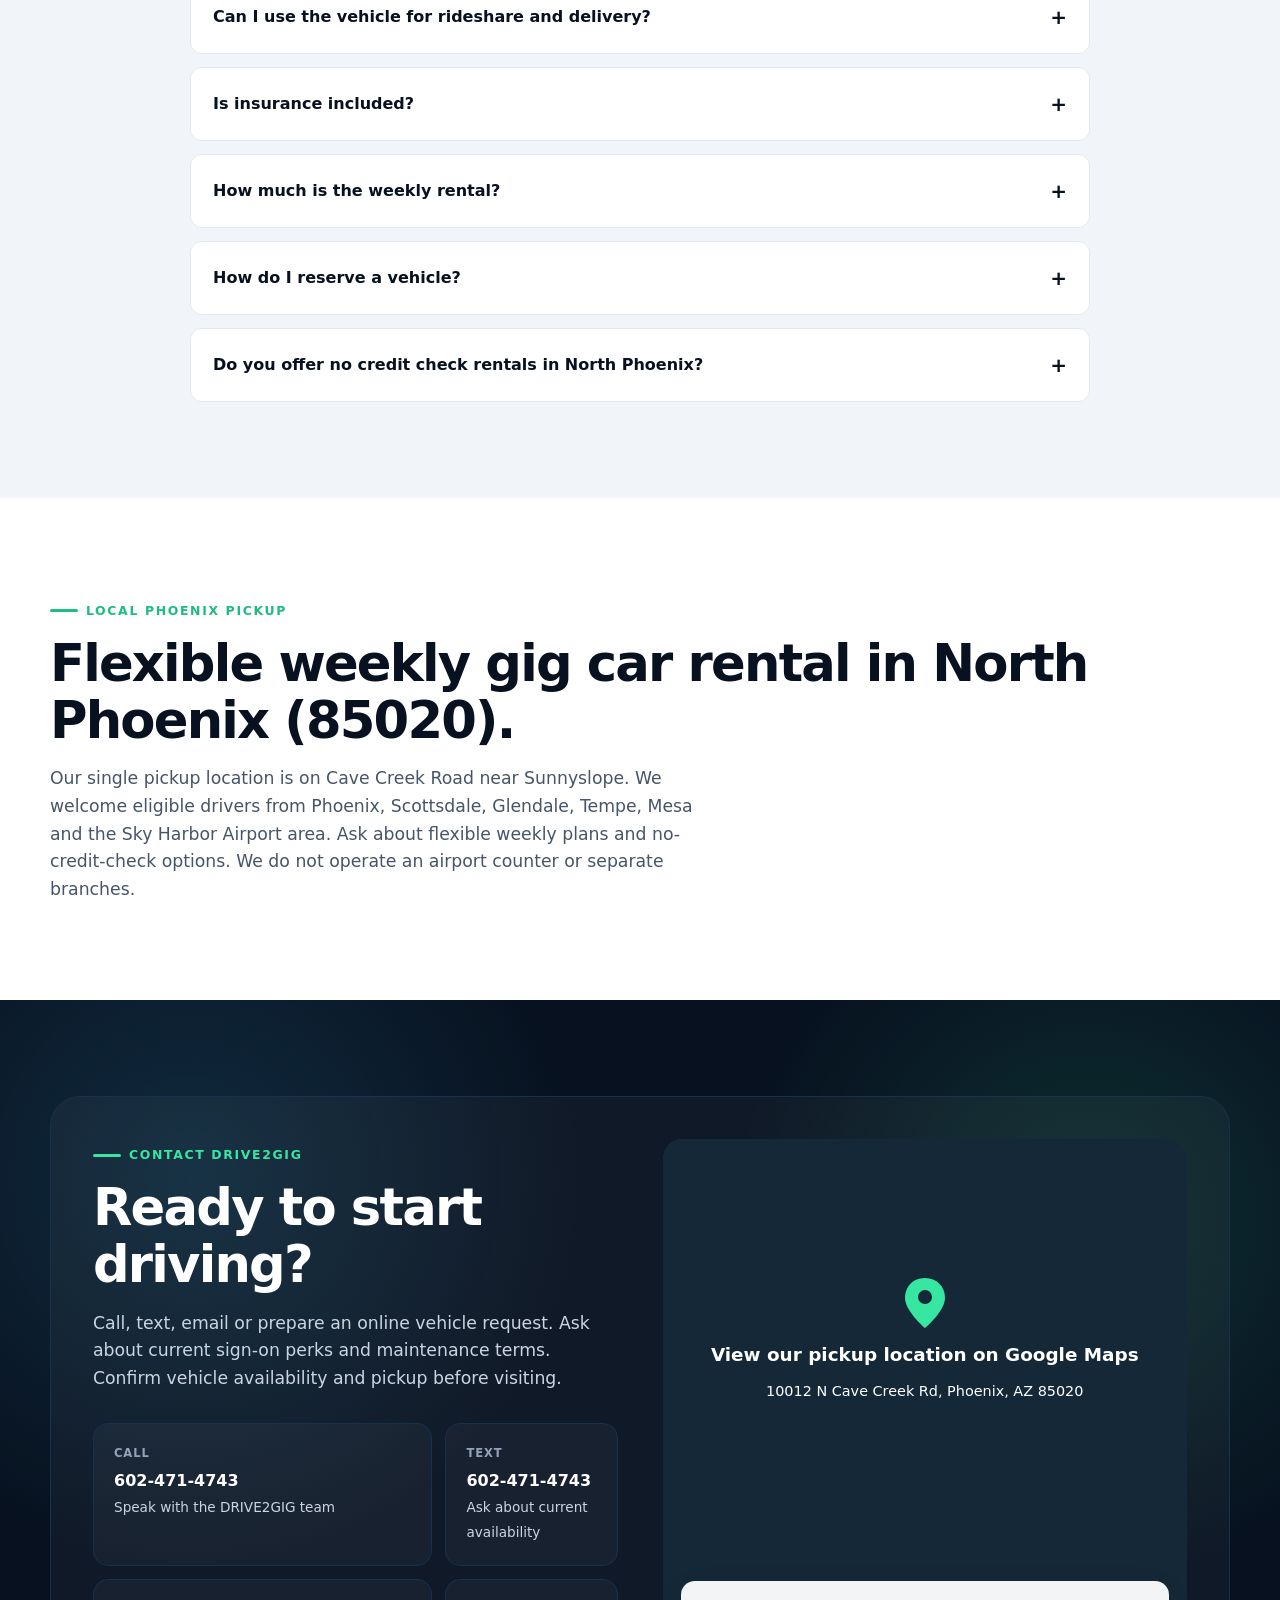
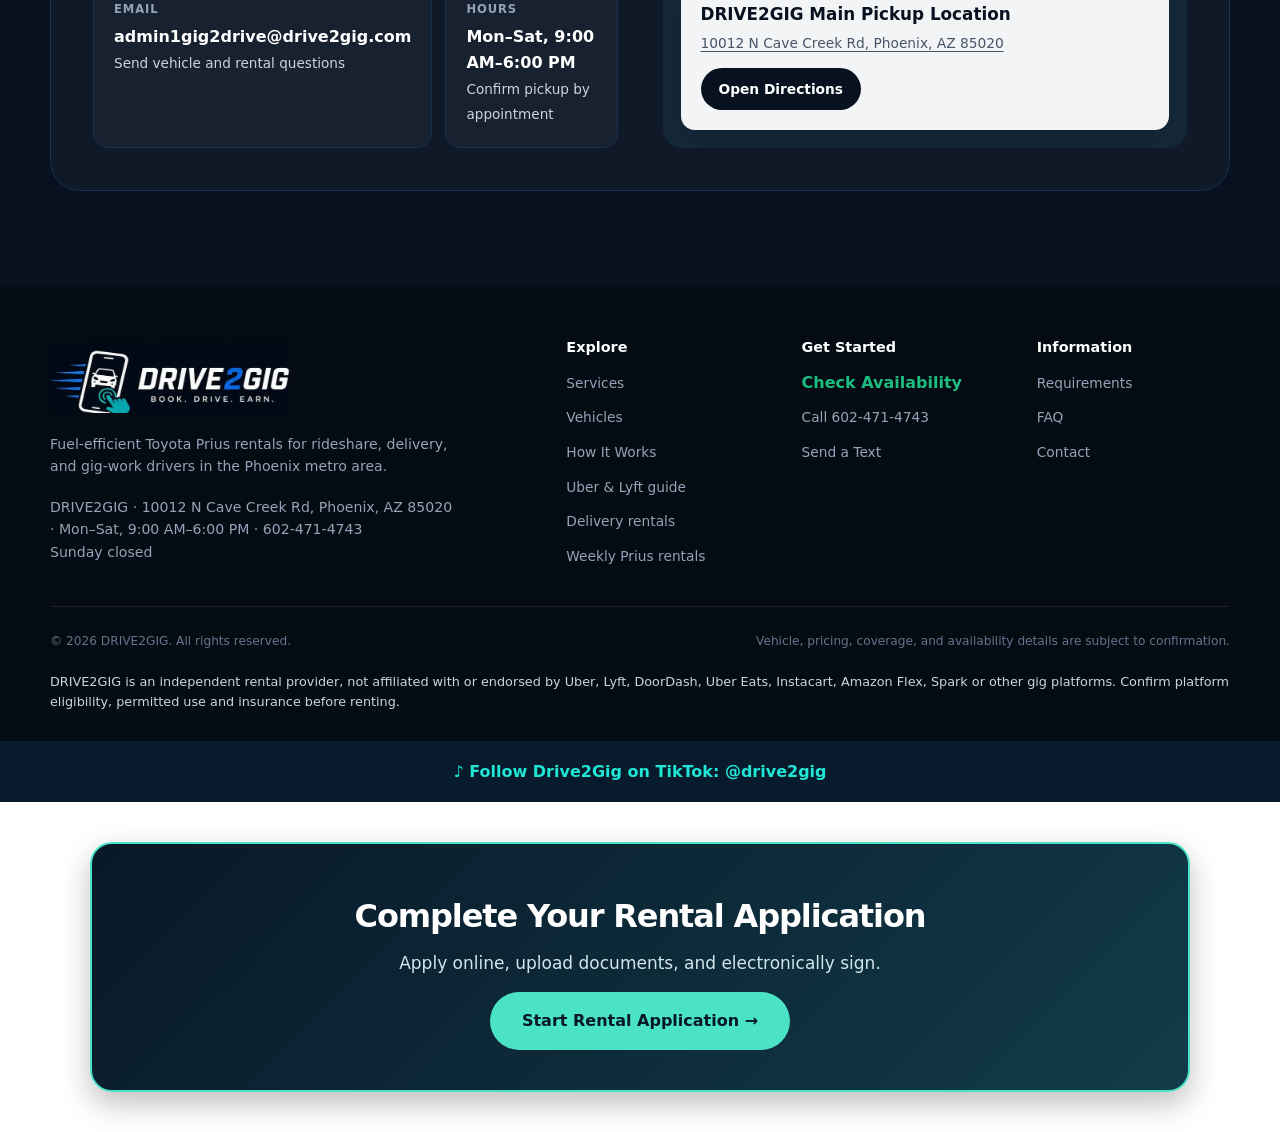
==== commit d7e43b88: "Add files via upload" ====
--- a/index.html
+++ b/index.html
@@ -1,17 +1,18 @@
 <!DOCTYPE html>
+
 <html lang="en">
 <head>
-  <meta name="msvalidate.01" content="A96A3FBE88077E9892DE35080A8CE9DC" />
-  <meta charset="UTF-8" />
-  <meta name="viewport" content="width=device-width, initial-scale=1.0" />
-  <meta name="description" content="DRIVE2GIG provides Flexible weekly Toyota Prius, Yaris, and Corolla rentals for rideshare, food delivery, grocery delivery, package delivery, and other gig work. Insurance-inclusive plan options are available—call for current details and availability. and other gig work in the Phoenix metro area." />
-  <meta name="theme-color" content="#07111f" />
-  <meta property="og:title" content="DRIVE2GIG | Book. Drive. Earn." />
-  <meta property="og:description" content="Fuel-efficient 2013–2016 Toyota Prius rentals for rideshare and delivery drivers." />
-  <meta property="og:image" content="[data-uri]" />
-<link rel="icon" type="image/png" href="/favicon.png">
-  <title>DRIVE2GIG | Rideshare & Gig Car Rentals</title>
-  <style>
+<meta content="A96A3FBE88077E9892DE35080A8CE9DC" name="msvalidate.01"/>
+<meta charset="utf-8"/>
+<meta content="width=device-width, initial-scale=1.0" name="viewport"/>
+<meta content="Weekly gig car rentals in Phoenix, AZ. Toyota Prius, Yaris and Corolla options for eligible drivers. Call DRIVE2GIG at 602-471-4743." name="description"/>
+<meta content="#07111f" name="theme-color"/>
+<meta content="Gig &amp; Rideshare Car Rental Phoenix AZ | DRIVE2GIG" property="og:title"/>
+<meta content="Weekly gig car rentals in Phoenix, AZ. Toyota Prius, Yaris and Corolla options for eligible drivers. Call DRIVE2GIG at 602-471-4743." property="og:description"/>
+<meta content="https://drive2gigrentals.com/assets/prius.webp" property="og:image"/>
+<link href="/favicon.png" rel="icon" type="image/png"/>
+<title>Gig &amp; Rideshare Car Rental Phoenix AZ | DRIVE2GIG</title>
+<style>
     :root {
       --navy-950:#050b13;
       --navy-900:#07111f;
@@ -162,57 +163,56 @@
     @media(max-width:760px){.mobile-header-mascot{display:block;height:56px;width:auto;object-fit:contain;margin-right:8px}}@media(max-width:480px){.why-media{min-height:390px}.why-photo-main{right:20px}.why-photo-small{width:60%;height:150px;border-width:5px}.why-badge{width:104px;height:104px;top:22px}.contact-methods,.footer-grid{grid-template-columns:1fr}.vehicle-topline{flex-direction:column}.vehicle-price{text-align:left}.modal{padding:8px}.modal-panel{border-radius:20px}.modal-head,.modal-body{padding-inline:18px}.floating-actions{right:14px;bottom:14px}}
     @media(prefers-reduced-motion:reduce){*,*::before,*::after{scroll-behavior:auto!important;transition-duration:.001ms!important;animation-duration:.001ms!important}.reveal{opacity:1;transform:none}}
   </style>
-</head>
+<link href="https://drive2gigrentals.com/" rel="canonical"/><script type="application/ld+json">{"@context":"https://schema.org","@type":["LocalBusiness","AutoRental"],"@id":"https://drive2gigrentals.com/#business","name":"DRIVE2GIG","url":"https://drive2gigrentals.com/","telephone":"+1-602-471-4743","email":"admin1gig2drive@drive2gig.com","description":"Independent weekly car rental provider in North Phoenix, Arizona, specializing in fuel-efficient Toyota Prius, Yaris and Corolla vehicles for eligible gig-work and delivery drivers.","address":{"@type":"PostalAddress","streetAddress":"10012 N Cave Creek Rd","addressLocality":"Phoenix","addressRegion":"AZ","postalCode":"85020","addressCountry":"US"},"openingHoursSpecification":[{"@type":"OpeningHoursSpecification","dayOfWeek":["Monday","Tuesday","Wednesday","Thursday","Friday","Saturday"],"opens":"09:00","closes":"18:00"}],"areaServed":[{"@type":"City","name":"Phoenix"},{"@type":"Place","name":"North Phoenix"},{"@type":"Place","name":"Sunnyslope"},{"@type":"City","name":"Scottsdale"},{"@type":"City","name":"Glendale"},{"@type":"City","name":"Tempe"},{"@type":"City","name":"Mesa"},{"@type":"Place","name":"Phoenix Sky Harbor Airport Area"}],"hasMap":"https://www.google.com/maps/search/?api=1&query=10012+N+Cave+Creek+Rd+Phoenix+AZ+85020","currenciesAccepted":"USD","slogan":"Book. Drive. Earn.","geo":{"@type":"GeoCoordinates","latitude":33.5772,"longitude":-112.056},"image":"https://drive2gigrentals.com/assets/prius.webp","logo":"https://drive2gigrentals.com/assets/logo.webp"}</script><style>
+.nav{gap:14px}.nav-links{gap:14px}.nav-links a{font-size:.83rem}.hero-local{font-size:.88rem!important;margin:15px 0 0!important}.hero-copy{position:relative;z-index:3}.hero-mascot{z-index:1;opacity:.8;max-height:240px;left:12px;bottom:0}.hero-grid{position:relative;z-index:2}.quiz,.community-grid{display:grid;grid-template-columns:1fr 1fr;gap:24px;margin-top:28px}.seo-panel{border:1px solid rgba(255,255,255,.18);background:rgba(255,255,255,.06);padding:28px;border-radius:20px;min-width:0}.seo-panel label{display:block;font-weight:800;margin:10px 0 5px}.seo-panel select,.seo-panel input{width:100%;min-height:48px;border-radius:10px;padding:10px;color:#07111f;background:white;border:1px solid #cbd5e1}.seo-panel .actions{display:flex;flex-wrap:wrap;gap:10px;margin:20px 0}.quiz-plan,.seo-panel .note{font-size:.88rem;color:#cbd5e1;margin-top:12px}.community-grid .btn{margin:16px 6px 0 0}.seo-disclaimer{font-size:.8rem;margin-top:20px;color:#cbd5e1}.image-fallback{display:grid;place-items:center;min-height:140px;background:#e2e8f0;color:#334155;font-weight:700;text-align:center;padding:15px}.btn[aria-disabled=true]{opacity:.65;cursor:default}.nav-links a{white-space:nowrap}@media(max-width:1150px){.nav-links{gap:9px}}@media(max-width:760px){.quiz,.community-grid{grid-template-columns:1fr}.seo-panel{padding:20px}.announcement{font-size:.7rem}.hero-mascot{display:none}}</style><meta property="og:url" content="https://drive2gigrentals.com/"/><meta property="og:type" content="website"/><meta name="twitter:card" content="summary_large_image"/></head>
 <body>
-  <a class="skip-link" href="#main">Skip to main content</a>
-  <div class="announcement">Special sign-on perks available • Maintenance guaranteed • Fuel-efficient 2013–2016 Toyota Prius vehicles. <a href="#fleet">View the fleet</a></div>
-  <header>
-    <nav class="nav container" aria-label="Main navigation">
-      <a class="logo" href="#home" aria-label="DRIVE2GIG home"><img src="[data-uri]" alt="DRIVE2GIG — Book. Drive. Earn." /></a>
-      <ul class="nav-links" id="navLinks">
-        <li><a href="#services">Services</a></li><li><a href="#fleet">Vehicles</a></li><li><a href="#how-it-works">How It Works</a></li><li><a href="#requirements">Requirements</a></li><li><a href="#faq">FAQ</a></li><li><a href="#contact">Contact</a></li>
-      </ul>
-      <div class="nav-actions">
-        <a class="phone-link" href="tel:+16024714743">602-471-4743</a>
-        <button class="btn btn-primary btn-sm" data-open-reservation>Check Availability</button>
-        <a class="btn btn-secondary btn-sm" href="https://www.tiktok.com/@drive2gig" target="_blank" rel="noopener noreferrer"><img src="https://cdn.simpleicons.org/tiktok/ffffff" alt="" style="width:22px;height:22px;"> TikTok</a>
-        <img src="header-mascot.png" class="mobile-header-mascot" alt="Drive2Gig mascot"><button class="menu-toggle" id="menuToggle" aria-expanded="false" aria-controls="navLinks" aria-label="Open navigation"><svg viewBox="0 0 24 24" fill="none" stroke="currentColor" stroke-width="2.1" stroke-linecap="round"><path d="M4 7h16M4 12h16M4 17h16"/></svg></button>
-      </div>
-    </nav>
-  </header>
-  <main id="main">
-    <section class="hero" id="home">
-      <img src="header-mascot.png" class="hero-mascot" alt="Drive2Gig mascot">
-      <div class="container hero-grid">
-        <div class="hero-copy reveal">
-          <div class="hero-badge">Rideshare-ready Toyota Prius, Yaris & Corolla vehicles</div>
-          <h1>Get a reliable car. <span>Start earning.</span></h1>
-          <p>Flexible weekly Toyota Prius, Yaris, and Corolla rentals for rideshare, food delivery, grocery delivery, package delivery, and other gig work. Insurance-inclusive plan options are available—call for current details and availability. and other gig work. Insurance-inclusive plan options are available—call for current details and availability.</p>
-          <div class="hero-actions"><button class="btn btn-primary" data-open-reservation>View Available Vehicles <span aria-hidden="true">→</span></button><a class="btn btn-secondary" href="tel:+16024714743">Call or Text 602-471-4743</a></div>
-          <div class="hero-proof"><span><b class="check">✓</b> 2013–2016 Prius models</span><span><b class="check">✓</b> Flexible weekly plans</span><span><b class="check">✓</b> Phoenix-area support</span></div>
-        </div>
-        <aside class="availability-card reveal" aria-label="Quick availability form">
-          <h3>Check availability</h3><p>Tell us what you need and continue to the vehicle request.</p>
-          <form class="quick-form" id="quickForm">
-            <div class="field"><label for="quickName">Your name</label><input id="quickName" name="name" type="text" autocomplete="name" placeholder="Full name" required /></div>
-            <div class="field"><label for="quickPhone">Phone number</label><input id="quickPhone" name="phone" type="tel" autocomplete="tel" placeholder="(602) 555-0123" required /></div>
-            <div class="field"><label for="quickUse">Primary use</label><select id="quickUse" name="use" required><option value="">Choose one</option><option>Rideshare passengers</option><option>Food, grocery, or package delivery</option><option>Both rideshare and delivery</option><option>Other gig work</option></select></div>
-            <button class="btn btn-primary" type="submit">Continue</button><p class="form-note">Your information stays in your browser until you choose to email or text the request.</p>
-          </form>
-        </aside>
-      </div>
-    </section>
-    <div class="trust-strip"><div class="container trust-grid reveal">
-      <div class="trust-item"><span class="icon-box">🎁</span><div><strong>Special sign-on perks</strong><small>Ask about current new-driver offers</small></div></div>
-      <div class="trust-item"><span class="icon-box">⛽</span><div><strong>Fuel-efficient fleet</strong><small>Toyota Prius hybrid choices</small></div></div>
-      <div class="trust-item"><span class="icon-box">🛠</span><div><strong>Maintenance guaranteed</strong><small>Covered support to keep you moving</small></div></div>
-      <div class="trust-item"><span class="icon-box">💬</span><div><strong>Call and text support</strong><small>Responsive local assistance</small></div></div>
-    </div></div>
-
+<a class="skip-link" href="#main">Skip to main content</a>
+<div class="announcement">DRIVE2GIG · 10012 N Cave Creek Rd, Phoenix, AZ 85020 · Mon–Sat, 9:00 AM–6:00 PM · 602-471-4743</div>
+<header>
+<nav aria-label="Main navigation" class="nav container">
+<a aria-label="DRIVE2GIG home" class="logo" href="#home"><img alt="DRIVE2GIG — Book. Drive. Earn." src="[data-uri]"/></a>
+<ul class="nav-links" id="navLinks">
+<li><a href="#services">Services</a></li><li><a href="#fleet">Vehicles</a></li><li><a href="#how-it-works">How It Works</a></li><li><a href="#requirements">Requirements</a></li><li><a href="#faq">FAQ</a></li><li><a href="#contact">Contact</a></li>
+<li><a href="#find-your-car">Find My Car</a></li></ul>
+<div class="nav-actions">
+<a class="phone-link" href="tel:+16024714743">602-471-4743</a>
+<button class="btn btn-primary btn-sm" data-open-reservation="">Check Availability</button>
+<a class="btn btn-secondary btn-sm" href="https://www.tiktok.com/@drive2gig" rel="noopener noreferrer" target="_blank"><img alt="" src="https://cdn.simpleicons.org/tiktok/ffffff" style="width:22px;height:22px;"/> TikTok</a>
+<img alt="Drive2Gig mascot" class="mobile-header-mascot" src="https://drive2gigrentals.com/header-mascot.png" onerror="this.onerror=null;this.src='assets/mascot-backup.png'"/><button aria-controls="navLinks" aria-expanded="false" aria-label="Open navigation" class="menu-toggle" id="menuToggle"><svg fill="none" stroke="currentColor" stroke-linecap="round" stroke-width="2.1" viewbox="0 0 24 24"><path d="M4 7h16M4 12h16M4 17h16"></path></svg></button>
+</div>
+</nav>
+</header>
+<main id="main">
+<section class="hero" id="home">
+<img alt="Drive2Gig mascot" class="hero-mascot" src="https://drive2gigrentals.com/header-mascot.png" onerror="this.onerror=null;this.src='assets/mascot-backup.png'"/>
+<div class="container hero-grid">
+<div class="hero-copy reveal">
+<div class="hero-badge">Weekly gig car rentals in North Phoenix (85020)</div>
+<h1 aria-label="Get a reliable car. Start earning.">Get a reliable car. <span>Start earning.</span></h1>
+<p>Flexible weekly Toyota Prius, Yaris and Corolla rentals in Phoenix for eligible food, grocery and package delivery drivers. Looking for Uber and Lyft car rental in Phoenix, AZ? Review platform requirements before renting. Ask about insurance-inclusive plans and current availability.</p>
+<div class="hero-actions"><button class="btn btn-primary" data-open-reservation="">View Available Vehicles <span aria-hidden="true">→</span></button><a class="btn btn-secondary" href="tel:+16024714743">Call or Text 602-471-4743</a></div>
+<div class="hero-proof"><span><b class="check">✓</b> 2013–2016 Prius models</span><span><b class="check">✓</b> Flexible weekly plans</span><span><b class="check">✓</b> Phoenix-area support</span></div>
+<p class="hero-local">North Phoenix · Weekly Toyota rentals · Ask about no-credit-check options</p></div>
+<aside aria-label="Quick availability form" class="availability-card reveal">
+<h3>Check availability</h3><p>Tell us what you need and continue to the vehicle request.</p>
+<form class="quick-form" id="quickForm">
+<div class="field"><label for="quickName">Your name</label><input autocomplete="name" id="quickName" name="name" placeholder="Full name" required="" type="text"/></div>
+<div class="field"><label for="quickPhone">Phone number</label><input autocomplete="tel" id="quickPhone" name="phone" placeholder="(602) 555-0123" required="" type="tel"/></div>
+<div class="field"><label for="quickUse">Primary use</label><select id="quickUse" name="use" required=""><option value="">Choose one</option><option>Rideshare passengers</option><option>Food, grocery, or package delivery</option><option>Both rideshare and delivery</option><option>Other gig work</option></select></div>
+<button class="btn btn-primary" type="submit">Continue</button><p class="form-note">Your information stays in your browser until you choose to email or text the request.</p>
+</form>
+</aside>
+</div>
+</section>
+<div class="trust-strip"><div class="container trust-grid reveal">
+<div class="trust-item"><span class="icon-box">🎁</span><div><strong>Special sign-on perks</strong><small>Ask about current new-driver offers</small></div></div>
+<div class="trust-item"><span class="icon-box">⛽</span><div><strong>Fuel-efficient fleet</strong><small>Toyota Prius hybrid choices</small></div></div>
+<div class="trust-item"><span class="icon-box">🛠</span><div><strong>Maintenance support</strong><small>Covered support to keep you moving</small></div></div>
+<div class="trust-item"><span class="icon-box">💬</span><div><strong>Call and text support</strong><small>Responsive local assistance</small></div></div>
+</div></div>
 <!-- Drive2Gig Rental Application Tile -->
 <section style="padding:30px 20px;text-align:center;">
-  <a href="/application/"
-     style="display:block;
+<a href="application/index.html" style="display:block;
             max-width:1100px;
             margin:auto;
             padding:30px 20px;
@@ -221,16 +221,13 @@
             border-radius:22px;
             text-decoration:none;
             box-shadow:0 12px 30px rgba(0,0,0,.15);">
-
-    <h2 style="color:white;font-size:30px;margin:0 0 10px;">
+<h2 style="color:white;font-size:30px;margin:0 0 10px;">
       Ready to Start Driving?
     </h2>
-
-    <p style="color:#d2e6ed;font-size:16px;margin:0 0 20px;">
+<p style="color:#d2e6ed;font-size:16px;margin:0 0 20px;">
       Complete your rental application online.
     </p>
-
-    <span style="display:inline-block;
+<span style="display:inline-block;
                  background:#4be3c5;
                  color:#071828;
                  padding:15px 30px;
@@ -238,227 +235,200 @@
                  font-weight:800;">
       Start Rental Application →
     </span>
-  </a>
+</a>
 </section>
-
-    <section class="section" id="promotions"><div class="container">
-      <div class="section-heading center reveal"><span class="eyebrow">DRIVE2GIG advertising</span><h2>Book. Drive. Earn.</h2><p class="lead">Explore our current rideshare and delivery rental promotions. Select an ad to view it full size.</p></div>
-      <div class="promo-grid">
-        <article class="promo-card mascot-card reveal">
-  <img src="drive2gig-mascot.png" alt="Drive2Gig mascot promotional image">
+<section class="section" id="promotions"><div class="container">
+<div class="section-heading center reveal"><span class="eyebrow">DRIVE2GIG advertising</span><h2>Book. Drive. Earn.</h2><p class="lead">Explore our current rideshare and delivery rental promotions. Select an ad to view it full size.</p></div>
+<div class="promo-grid">
+<article class="promo-card mascot-card reveal">
+<img alt="Drive2Gig mascot promotional image" src="https://drive2gigrentals.com/drive2gig-mascot.png" onerror="this.onerror=null;this.src='assets/mascot-promo-backup.webp'"/>
 </article>
-        <article class="promo-card reveal"><button type="button" data-open-ad="[data-uri]" aria-label="Open Fast Gig Car Rentals advertisement"><img src="[data-uri]